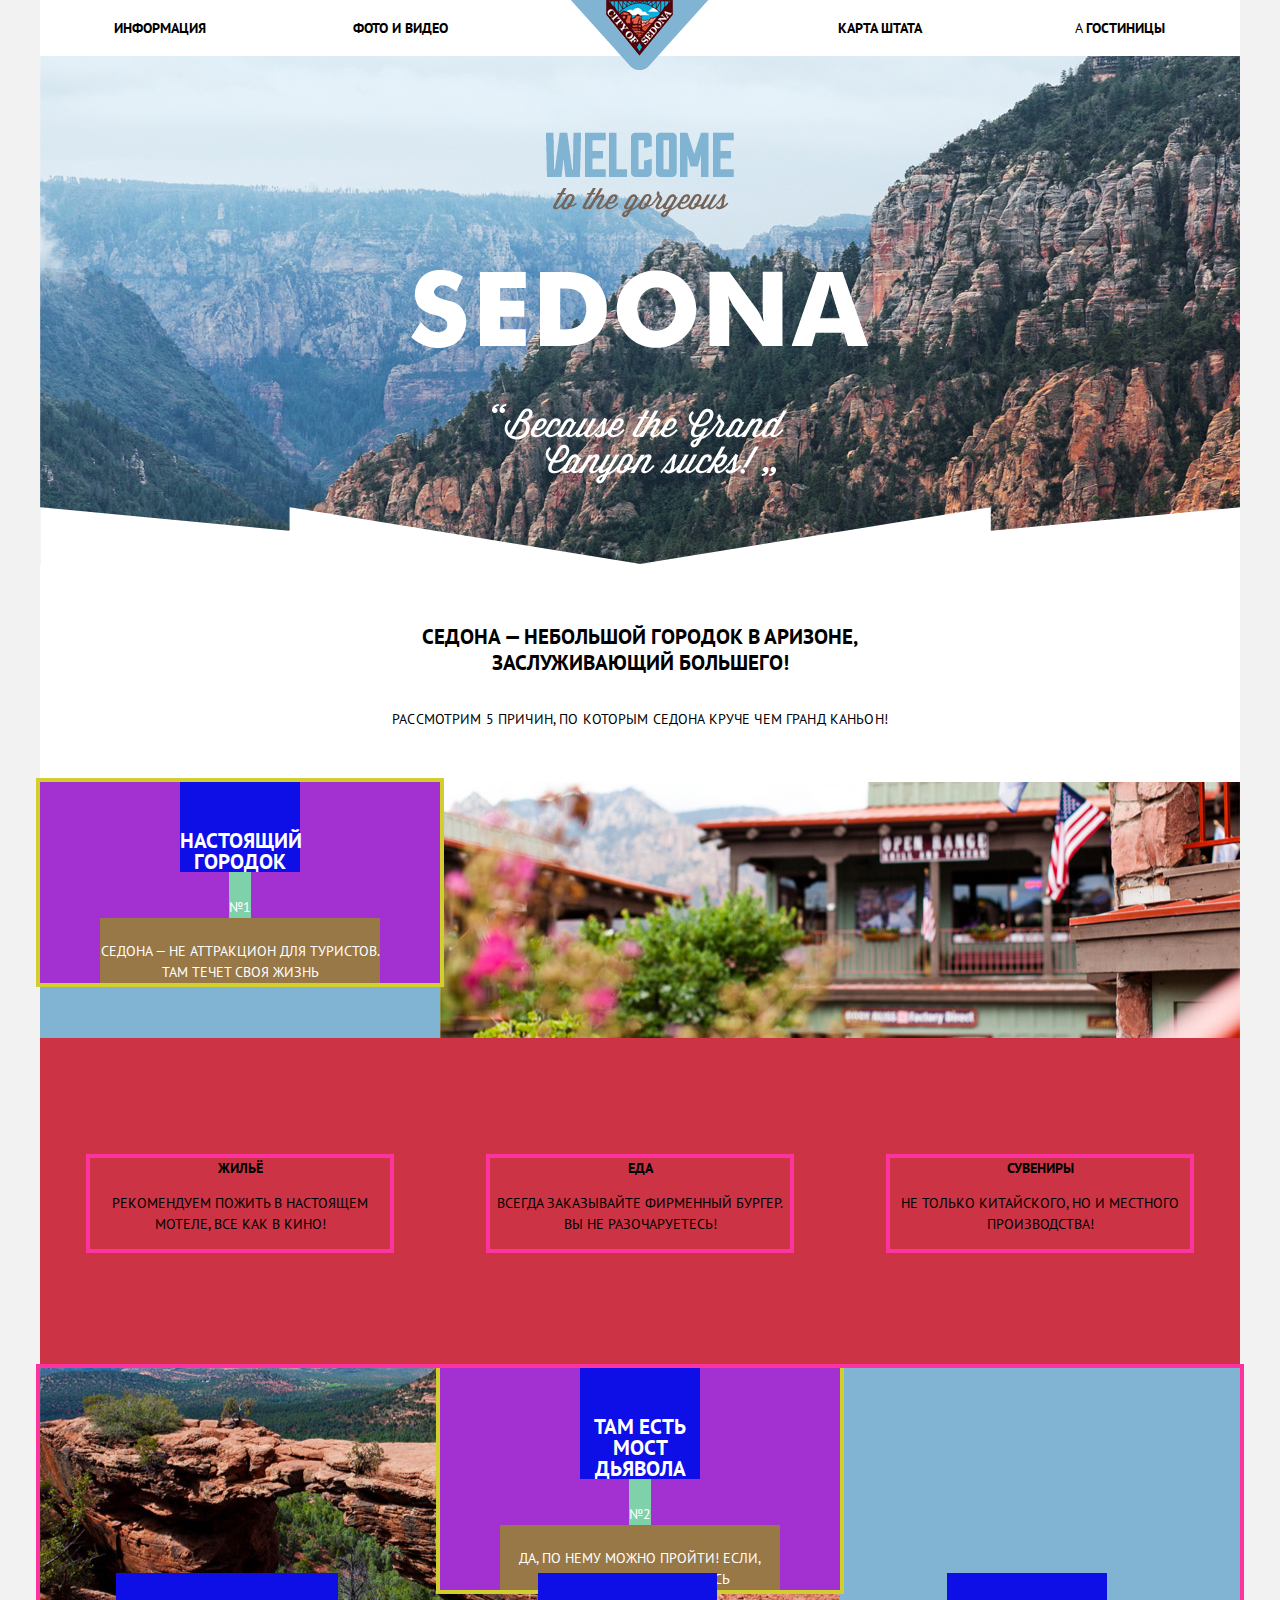
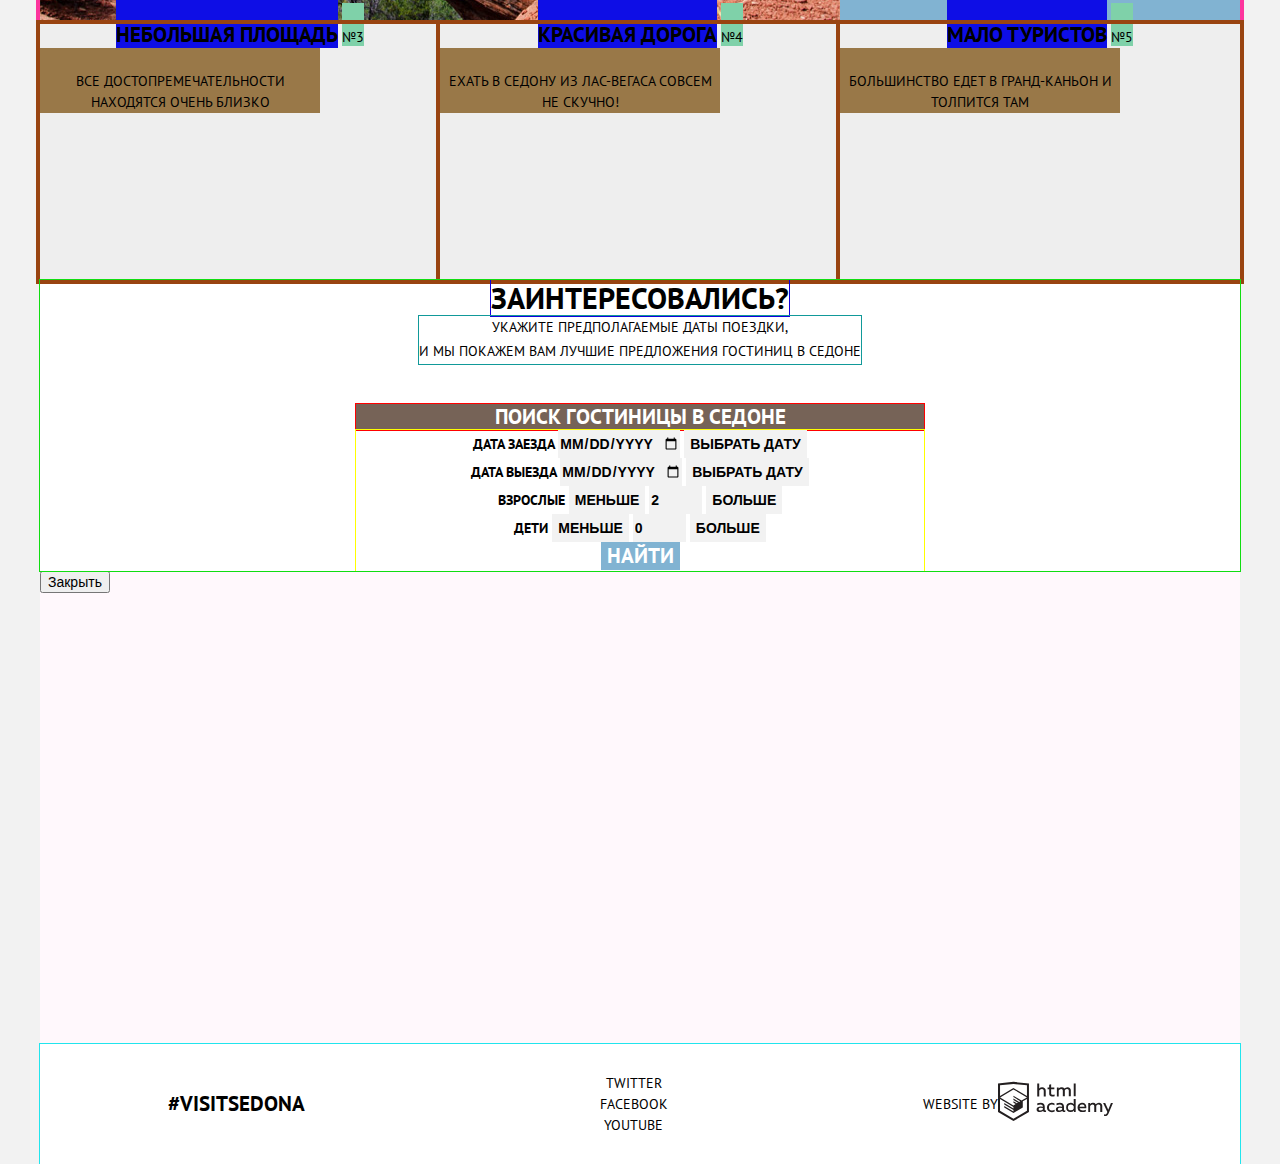
==== index.html @ 54bd5d66 "обёртка для текста мост дьявола не даётся сука" ====
<!DOCTYPE html>
<html lang="ru">
<head>
  <meta charset="utf-8">
  <title>HTML Academy: Седона</title>
  <link rel="stylesheet" href="css/normalize.css">
  <link rel="stylesheet" href="css/style.css">
  <!-- <link rel="stylesheet" href="css/outline.css"> -->
  <link href="https://fonts.googleapis.com/css?family=PT+Sans:400,400i,700,700i&amp;subset=cyrillic" rel="stylesheet">
</head>
<body class="hotels-page">    
  <header class="main-header container">
    <h1 class="visually-hidden">Welcome to the Gorgeous Sedona!</h1>
    <nav class="nav">
      <a class="nav-header-logo">
        <img src="img/index-logo.png" alt="Логотип City of Sedona" width="138" height="70">
      </a>
      <ul class="nav-list">
        <li>
          <a class="nav-link" href="#">Информация</a>
        </li>
        <li>
          <a class="nav-link" href="#">Фото и видео</a>
        </li>
        <li>
          <a class="nav-link" href="#">Карта штата</a>
        </li>
        <li>a
          <a class="nav-link" href="hotels.html">Гостиницы</a>
        </li>
      </ul>
    </nav>      
  </header>

  <main class="container">

    <section class="features">

      <h2 class="visually-hidden">Особенности Седоны</h2>

      <div class="features-descript-wrap">
        <p class="features-descript">Седона — небольшой городок в Аризоне, заслуживающий большего!</p>
        <p class="features-subtitle">Рассмотрим 5 причин, по которым Седона круче чем Гранд Каньон!</p>          
      </div>

      <ul class="features-list">

        <li class="features-item">
          <div class="features-text-wrap">
            <b class="features-title">Настоящий городок</b>
            <span class="features-number">№1</span>
            <p class="features-details">Седона — не аттракцион для туристов. Там течет своя жизнь</p>
          </div>
        </li>

        <li class="features-hints">
          <ul class="features-hints-list">
            <li class="features-hints-item">
              <b>Жильё</b>
              <p>Рекомендуем пожить в настоящем мотеле, все как в кино!</p>
            </li>
            <li class="features-hints-item">
              <b>Еда</b>
              <p>Всегда заказывайте фирменный бургер. Вы не разочаруетесь!</p>
            </li>
            <li class="features-hints-item">
              <b>Сувениры</b>
              <p>Не только китайского, но и местного производства!</p>
            </li>
          </ul>
        </li>

        <li class="features-item">
          <div class="features-text-wrap">
            <b class="features-title">Там есть<br>
            мост дьявола</b>
            <span class="features-number">№2</span>
            <p class="features-details">Да, по нему можно пройти! Если, конечно, вы осмелитесь</p>
          </div>
        </li>


        <li class="features-item">
          <b class="features-title">Небольшая площадь</b>
          <span class="features-number">№3</span>
          <p class="features-details">Все достопремечательности находятся очень близко</p>
        </li>
        <li class="features-item">
          <b class="features-title">Красивая дорога</b>
          <span class="features-number">№4</span>
          <p class="features-details">Ехать в Седону из Лас-Вегаса совсем не скучно!</p>
        </li>
        <li class="features-item">
          <b class="features-title">Мало туристов</b>
          <span class="features-number">№5</span>
          <p class="features-details">Большинство едет в Гранд-Каньон и толпится там</p>
        </li>
      </ul>
    </section>

    <section class="search">
      <h2 class="visually-hidden">Поиск гостиниц в Седоне</h2>
      <span class="search-title">Заинтересовались?</span>
      <p class="search-subtitle">Укажите предполагаемые даты поездки,<br>
      и мы покажем вам лучшие предложения гостиниц в Седоне</p>
      <a class="dropdown" href="#hotel-search-form">Поиск гостиницы в Седоне</a>

      <div class="search-form-wrap">


       <form class="search-form" action="#" method="post" id="hotel-search-form">

        <div>
         <label for="arrival">Дата заезда</label>
         <input class="search-data" type="date" name="arrival" id="arrival">
         <button class="search-select-btn" type="button">Выбрать дату</button>
       </div>

       <div>
         <label for="departure">Дата выезда</label>
         <input class="search-data" type="date" name="departure" id="departure">
         <button class="search-select-btn" type="button">Выбрать дату</button>
       </div>

       <div>
         <label for="grownup">Взрослые</label>
         <button class="search-select-btn" type="button">Меньше</button>
         <input class="search-data" type="number" min="1" max="10" name="grownup"   id="grownup" value="2">
         <button class="search-select-btn" type="button">Больше</button>
       </div>

       <div>
         <label for="child">Дети</label>
         <button class="search-select-btn" type="button">Меньше</button>
         <input class="search-data" type="number" min="1" max="10" name="child" id="child" value="0">
         <button class="search-select-btn" type="button">Больше</button>
       </div>

       <div>
         <button class="search-button" type="submit">Найти</button>
       </div>

     </form>
   </div>

 </section>

 <section class="modal modal-map">


  <h2 class="visually-hidden">Карта</h2>
  <button class="modal-close" type="button">Закрыть</button>

</section>

</main>


<footer class="main-footer container">

  <div class="footer-hashtag">
    <a href="#" class="hashtag">#visitsedona</a>
  </div>

  <div class="footer-social">
    <ul class="footer-social-list">
      <li><a class="social-btn social-btn-tw" href="https://twitter.com/">twitter</a></li>
      <li><a class="social-btn social-btn-fb" href="https://facebook.com/">facebook</a></li>
      <li><a class="social-btn social-btn-yt" href="https://www.youtube.com/">youtube</a></li>
    </ul>
  </div>

  <div class="footer-copyright">
    <span class="footer-copyright-text">Website by</span>
    <a href="https://htmlacademy.ru/intensive/htmlcss">
      <img src="img/logo-htmlacademy.svg" alt="Логотип HTML Academy" width="115" height="41">
    </a>
  </div>

</footer>
</body>
</html>
---- css/style.css ----
*,
*::before,
*::after {
	box-sizing: border-box;;
}

body {
	margin: 0;
	padding: 0;
	font-family: "PT Sans", Arial, sans-serif;
	font-size: 14px;
	line-height: 1.5;
	text-transform: uppercase;
	background-color: #f2f2f2;
}

a {
	text-decoration: none;
	color: inherit;
}

.container {
	width: 1200px;
	margin: 0 auto;
	/*box-shadow: */
	background-color: #fff;
}

.main-header {
	min-height: 564px;
	text-align: center;
	background: url(../img/index-main-header.png) no-repeat 0 100%;
}

.nav {
	position: relative;
	background-color: #fff;
}

.nav-header-logo {
	position: absolute;
	top: 0;
	right: 0;
	left: 0;
	width: 138px;
	height: 70px;
	margin: auto;
}

.nav-list {
	display: flex;
	align-items: center;
	min-height: 56px;
	margin: 0;
	padding: 0;
}

.nav-list li {
	width: 20%;
}

.nav-list li:nth-child(2) {
	margin-right: 10%;
}

.nav-list li:nth-child(3) {
	margin-left: 10%;
}

.nav-link {
	font-weight: bold;
	font-size: 14;
	line-height: 1.5;
}

.nav-link:hover {
	color: #81b3d2;
}

.nav-link:active {
	color: #cacaca;
}

.nav-link:focus {
	color: #766357;
}

.nav-link-current {
	color: #766357
}

.nav-list,
.features-list,
.features-hints-list,
.footer-social-list,
.filter-list,
.sorter-list,
.results-list {
	list-style: none;
}



.filter {
	background: #81b3d2 url(../img/hotels-background.jpg) no-repeat;
}

.filter-group {
	border: none;
}

.filter-title {
	font-weight: bold;
	font-size: 16px;
	line-height: 1.31;
	color: #fff;
}

.filter-name {
	font-size: 14px;
	line-height: 1.5;
	color: #fff;
}

.filter-btn {
	font-family: inherit;
	font-size: 14px;
	line-height: 1.5;
	text-transform: uppercase;
	color: #fff;
	background-color: transparent;
	border: 2px solid #fff;
}

.filter-btn:hover {
	color: #000;
	background-color: #fff;
}



.sorter-subtitle {
	font-weight: bold;
	font-size: 21px;
	line-height: 1.24;
}

.sorter-settings {
	font-size: 12px;
	line-height: 1.5;
}

.sorter-link {
	color: #cacaca;
	border-bottom: 1px dashed #81b3d2;
}


.sorter-link:hover {
	color: #81b3d2;
}

.sorter-link:active {
	color: #000;
	border-bottom: none;
}

.sorter-min-max-link {
	color: #cacaca;
}

.sorter-min-max-link:hover {
	color: #000;
}

.sorter-min-max-link:active {
	color: #81b3d2;
}

.sorter-link-current {
	color: #81b3d2;
	border-bottom: none;
}


.results-request {
	font-weight: bold;
	font-size: 21px;
	line-height: 1.24;
	color: #000;
}

.results-request:hover {
	color: #81b3d2;
}

.results-request:active {
	color: #cacaca;
}

.results-hotel-stars {
	color: #81b3d2;
}

.results-item b {
	font-weight: normal;
	font-size: 14px;
	line-height: 1.5;
}

.results-read-more,
.results-reserve {
	font-weight: bold;
	font-size: 14px;
	line-height: 1.5;
	color: #fff;
}

.results-read-more {
	background-color: #81b3d2;
}

.results-read-more:hover {
	background-color: #669ec0;
}

.results-read-more:active {
	color: #94b9d2;
	background-color: #5496bd;
}

.results-reserve {
	background-color: #766357;
}

.results-reserve:hover {
	background-color: #604e43;
}

.results-reserve:active {
	color: #928a85;

	background-color: #503e33;
}

.results-hotel-rating {
	background-color: #f2f2f2;
}



.visually-hidden {
	position: absolute;
	overflow: hidden;
	clip: rect(0 0 0 0);
	height: 1px;
	width: 1px;
	margin: -1px;
	padding: 0;
	border: 0;
}

.features-descript-wrap {
	width: 50%;
	margin: 0 auto;
	text-align: center;
}

.features-descript {
	font-weight: bold;
	font-size: 21px;
	line-height: 1.24;
	margin: 0;
	padding-top: 60px;
}

.features-subtitle {
	margin: 0;
	padding-top: 30px;
	padding-bottom: 50px;
	font-size: 14px;
	line-height: 1.86;
	letter-spacing: 0.01em;
}



.features-list {
	display: flex;
	flex-flow: row wrap;
	width: 100%;
	margin: 0;
	padding: 0;	
}

.features-item {

	text-align: center;
	width: 400px;
}


.features-item:nth-child(1) {
	width: 100%;
	min-height: 256px;
	background: url(../img/features-1.jpg) no-repeat right 55%;
	background-color: #81b3d2;
	color: #fff;
}

.features-item:nth-child(3) {
	width: 100%;
	min-height: 256px;
	background: url(../img/features-2.jpg) no-repeat left 55%;
	background-color: #81b3d2;
	color: #fff;
	outline: 4px solid #FD349D;
}

.features-item:nth-child(3) .features-text-wrap {
	margin-left: auto;
}

.features-item:nth-child(n+4) {
	min-height: 256px;
	color: #000;
	background: #eee;
	outline: 4px solid #941;
}



.features-text-wrap {
	outline: 4px solid #D0CF2E;
	background-color: #A331D2;
	
	display: flex;
	flex-flow: column nowrap;
	align-items: center;
	width: 400px;
	margin: 0px;
	margin-right: auto;
}

.features-title {
	background-color: #0E0EE6;
	width: 120px;
	padding-top: 48px;
	font-weight: bold;
	font-size: 21px;
	line-height: 1;
}

.features-number {
	background-color: #7FD1A9;
	padding-top: 25px;
}

.features-details {
	background-color: #997848;
	width: 280px;
	margin: 0;
	padding-top: 23px;
}

.features-hints {
	background-color: #C34;
	width: 100%;
}

.features-hints-list {
	display: flex;
	flex-flow: row nowrap;
	align-items: center;
	justify-content: space-around;
	min-height: 330px;
	margin: 0;
	padding: 0;
}

.features-hints-item {
	display: flex;
	flex-direction: column;
	align-items: center;
	width: 300px;
	text-align: center;
	outline: 4px solid #FD349D;
}



.search {
	display: flex;
	flex-flow: column nowrap;
	justify-content: space-around;
	align-items: center;
	height: 291px;
	text-align: center;
	outline: 1px solid #1d1;
}

.search-title {
	font-weight: bold;
	font-size: 30px;
	line-height: 1.2;	
	outline: 1px solid #10d;
}

.search-subtitle {
	margin: 0;
	font-size: 14px;
	line-height: 1.71;	
	outline: 1px solid #199;
}

.dropdown {
	width: 568px;
	margin-top: auto; 
	font-size: 21px;
	line-height: 1.24;
	font-weight: bold;
	color: #fff;
	background-color: #766357;

	outline: 1px solid #ff0000;
}

.dropdown:hover {
	background-color: #604e43;
}

.dropdown:active {
	color: #928a85;
	background-color: #503e33;
}

.search-form-wrap {
	width: 568px;
	margin: 0;
	outline: 1px solid #ff0;
}

.search-form-wrap,
.search-data,
.search-select-btn {
	font-weight: bold;
	font-size: 14px;
	line-height: 1.86;
	text-transform: uppercase;
	border: none;
}

.search-data {
	background-color: #f2f2f2;
}

.search-data:hover {
	background-color: #ebebeb;
}

.search-data:focus {
	background-color: #fff;
	border: 2px solid #e5e5e5;
}

.search-button,
.footer-hashtag {
	font-family: inherit;
	font-weight: bold;
	font-size: 21px;
	line-height: 1.24;
	text-transform: uppercase;
	color: #fff;
	border: none;
}

.search-select-btn {
	background-color: #f2f2f2;
}

.search-select-btn:hover {
	background-color: #000;
}

.search-select-btn:active {
	background-color: #81b3d2;
}

.search-button {
	background-color: #81b3d2;
}

.search-button:hover {
	background-color: #669ec0;
}

.search-button:active {
	color: #94b9d2;

	background-color: #5496bd;
}

.modal-map {
	height: 473px;
	background-color: #fde3;
}

.main-footer {
	display: flex;
	justify-content: space-around;
	align-items: center;
	height: 120px;
	outline: 1px solid #21E5ED;

}

.footer-hashtag,
.footer-social,
.footer-copyright {
	color: #000;
	text-align: center;
}


.footer-copyright {
	display: flex;
	align-items: center;
}

.footer-copyright-text {
	font-size: 14px;
	line-height: 1.86;
}
---- css/outline.css ----
/*======================================
 Системное оформление - не изменять
=======================================*/

body {
  padding: 3px;
}

body > *,
body > * > *,
body > * > * > *,
body > * > * > * > *,
body > * > * > * > * > * {
  position: relative;
}

body > *::before,
body > * > *::before,
body > * > * > *::before,
body > * > * > * > *::before,
body > * > * > * > * > *::before {
  content: "";
  position: absolute;

  height: 24px;
  padding: 2px 5px;

  1font-weight: bold;
  font-size: 16px;
  line-height: 1.5;
  text-transform: lowercase;
  font-family: "Consolas", monotype;
  white-space: nowrap;
}

body > *::before {
  top: -3px;
  left: -3px;
}

body > * > *::before {
  top: -3px;
  left: -3px;
}

body > * > * > *::before {
  top: 0;
  left: 0;
}

body > * > * > * > *::before {
  top: 0;
  left: 0;
}

body > * > * > * > * > *::before {
  top: 0;
  left: 0;
}

body > * {
  background: rgba(0, 128, 0, 0.2);
  box-shadow: 0 0 0 3px green;
}

body > *::before {
  color: white;

  background: green;
}

body > * > * {
  background: rgba(255, 45, 82, 0.2);
  box-shadow: 0 0 0 3px rgb(255, 45, 82);
}

body > * > *::before {
  color: white;

  background: rgb(255, 45, 82);
}

body > * > * > * {
  background: rgba(234, 255, 45, 0.2);
  box-shadow: inset 0 0 0 2px rgb(234, 255, 45);
}

body > * > * > *::before {
  color: black;

  background: rgb(234, 255, 45);
}

body > * > * > * > * {
  background: rgba(0, 0, 255, 0.2);
  box-shadow: inset 0 0 0 2px blue;
}

body > * > * > * > *::before {
  color: white;

  background: blue;
}

body > * > * > * > * > * {
  background: rgba(128, 0, 128, 0.2);
  box-shadow: inset 0 0 0 2px purple;
}

body > * > * > * > * > *::before {
  color: white;

  background: purple;
}

.main-header::before {
  content: ".main-header";
  top: auto;
  bottom: 0;
}

.container::before {
  content: ".container";
}

main.container::before {
  content: ".container";
  top: -28px;
}

.main-header .container::before {
  top: auto;
  bottom: -28px;
}

.main-navigation::before {
  content: ".main-navigation";
  top: auto;
  left: auto;
  bottom: 0;
  right: 0;
}

.main-navigation-wrapper::before {
  content: ".main-navigation-wrapper";
}

.site-navigation::before {
  content: ".site-navigation";
}

.user-navigation::before {
  content: ".user-navigation";
}

.main-header-logo::before {
  content: ".main-header-logo";
}

.features::before {
  content: ".features";
}

.features-list::before {
  content: ".features-list";
}

.feature-item::before {
  content: ".feature-item";
  top: auto;
  bottom: 0;
}

.index-columns::before {
  content: ".index-columns";
}

.news::before {
  content: ".news";
}

.gallery::before {
  content: ".gallery";
}

.contacts::before {
  content: ".contacts";
}

.appointment::before {
  content: ".appointment";
}

.main-footer::before {
  content: ".main-footer";
}

.main-footer .container::before {
  top: -28px;
}

.footer-contacts::before {
  content: ".footer-contacts";
}

.footer-social::before {
  content: ".footer-social";
}

.footer-copyright::before {
  content: ".footer-copyright";
}

.breadcrumbs::before {
  content: ".breadcrumbs";
}

.page-title::before {
  content: ".page-title";
}

.catalog-columns::before {
  content: ".catalog-columns";
  top: -28px;
}

.filters::before {
  content: ".filters";
}

.catalog::before {
  content: '.catalog';
}

.catalog-list::before {
  content: ".catalog-list";
}

.catalog-item::before {
  content: ".catalog-item";
  top: auto;
  bottom: 0;
}

.pagination-list::before {
  content: ".pagination-list";
}

.product-photos::before {
  content: ".product-photos";
}

.product-info::before {
  content: ".product-info";
}
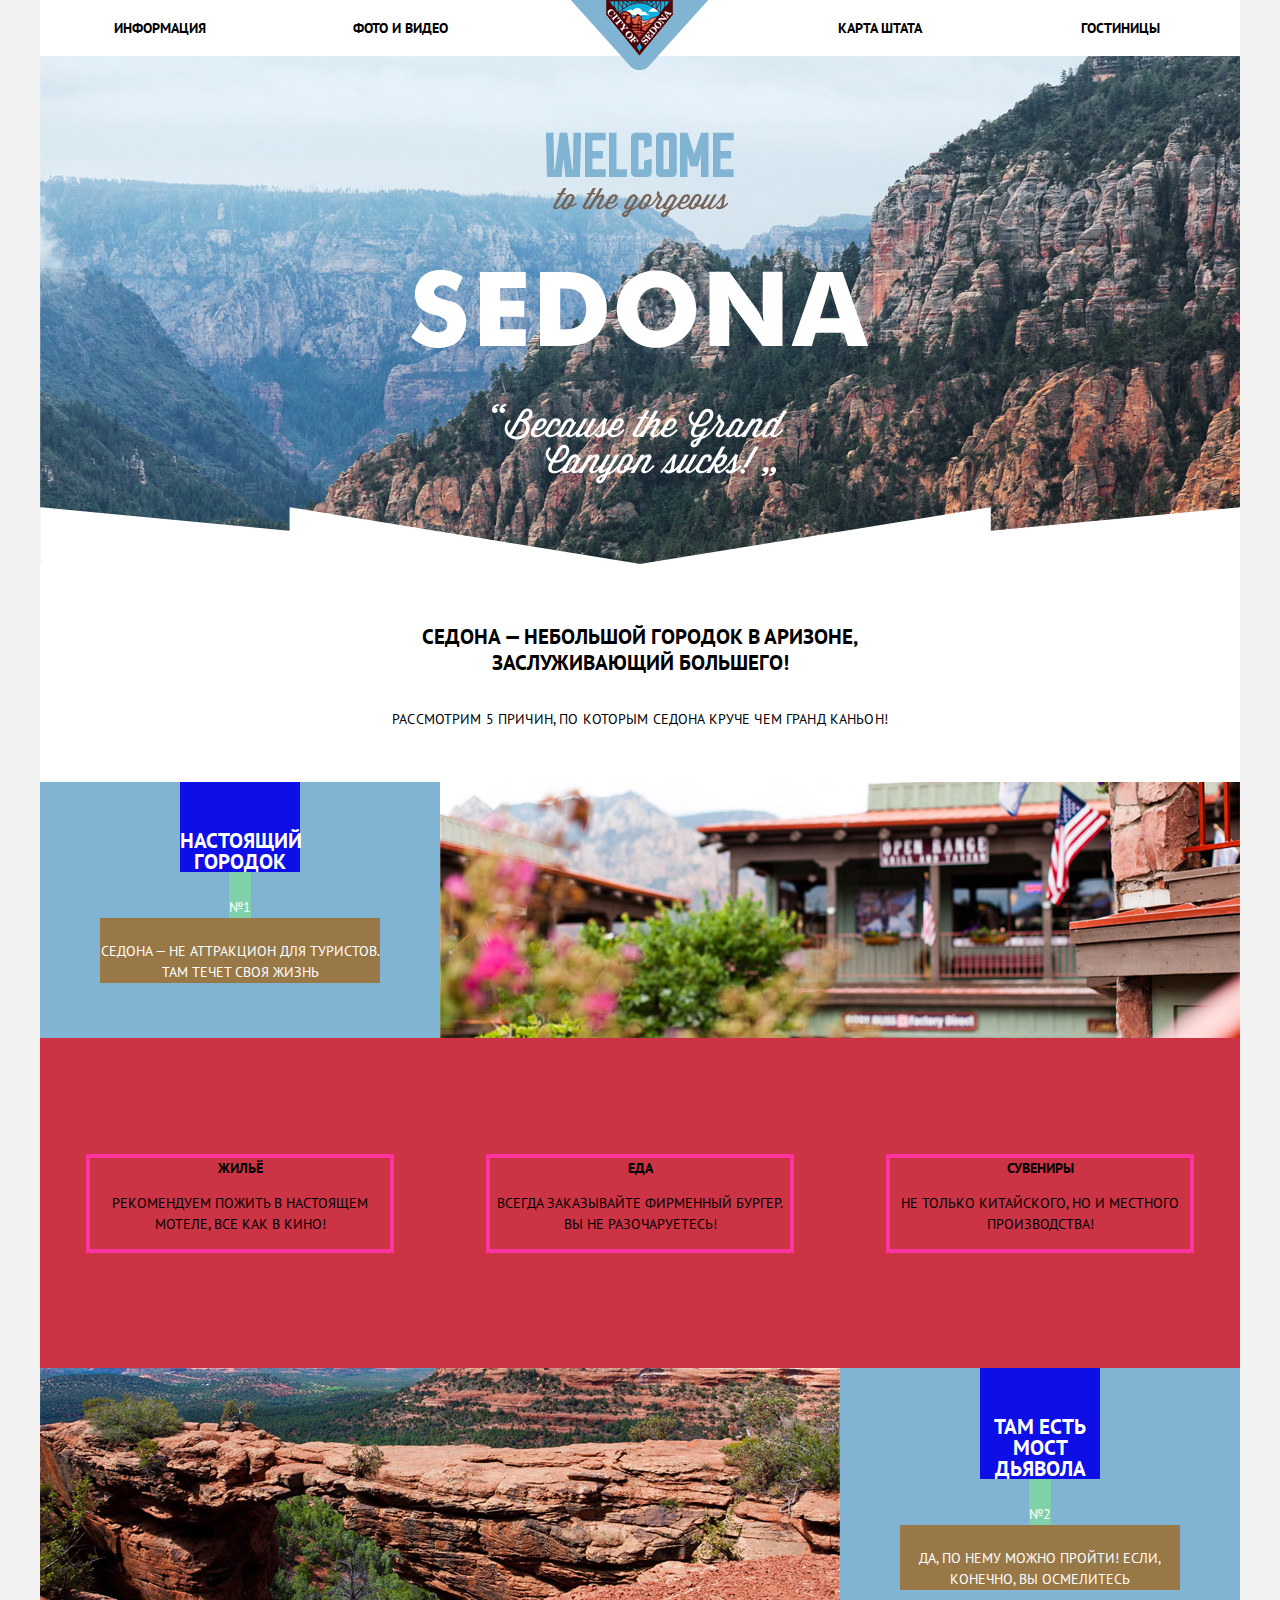
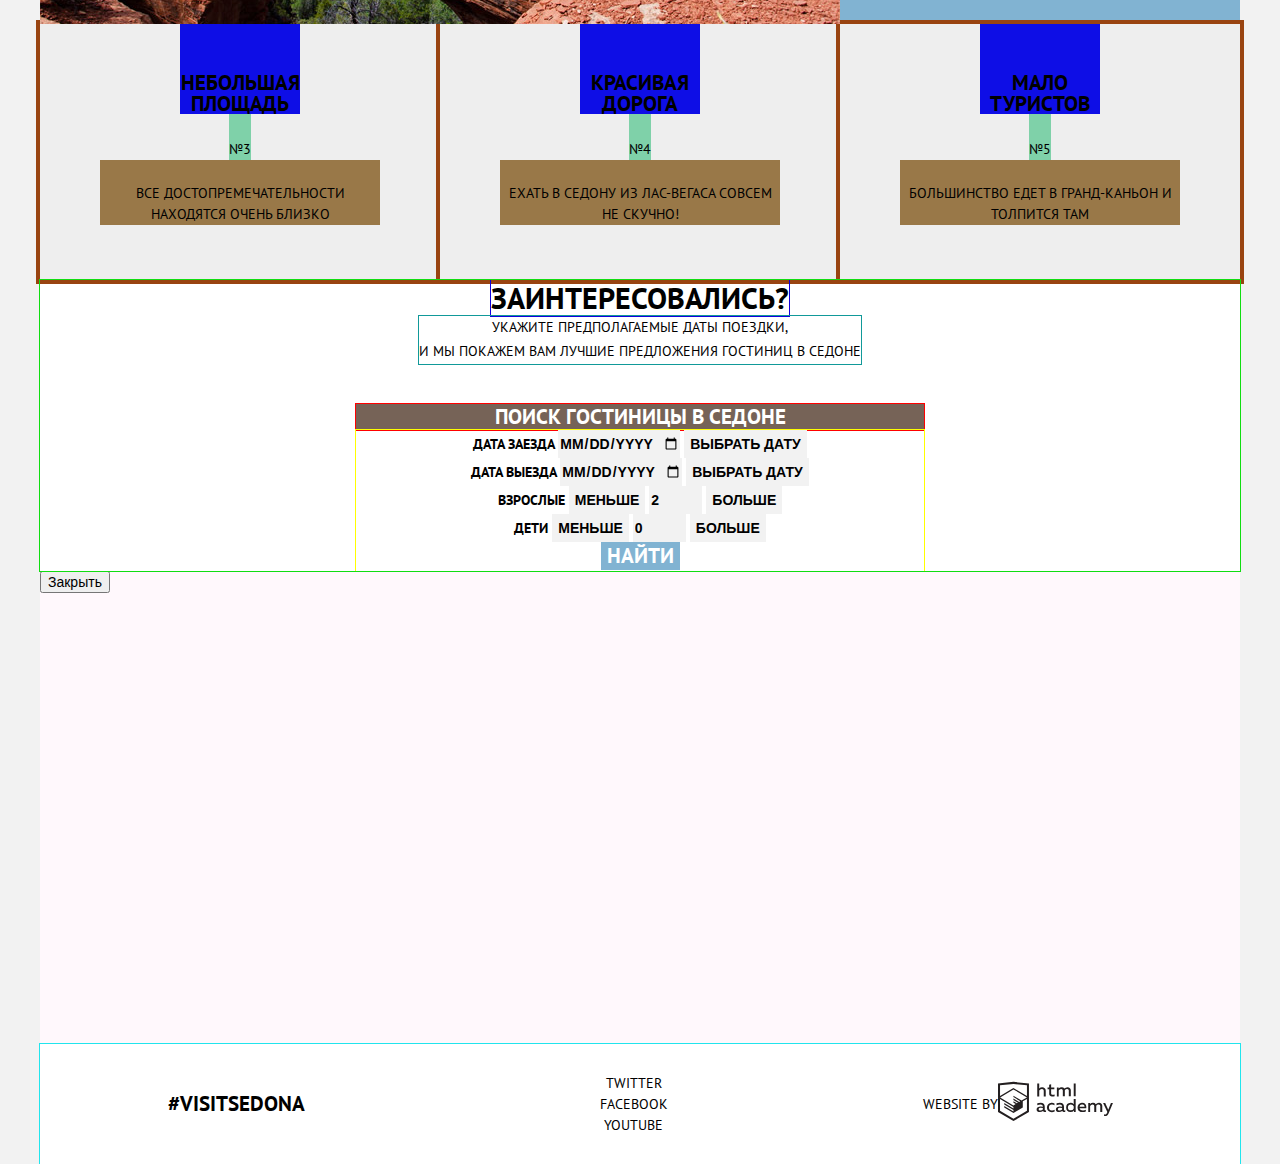
==== commit 4fd7dc1b: "обёртка для текста №2 ебёт мозг" ====
--- a/index.html
+++ b/index.html
@@ -10,7 +10,6 @@
 </head>
 <body class="hotels-page">    
   <header class="main-header container">
-    <h1 class="visually-hidden">Welcome to the Gorgeous Sedona!</h1>
     <nav class="nav">
       <a class="nav-header-logo">
         <img src="img/index-logo.png" alt="Логотип City of Sedona" width="138" height="70">
@@ -25,19 +24,16 @@
         <li>
           <a class="nav-link" href="#">Карта штата</a>
         </li>
-        <li>a
+        <li>
           <a class="nav-link" href="hotels.html">Гостиницы</a>
         </li>
       </ul>
     </nav>      
   </header>
-
   <main class="container">
-
+    <h1 class="visually-hidden">Welcome to the Gorgeous Sedona!</h1>
     <section class="features">
-
       <h2 class="visually-hidden">Особенности Седоны</h2>
-
       <div class="features-descript-wrap">
         <p class="features-descript">Седона — небольшой городок в Аризоне, заслуживающий большего!</p>
         <p class="features-subtitle">Рассмотрим 5 причин, по которым Седона круче чем Гранд Каньон!</p>          
@@ -45,11 +41,14 @@
 
       <ul class="features-list">
 
-        <li class="features-item">
-          <div class="features-text-wrap">
+        <li class="features-item features-item-full-width">
+          <div class="features-text-wrap features-text-bg">
             <b class="features-title">Настоящий городок</b>
             <span class="features-number">№1</span>
             <p class="features-details">Седона — не аттракцион для туристов. Там течет своя жизнь</p>
+          </div>
+          <div class="features-pic-wrap">
+            <img class="features-pic" src="img/features-1.jpg" alt="Фотография городка" width="800" height="401">
           </div>
         </li>
 
@@ -70,8 +69,11 @@
           </ul>
         </li>
 
-        <li class="features-item">
-          <div class="features-text-wrap">
+        <li class="features-item features-item-full-width">
+          <div class="features-pic-wrap">
+            <img class="features-pic" src="img/features-2.jpg" alt="Фотография Ворот дьявола" width="800" height="400">
+          </div>
+          <div class="features-text-wrap features-text-bg">
             <b class="features-title">Там есть<br>
             мост дьявола</b>
             <span class="features-number">№2</span>
@@ -80,17 +82,17 @@
         </li>
 
 
-        <li class="features-item">
+        <li class="features-item features-text-wrap">
           <b class="features-title">Небольшая площадь</b>
           <span class="features-number">№3</span>
           <p class="features-details">Все достопремечательности находятся очень близко</p>
         </li>
-        <li class="features-item">
+        <li class="features-item features-text-wrap">
           <b class="features-title">Красивая дорога</b>
           <span class="features-number">№4</span>
           <p class="features-details">Ехать в Седону из Лас-Вегаса совсем не скучно!</p>
         </li>
-        <li class="features-item">
+        <li class="features-item features-text-wrap">
           <b class="features-title">Мало туристов</b>
           <span class="features-number">№5</span>
           <p class="features-details">Большинство едет в Гранд-Каньон и толпится там</p>
--- a/css/style.css
+++ b/css/style.css
@@ -294,35 +294,36 @@
 }
 
 .features-item {
-
+	/*background-color: #F9AB45;*/
+	display: flex;
 	text-align: center;
-	width: 400px;
-}
-
-
-.features-item:nth-child(1) {
+	min-height: 256px;
+}
+
+.features-item-full-width {
+	/*outline: 8px solid #4CFD34;*/
 	width: 100%;
-	min-height: 256px;
-	background: url(../img/features-1.jpg) no-repeat right 55%;
-	background-color: #81b3d2;
-	color: #fff;
-}
-
-.features-item:nth-child(3) {
-	width: 100%;
-	min-height: 256px;
-	background: url(../img/features-2.jpg) no-repeat left 55%;
-	background-color: #81b3d2;
-	color: #fff;
-	outline: 4px solid #FD349D;
-}
-
-.features-item:nth-child(3) .features-text-wrap {
-	margin-left: auto;
-}
+}
+
+
+
+.features-pic-wrap {
+  position: relative;
+  overflow: hidden;
+  width: 800px;
+}
+
+.features-pic {
+	position: absolute;
+  top: -8px; right: 0; bottom: 0; left: 0;
+  margin: auto;
+}
+
+
+
 
 .features-item:nth-child(n+4) {
-	min-height: 256px;
+	/*min-height: 256px;*/
 	color: #000;
 	background: #eee;
 	outline: 4px solid #941;
@@ -330,16 +331,21 @@
 
 
 
+
 .features-text-wrap {
-	outline: 4px solid #D0CF2E;
-	background-color: #A331D2;
+	/*background-color: #81B3D2;*/
 	
 	display: flex;
 	flex-flow: column nowrap;
 	align-items: center;
 	width: 400px;
 	margin: 0px;
-	margin-right: auto;
+	margin-right: auto;	
+}
+
+.features-text-bg {
+	color: #fff;
+	background-color: #81B3D2;
 }
 
 .features-title {
@@ -360,6 +366,7 @@
 	background-color: #997848;
 	width: 280px;
 	margin: 0;
+	/*margin-bottom: 60px;*/
 	padding-top: 23px;
 }
 
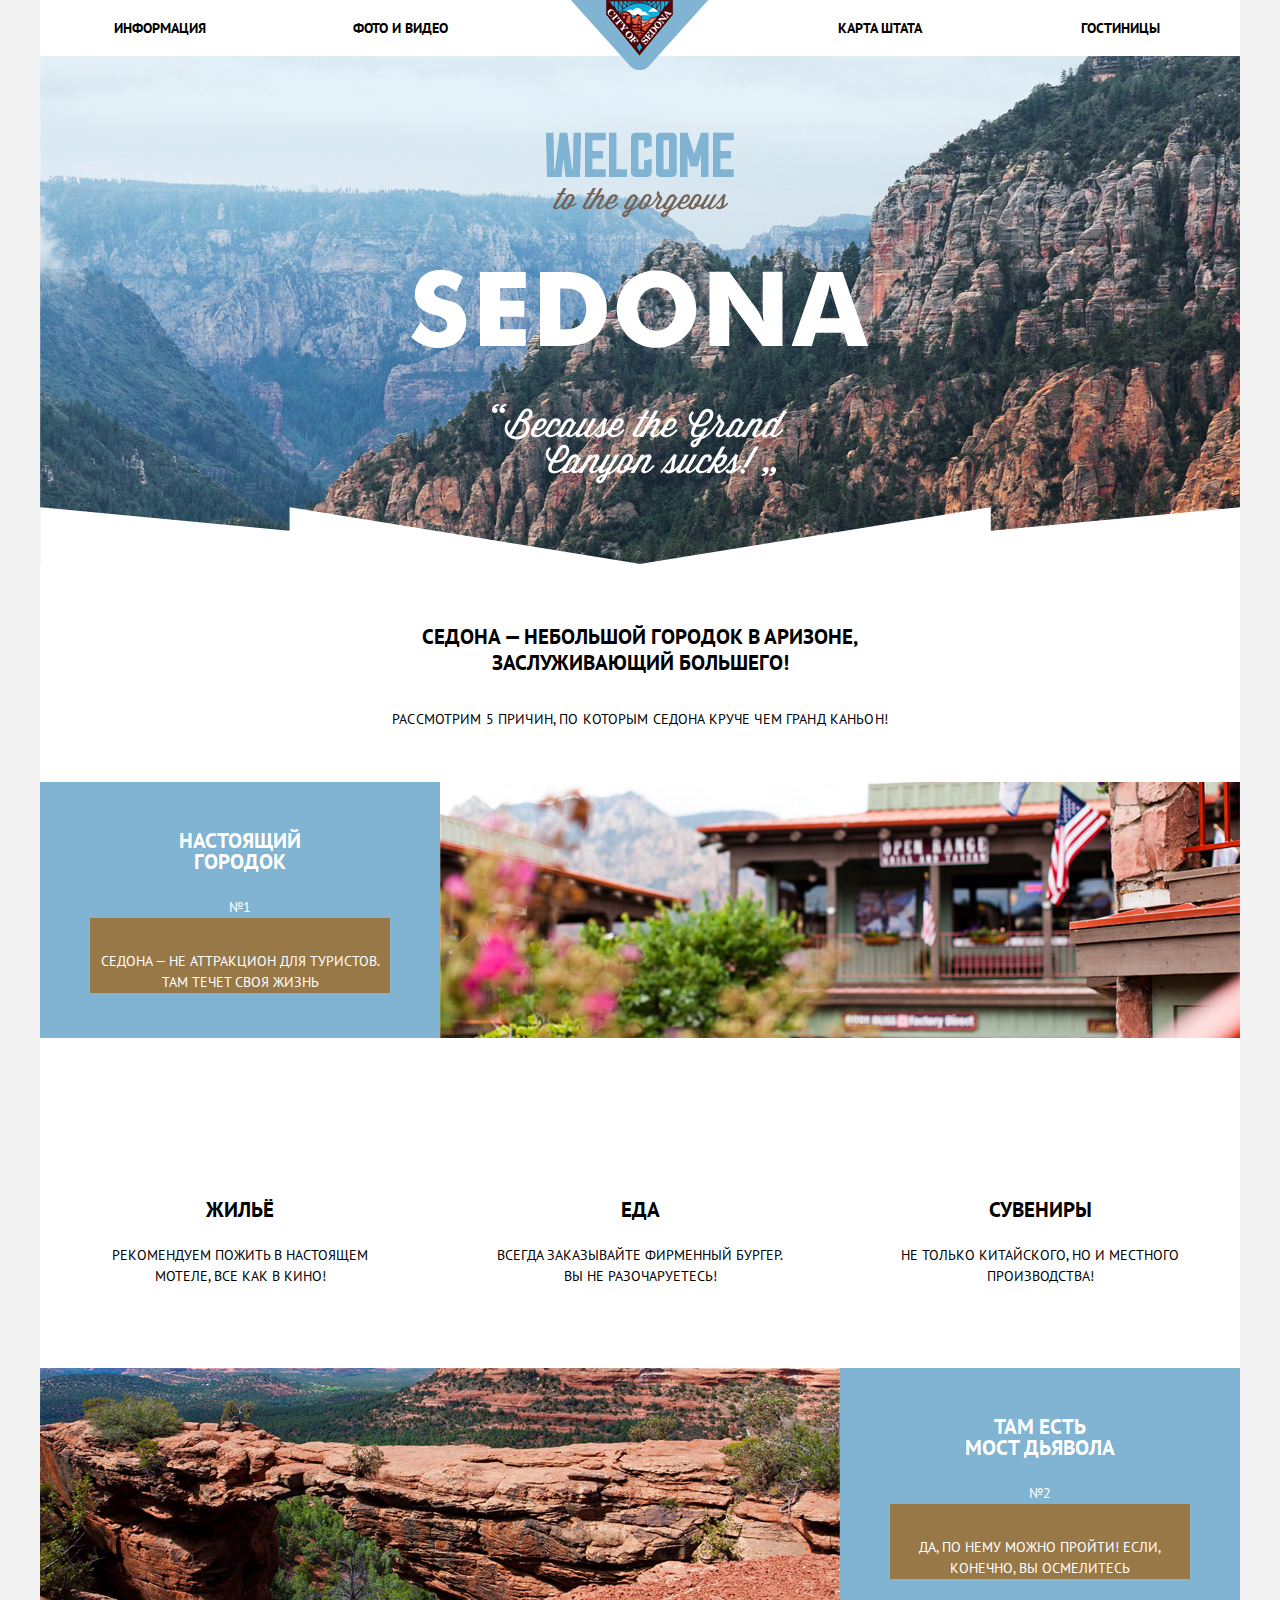
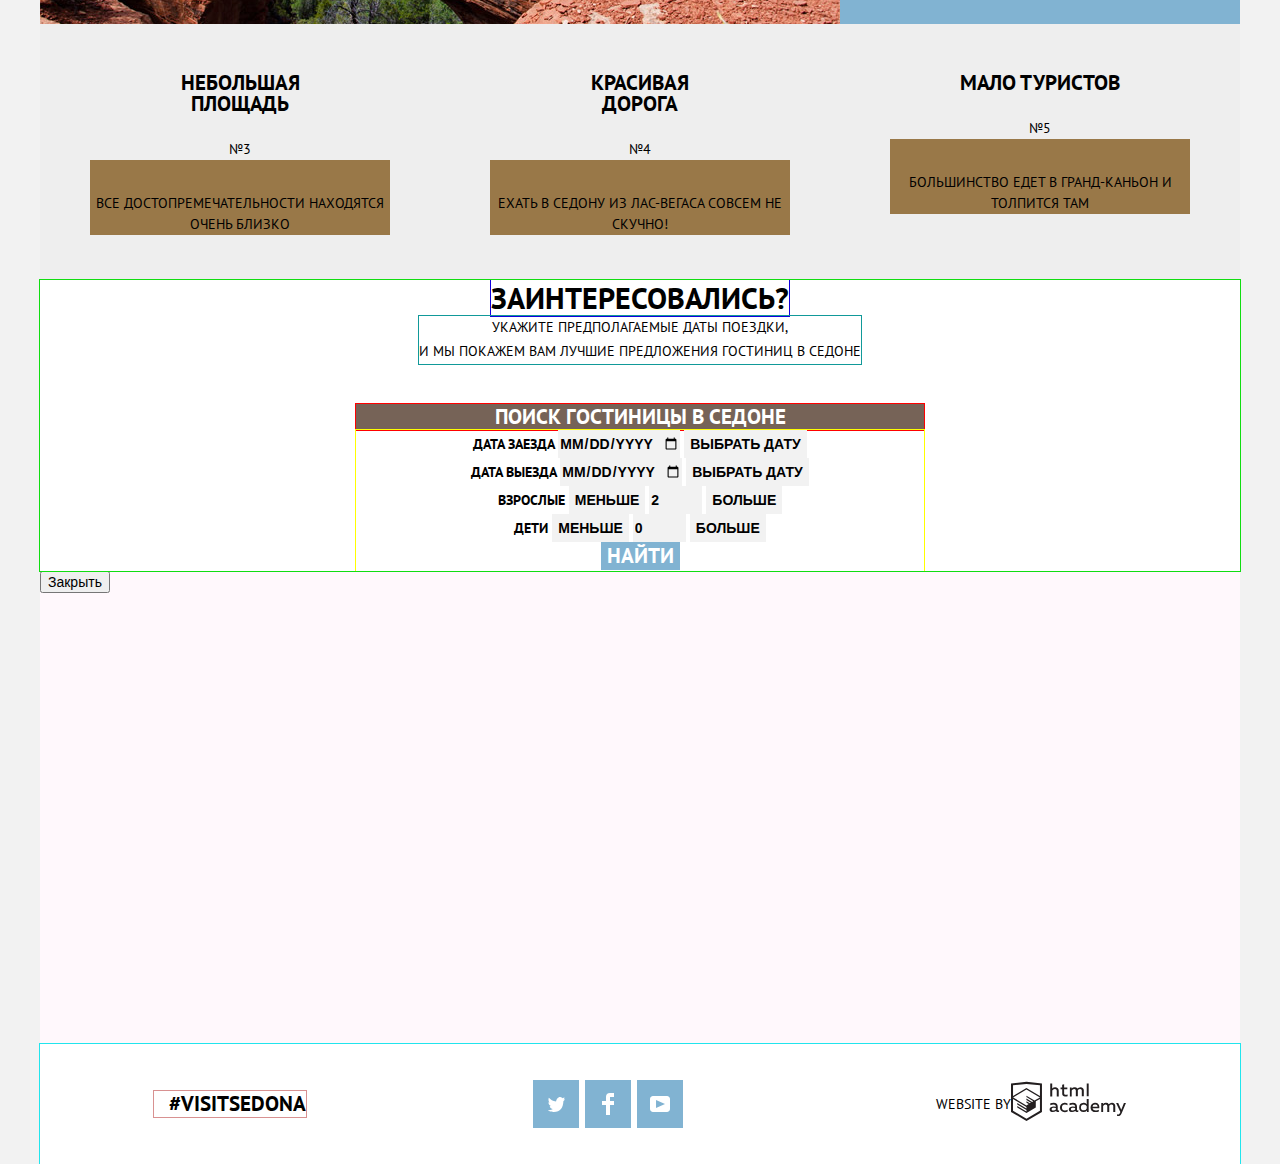
==== commit b348f694: "футер-позиционирование" ====
--- a/index.html
+++ b/index.html
@@ -52,22 +52,31 @@
           </div>
         </li>
 
+
+
         <li class="features-hints">
-          <ul class="features-hints-list">
-            <li class="features-hints-item">
-              <b>Жильё</b>
-              <p>Рекомендуем пожить в настоящем мотеле, все как в кино!</p>
+
+          <ul class="hints-list">
+
+            <li class="features-text-wrap">
+              <b class="hints-title">Жильё</b>
+              <p class="hints-details">Рекомендуем пожить в настоящем мотеле, все как в кино!</p>
             </li>
-            <li class="features-hints-item">
-              <b>Еда</b>
-              <p>Всегда заказывайте фирменный бургер. Вы не разочаруетесь!</p>
+
+            <li class="features-text-wrap">
+              <b class="hints-title">Еда</b>
+              <p class="hints-details">Всегда заказывайте фирменный бургер. Вы не разочаруетесь!</p>
             </li>
-            <li class="features-hints-item">
-              <b>Сувениры</b>
-              <p>Не только китайского, но и местного производства!</p>
+
+            <li class="features-text-wrap">
+              <b class="hints-title">Сувениры</b>
+              <p class="hints-details">Не только китайского, но и местного производства!</p>
             </li>
           </ul>
-        </li>
+
+        </li>
+
+
 
         <li class="features-item features-item-full-width">
           <div class="features-pic-wrap">
@@ -166,9 +175,22 @@
 
   <div class="footer-social">
     <ul class="footer-social-list">
-      <li><a class="social-btn social-btn-tw" href="https://twitter.com/">twitter</a></li>
-      <li><a class="social-btn social-btn-fb" href="https://facebook.com/">facebook</a></li>
-      <li><a class="social-btn social-btn-yt" href="https://www.youtube.com/">youtube</a></li>
+      <li>
+        <a class="social-btn social-btn-tw" href="https://twitter.com/"><span class="visually-hidden">twitter</span>
+          <svg xmlns="http://www.w3.org/2000/svg" xmlns:xlink="http://www.w3.org/1999/xlink" width="17" height="15" viewBox="0 0 17 15"><path fill="#FFF" d="M10.95.144c1.685-.496 2.984.27 3.577 1.179.673-.231 1.331-.481 2.011-.708a2.345 2.345 0 0 1-.857 1.768c.685.17 1.304-.491 1.304-.491-.169 1-1.006 1.788-1.563 2.024-.231 6.75-3.175 11.217-10.077 11.082h-.446c-.41 0-4.164-.46-4.898-1.887 2.271.196 3.893-.422 4.693-1.177-.96-.3-2.679-.477-2.979-2.95.349.106.564.228 1.19.119C1.705 8.247.374 7.53.448 5.33c.285.328 1.067.536 1.34.472C1.085 5.561-.182 2.442.894.85c1.818 1.854 3.735 3.606 7.152 3.773C8.254 2.33 9.183.793 10.95.144z"/></svg>
+        </a>
+      </li>
+      <li>
+        <a class="social-btn social-btn-fb" href="https://facebook.com/"><span class="visually-hidden">facebook</span>
+          <svg class="icon-svg" xmlns="http://www.w3.org/2000/svg" width="12" height="22" viewBox="0 0 12 22"><path fill="#fff" d="M12 4V0H8a4 4 0 0 0-4 4v4H0v4h4v10h4V12h4V8H8V4h4z"/></svg>
+        </a>
+
+      </li>
+      <li>
+        <a class="social-btn social-btn-yt" href="https://www.youtube.com/"><span class="visually-hidden">youtube</span>
+          <svg xmlns="http://www.w3.org/2000/svg" xmlns:xlink="http://www.w3.org/1999/xlink" width="20" height="16" viewBox="0 0 20 16"><path fill="#FFF" d="M17 0H3C1.35 0 0 1.35 0 3v10c0 1.65 1.35 3 3 3h14c1.65 0 3-1.35 3-3V3c0-1.65-1.35-3-3-3zM6.027 11.998V4.002L15.014 8l-8.987 3.998z"/></svg>
+        </a>
+      </li>
     </ul>
   </div>
 
--- a/css/style.css
+++ b/css/style.css
@@ -294,17 +294,20 @@
 }
 
 .features-item {
-	/*background-color: #F9AB45;*/
 	display: flex;
 	text-align: center;
 	min-height: 256px;
 }
 
 .features-item-full-width {
-	/*outline: 8px solid #4CFD34;*/
 	width: 100%;
 }
 
+.features-item:nth-child(n+4) {
+	/*min-height: 256px;*/
+	color: #000;
+	background: #eee;
+}
 
 
 .features-pic-wrap {
@@ -322,25 +325,14 @@
 
 
 
-.features-item:nth-child(n+4) {
-	/*min-height: 256px;*/
-	color: #000;
-	background: #eee;
-	outline: 4px solid #941;
-}
-
-
-
-
-.features-text-wrap {
-	/*background-color: #81B3D2;*/
-	
+.features-text-wrap {	
 	display: flex;
 	flex-flow: column nowrap;
 	align-items: center;
 	width: 400px;
 	margin: 0px;
-	margin-right: auto;	
+	margin-right: auto;
+	padding: 0 50px;
 }
 
 .features-text-bg {
@@ -349,51 +341,47 @@
 }
 
 .features-title {
-	background-color: #0E0EE6;
-	width: 120px;
 	padding-top: 48px;
+	padding-right: 70px;
+	padding-left: 70px;
 	font-weight: bold;
 	font-size: 21px;
 	line-height: 1;
 }
 
 .features-number {
-	background-color: #7FD1A9;
 	padding-top: 25px;
 }
 
 .features-details {
 	background-color: #997848;
-	width: 280px;
-	margin: 0;
-	/*margin-bottom: 60px;*/
-	padding-top: 23px;
+	margin: 0;
+	padding-top: 33px; /* отнять 10px */
 }
 
 .features-hints {
-	background-color: #C34;
 	width: 100%;
-}
-
-.features-hints-list {
+	min-height: 330px;
+}
+
+.hints-list {
+	text-align: center;
 	display: flex;
 	flex-flow: row nowrap;
-	align-items: center;
-	justify-content: space-around;
-	min-height: 330px;
 	margin: 0;
 	padding: 0;
 }
 
-.features-hints-item {
-	display: flex;
-	flex-direction: column;
-	align-items: center;
-	width: 300px;
-	text-align: center;
-	outline: 4px solid #FD349D;
-}
-
+.hints-title {
+	padding-top: 161px;
+	font-weight: bold;
+	font-size: 21px;
+	line-height: 1;
+}
+
+.hints-details {
+	padding-top: 11px;
+}
 
 
 .search {
@@ -537,4 +525,30 @@
 .footer-copyright-text {
 	font-size: 14px;
 	line-height: 1.86;
+}
+
+
+.footer-hashtag {
+	outline: 1px solid #D89191;
+	/*margin-right: 25px;*/
+	padding-left: 15px;
+}
+
+.footer-social-list {
+	display: flex;
+	justify-content: space-between;
+	width: 150px;
+	margin: 0;
+	margin-right: 25px;
+  padding: 0;
+
+}
+
+.social-btn {
+	display: flex;
+	justify-content: center;
+	align-items: center;
+	width: 46px;
+	height: 48px;
+	background-color: #81B3D2;
 }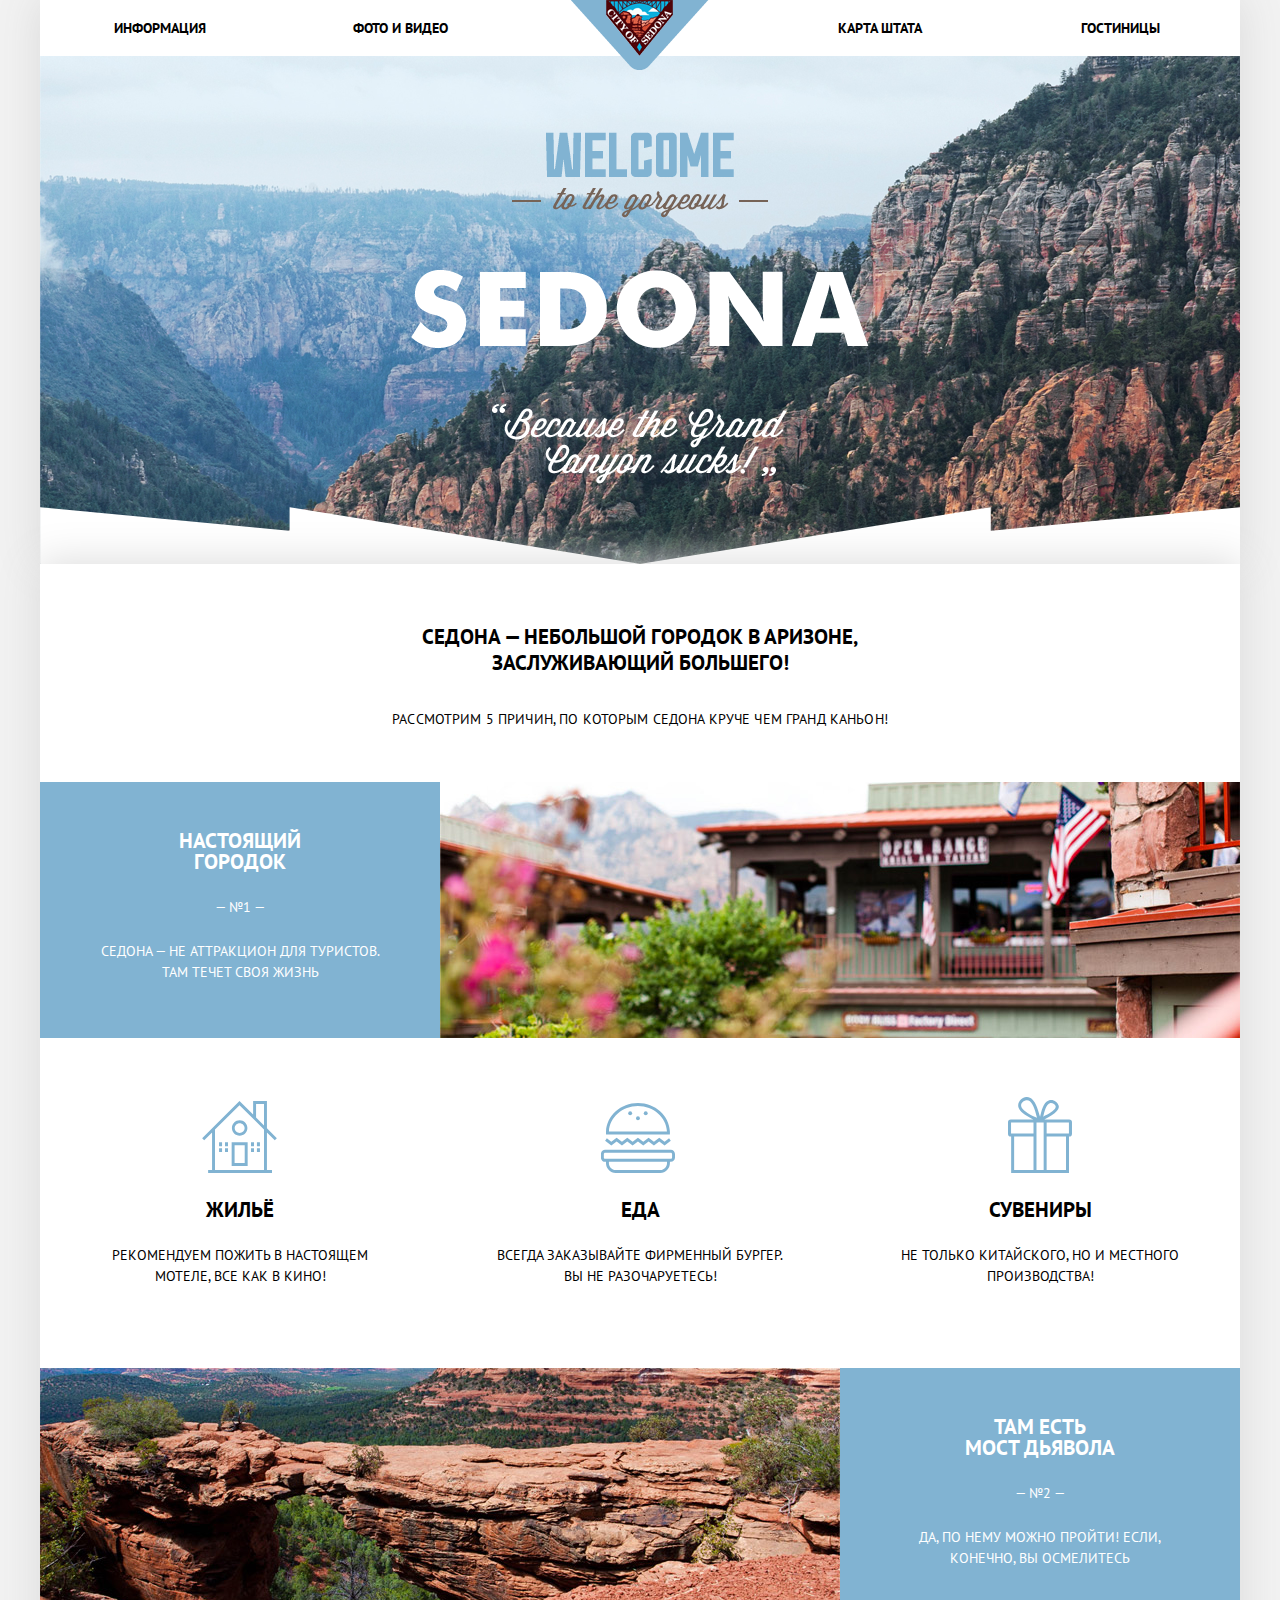
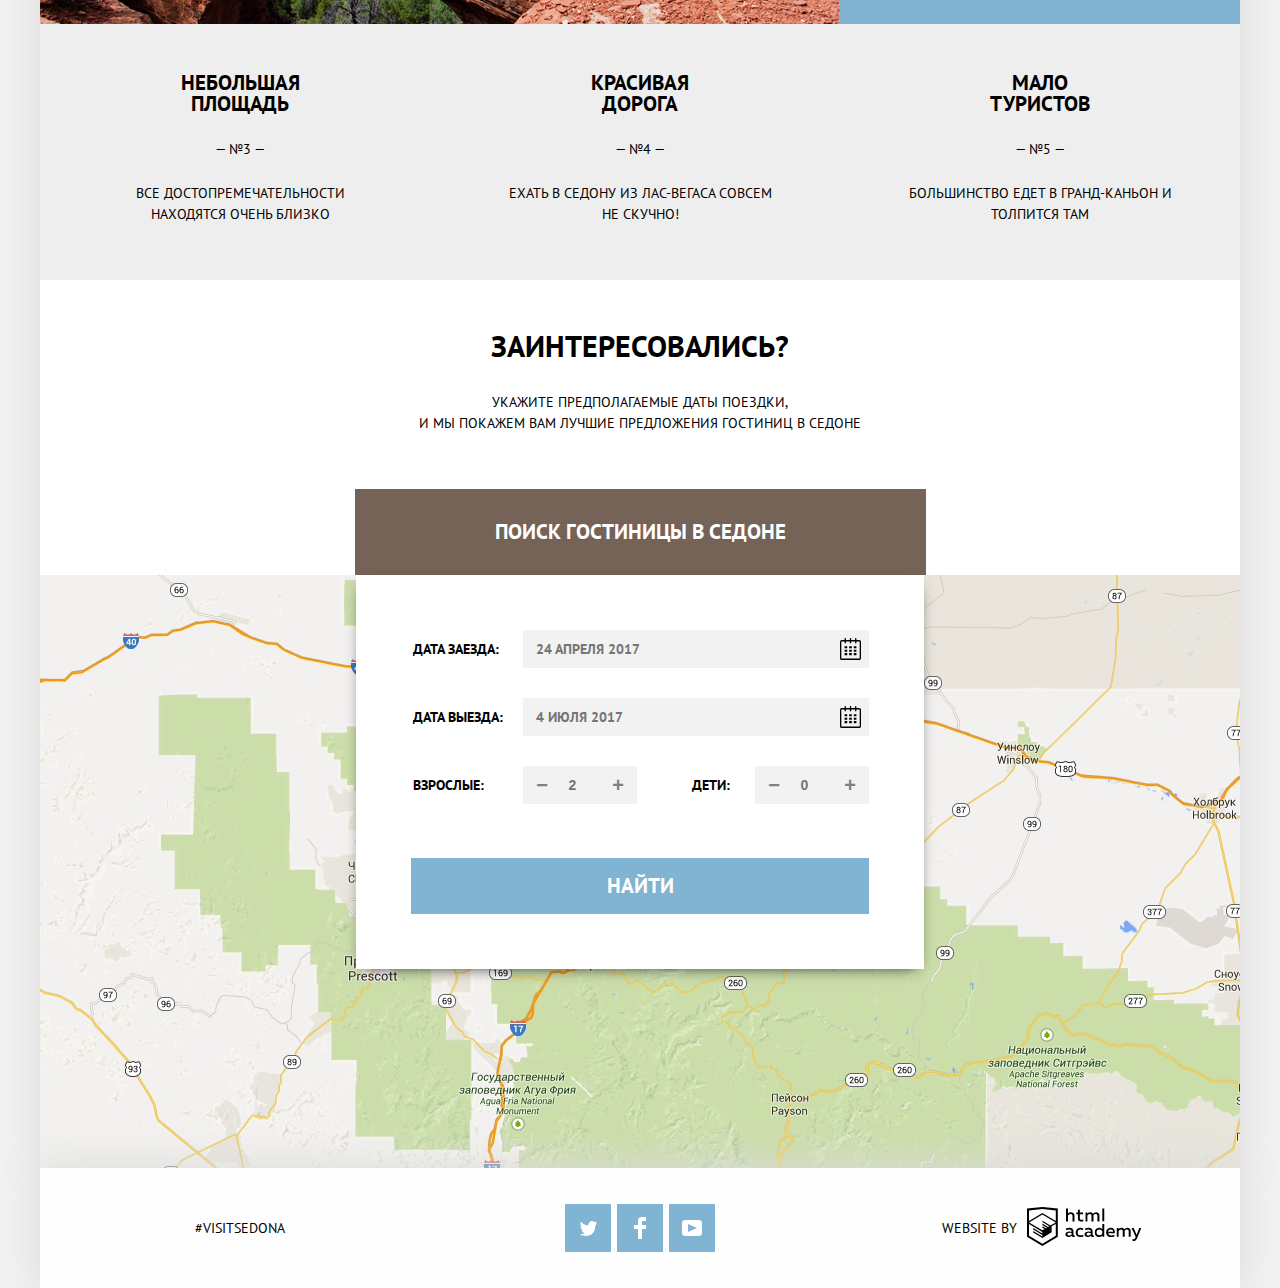
==== commit d486d422: "Главная" ====
--- a/index.html
+++ b/index.html
@@ -1,206 +1,197 @@
 <!DOCTYPE html>
 <html lang="ru">
-<head>
-  <meta charset="utf-8">
-  <title>HTML Academy: Седона</title>
-  <link rel="stylesheet" href="css/normalize.css">
-  <link rel="stylesheet" href="css/style.css">
-  <!-- <link rel="stylesheet" href="css/outline.css"> -->
-  <link href="https://fonts.googleapis.com/css?family=PT+Sans:400,400i,700,700i&amp;subset=cyrillic" rel="stylesheet">
-</head>
-<body class="hotels-page">    
-  <header class="main-header container">
-    <nav class="nav">
-      <a class="nav-header-logo">
-        <img src="img/index-logo.png" alt="Логотип City of Sedona" width="138" height="70">
-      </a>
-      <ul class="nav-list">
-        <li>
-          <a class="nav-link" href="#">Информация</a>
-        </li>
-        <li>
-          <a class="nav-link" href="#">Фото и видео</a>
-        </li>
-        <li>
-          <a class="nav-link" href="#">Карта штата</a>
-        </li>
-        <li>
-          <a class="nav-link" href="hotels.html">Гостиницы</a>
-        </li>
-      </ul>
-    </nav>      
-  </header>
-  <main class="container">
-    <h1 class="visually-hidden">Welcome to the Gorgeous Sedona!</h1>
-    <section class="features">
-      <h2 class="visually-hidden">Особенности Седоны</h2>
-      <div class="features-descript-wrap">
-        <p class="features-descript">Седона — небольшой городок в Аризоне, заслуживающий большего!</p>
-        <p class="features-subtitle">Рассмотрим 5 причин, по которым Седона круче чем Гранд Каньон!</p>          
-      </div>
+  <head>
+    <meta charset="utf-8">
+    <title>HTML Academy: Седона</title>
+    <link rel="stylesheet" href="css/normalize.css">
+    <link rel="stylesheet" href="css/style.css">
+    <!-- <link rel="stylesheet" href="css/outline.css"> -->
+    <link href="https://fonts.googleapis.com/css?family=PT+Sans:400,400i,700,700i&amp;subset=cyrillic" rel="stylesheet">
+  </head>
+  <body class="hotels-page">    
+    <header class="main-header container">
+      <nav class="nav">
+        <a class="nav-header-logo">
+          <img src="img/index-logo.png" alt="Логотип City of Sedona" width="138" height="70">
+        </a>
+        <ul class="nav-list">
+          <li>
+            <a class="nav-link" href="#">Информация</a>
+          </li>
+          <li>
+            <a class="nav-link" href="#">Фото и видео</a>
+          </li>
+          <li>
+            <a class="nav-link" href="#">Карта штата</a>
+          </li>
+          <li>
+            <a class="nav-link" href="hotels.html">Гостиницы</a>
+          </li>
+        </ul>
+      </nav>      
+    </header>
+    <main class="container">
+      <h1 class="visually-hidden">Welcome to the Gorgeous Sedona!</h1>
+      <section class="features">
+        <h2 class="visually-hidden">Особенности Седоны</h2>
+        <div class="features-descript-wrap">
+          <p class="features-descript">Седона — небольшой городок в Аризоне, заслуживающий большего!</p>
+          <p class="features-subtitle">Рассмотрим 5 причин, по которым Седона круче чем Гранд Каньон!</p>          
+        </div>
 
-      <ul class="features-list">
+        <ul class="features-list">
 
-        <li class="features-item features-item-full-width">
-          <div class="features-text-wrap features-text-bg">
-            <b class="features-title">Настоящий городок</b>
-            <span class="features-number">№1</span>
-            <p class="features-details">Седона — не аттракцион для туристов. Там течет своя жизнь</p>
-          </div>
-          <div class="features-pic-wrap">
-            <img class="features-pic" src="img/features-1.jpg" alt="Фотография городка" width="800" height="401">
-          </div>
-        </li>
+          <li class="features-item features-item-full-width">
+            <div class="features-text-wrap features-text-bg">
+              <b class="features-title">Настоящий городок</b>
+              <span class="features-number">— №1 —</span>
+              <p class="features-details">Седона — не аттракцион для туристов. Там течет своя жизнь</p>
+            </div>
+            <div class="features-pic-wrap">
+              <img class="features-pic" src="img/features-1.jpg" alt="Фотография городка" width="800" height="401">
+            </div>
+          </li>
 
 
 
-        <li class="features-hints">
+          <li class="features-hints">
 
-          <ul class="hints-list">
+            <ul class="hints-list">
 
-            <li class="features-text-wrap">
-              <b class="hints-title">Жильё</b>
-              <p class="hints-details">Рекомендуем пожить в настоящем мотеле, все как в кино!</p>
-            </li>
+              <li class="features-text-wrap hints-icon-1">
+                <b class="hints-title">Жильё</b>
+                <p class="hints-details">Рекомендуем пожить в настоящем мотеле, все как в кино!</p>
+              </li>
 
-            <li class="features-text-wrap">
-              <b class="hints-title">Еда</b>
-              <p class="hints-details">Всегда заказывайте фирменный бургер. Вы не разочаруетесь!</p>
-            </li>
+              <li class="features-text-wrap hints-icon-3">
+                <b class="hints-title">Еда</b>
+                <p class="hints-details">Всегда заказывайте фирменный бургер. Вы не разочаруетесь!</p>
+              </li>
 
-            <li class="features-text-wrap">
-              <b class="hints-title">Сувениры</b>
-              <p class="hints-details">Не только китайского, но и местного производства!</p>
-            </li>
-          </ul>
+              <li class="features-text-wrap hints-icon-2">
+                <b class="hints-title">Сувениры</b>
+                <p class="hints-details">Не только китайского, но и местного производства!</p>
+              </li>
+            </ul>
 
-        </li>
+          </li>
 
 
 
-        <li class="features-item features-item-full-width">
-          <div class="features-pic-wrap">
-            <img class="features-pic" src="img/features-2.jpg" alt="Фотография Ворот дьявола" width="800" height="400">
-          </div>
-          <div class="features-text-wrap features-text-bg">
-            <b class="features-title">Там есть<br>
-            мост дьявола</b>
-            <span class="features-number">№2</span>
-            <p class="features-details">Да, по нему можно пройти! Если, конечно, вы осмелитесь</p>
-          </div>
-        </li>
+          <li class="features-item features-item-full-width">
+            <div class="features-pic-wrap">
+              <img class="features-pic" src="img/features-2.jpg" alt="Фотография Ворот дьявола" width="800" height="400">
+            </div>
+            <div class="features-text-wrap features-text-bg">
+              <b class="features-title">Там есть<br>
+              мост дьявола</b>
+              <span class="features-number">— №2 —</span>
+              <p class="features-details features-details-2">Да, по нему можно пройти! Если, конечно, вы осмелитесь</p>
+            </div>
+          </li>
 
 
-        <li class="features-item features-text-wrap">
-          <b class="features-title">Небольшая площадь</b>
-          <span class="features-number">№3</span>
-          <p class="features-details">Все достопремечательности находятся очень близко</p>
-        </li>
-        <li class="features-item features-text-wrap">
-          <b class="features-title">Красивая дорога</b>
-          <span class="features-number">№4</span>
-          <p class="features-details">Ехать в Седону из Лас-Вегаса совсем не скучно!</p>
-        </li>
-        <li class="features-item features-text-wrap">
-          <b class="features-title">Мало туристов</b>
-          <span class="features-number">№5</span>
-          <p class="features-details">Большинство едет в Гранд-Каньон и толпится там</p>
-        </li>
-      </ul>
-    </section>
+          <li class="features-item features-text-wrap">
+            <b class="features-title">Небольшая площадь</b>
+            <span class="features-number">— №3 —</span>
+            <p class="features-details features-details-3">Все достопремечательности находятся очень близко</p>
+          </li>
+          <li class="features-item features-text-wrap">
+            <b class="features-title">Красивая дорога</b>
+            <span class="features-number">— №4 —</span>
+            <p class="features-details features-details-4">Ехать в Седону из Лас-Вегаса совсем не скучно!</p>
+          </li>
+          <li class="features-item features-text-wrap">
+            <b class="features-title">Мало туристов</b>
+            <span class="features-number">— №5 —</span>
+            <p class="features-details">Большинство едет в Гранд-Каньон и толпится там</p>
+          </li>
+        </ul>
+      </section>
 
-    <section class="search">
-      <h2 class="visually-hidden">Поиск гостиниц в Седоне</h2>
-      <span class="search-title">Заинтересовались?</span>
-      <p class="search-subtitle">Укажите предполагаемые даты поездки,<br>
-      и мы покажем вам лучшие предложения гостиниц в Седоне</p>
-      <a class="dropdown" href="#hotel-search-form">Поиск гостиницы в Седоне</a>
+      <section class="hotel-search">
+        <h2 class="visually-hidden">Поиск гостиницы</h2>
+        <p class="question">Заинтересовались?</p>
+        <p>Укажите предполагаемые даты поездки,<br> и мы покажем вам лучшие предложения гостиниц в Седоне</p>
+        <button class="search-button" type="button">Поиск гостиницы в Седоне</button>
+      </section>
 
       <div class="search-form-wrap">
+        <form class="search-form" action="#" method="post" id="hotel-search-form">
+          <h3 class="visually-hidden">Форма поиска</h3>
+          <div class="data-box">
+            <p>
+              <label for="search-arrival">Дата заезда:</label>
+              <input class="data" type="data" name="arrival" id="search-arrival" placeholder="24 апреля 2017">
+              <button class="calendar" type="button"><span class="visually-hidden">Календарь</span></button>
+            </p>
+            <p>
+              <label for="search-departure">Дата выезда:</label>
+              <input class="data" type="data" name="departure" id="search-departure" placeholder="4 июля 2017">
+              <button class="calendar" type="button"><span class="visually-hidden">Календарь</span></button>
+            </p>
+          </div>
+          <div class="counter-box">
+            <div class="counter">
+              <label class="adults" for="search-adults">Взрослые:</label>
+              <button type="button" class="btn minus" aria-label="меньше">−</button>
+              <input class="people-amount" type="number" min="1" max="10" id="search-adults" name="adults" placeholder="2">
+              <button type="button" class="btn plus" aria-label="больше">+</button>
+            </div>
+            <div class="counter">
+              <label class="children" for="search-children">Дети:</label>
+              <button type="button" class="btn minus" aria-label="меньше">−</button>
+              <input class="people-amount" type="number" min="1" max="10" id="search-children" name="children" placeholder="0">
+              <button type="button" class="btn plus" aria-label="больше">+</button>
+            </div>
+          </div>
+          <button type="submit">Найти</button>
+        </form>
+      </div>
+
+      
+
+      <section class="map">
 
 
-       <form class="search-form" action="#" method="post" id="hotel-search-form">
+        <h2 class="visually-hidden">Карта</h2>
+        <button class="modal-close visually-hidden" type="button">Закрыть</button>
 
-        <div>
-         <label for="arrival">Дата заезда</label>
-         <input class="search-data" type="date" name="arrival" id="arrival">
-         <button class="search-select-btn" type="button">Выбрать дату</button>
-       </div>
+      </section>
 
-       <div>
-         <label for="departure">Дата выезда</label>
-         <input class="search-data" type="date" name="departure" id="departure">
-         <button class="search-select-btn" type="button">Выбрать дату</button>
-       </div>
-
-       <div>
-         <label for="grownup">Взрослые</label>
-         <button class="search-select-btn" type="button">Меньше</button>
-         <input class="search-data" type="number" min="1" max="10" name="grownup"   id="grownup" value="2">
-         <button class="search-select-btn" type="button">Больше</button>
-       </div>
-
-       <div>
-         <label for="child">Дети</label>
-         <button class="search-select-btn" type="button">Меньше</button>
-         <input class="search-data" type="number" min="1" max="10" name="child" id="child" value="0">
-         <button class="search-select-btn" type="button">Больше</button>
-       </div>
-
-       <div>
-         <button class="search-button" type="submit">Найти</button>
-       </div>
-
-     </form>
-   </div>
-
- </section>
-
- <section class="modal modal-map">
+    </main>
 
 
-  <h2 class="visually-hidden">Карта</h2>
-  <button class="modal-close" type="button">Закрыть</button>
+    <footer class="main-footer container">
+      <div class="footer-hashtag">
+        <a href="#" class="hashtag">#visitsedona</a>
+      </div>
+      <div class="footer-social">
+        <ul class="footer-social-list">
+          <li>
+            <a class="social-btn social-btn-tw" href="https://twitter.com/"><span class="visually-hidden">twitter</span>
+              <svg xmlns="http://www.w3.org/2000/svg" xmlns:xlink="http://www.w3.org/1999/xlink" width="17" height="15" viewBox="0 0 17 15"><path d="M10.95.144c1.685-.496 2.984.27 3.577 1.179.673-.231 1.331-.481 2.011-.708a2.345 2.345 0 0 1-.857 1.768c.685.17 1.304-.491 1.304-.491-.169 1-1.006 1.788-1.563 2.024-.231 6.75-3.175 11.217-10.077 11.082h-.446c-.41 0-4.164-.46-4.898-1.887 2.271.196 3.893-.422 4.693-1.177-.96-.3-2.679-.477-2.979-2.95.349.106.564.228 1.19.119C1.705 8.247.374 7.53.448 5.33c.285.328 1.067.536 1.34.472C1.085 5.561-.182 2.442.894.85c1.818 1.854 3.735 3.606 7.152 3.773C8.254 2.33 9.183.793 10.95.144z"/></svg>
+            </a>
+          </li>
+          <li>
+            <a class="social-btn social-btn-fb" href="https://facebook.com/"><span class="visually-hidden">facebook</span>
+              <svg class="icon-svg" xmlns="http://www.w3.org/2000/svg" width="12" height="22" viewBox="0 0 12 22"><path d="M12 4V0H8a4 4 0 0 0-4 4v4H0v4h4v10h4V12h4V8H8V4h4z"/></svg>
+            </a>
 
-</section>
-
-</main>
-
-
-<footer class="main-footer container">
-
-  <div class="footer-hashtag">
-    <a href="#" class="hashtag">#visitsedona</a>
-  </div>
-
-  <div class="footer-social">
-    <ul class="footer-social-list">
-      <li>
-        <a class="social-btn social-btn-tw" href="https://twitter.com/"><span class="visually-hidden">twitter</span>
-          <svg xmlns="http://www.w3.org/2000/svg" xmlns:xlink="http://www.w3.org/1999/xlink" width="17" height="15" viewBox="0 0 17 15"><path fill="#FFF" d="M10.95.144c1.685-.496 2.984.27 3.577 1.179.673-.231 1.331-.481 2.011-.708a2.345 2.345 0 0 1-.857 1.768c.685.17 1.304-.491 1.304-.491-.169 1-1.006 1.788-1.563 2.024-.231 6.75-3.175 11.217-10.077 11.082h-.446c-.41 0-4.164-.46-4.898-1.887 2.271.196 3.893-.422 4.693-1.177-.96-.3-2.679-.477-2.979-2.95.349.106.564.228 1.19.119C1.705 8.247.374 7.53.448 5.33c.285.328 1.067.536 1.34.472C1.085 5.561-.182 2.442.894.85c1.818 1.854 3.735 3.606 7.152 3.773C8.254 2.33 9.183.793 10.95.144z"/></svg>
+          </li>
+          <li>
+            <a class="social-btn social-btn-yt" href="https://www.youtube.com/"><span class="visually-hidden">youtube</span>
+              <svg xmlns="http://www.w3.org/2000/svg" xmlns:xlink="http://www.w3.org/1999/xlink" width="20" height="16" viewBox="0 0 20 16"><path d="M17 0H3C1.35 0 0 1.35 0 3v10c0 1.65 1.35 3 3 3h14c1.65 0 3-1.35 3-3V3c0-1.65-1.35-3-3-3zM6.027 11.998V4.002L15.014 8l-8.987 3.998z"/></svg>
+            </a>
+          </li>
+        </ul>
+      </div>
+      <div class="footer-copyright">
+        <span class="footer-copyright-text">Website by</span>
+        <a class="copyright-link" href="https://htmlacademy.ru/intensive/htmlcss">
+          <svg id="Layer_1" data-name="Layer 1" xmlns="http://www.w3.org/2000/svg width="115" height="41" viewBox="0 0 108.08 36.85"><title>logo-htmlacademy-small1</title><path d="M44.61,26.88a2,2,0,0,0,.55-0.1v1.33a3.25,3.25,0,0,1-1.18.21,1.67,1.67,0,0,1-1.67-1,4.84,4.84,0,0,1-3.14,1.08c-1.51,0-2.91-.83-2.91-2.55,0-2.13,2-2.79,3.71-2.79a11.08,11.08,0,0,1,2.17.25v-0.3c0-1-.76-1.77-2.19-1.77a7.42,7.42,0,0,0-3,.64v-1.7a10.21,10.21,0,0,1,3.19-.55c2.36,0,3.81,1.12,3.81,3.65v3a0.54,0.54,0,0,0,.49.59h0.17Zm-6.44-1.13A1.35,1.35,0,0,0,39.63,27h0.11a3.39,3.39,0,0,0,2.41-1V24.58a9.72,9.72,0,0,0-1.81-.21c-1,0-2.16.33-2.16,1.38h0Zm12.36-6.11a5,5,0,0,1,2.57.64V22a4.08,4.08,0,0,0-2.3-.7,2.75,2.75,0,1,0,0,5.49,5,5,0,0,0,2.43-.64v1.71a6.27,6.27,0,0,1-2.76.57A4.21,4.21,0,0,1,46,24.51q0-.21,0-0.41a4.32,4.32,0,0,1,4.18-4.46h0.38Zm12.17,7.24a2,2,0,0,0,.55-0.1v1.33a3.25,3.25,0,0,1-1.18.21,1.67,1.67,0,0,1-1.67-1,4.84,4.84,0,0,1-3.14,1.08c-1.51,0-2.91-.83-2.91-2.55,0-2.13,2-2.79,3.71-2.79a11.08,11.08,0,0,1,2.17.25v-0.3c0-1-.76-1.77-2.19-1.77a7.42,7.42,0,0,0-3,.64v-1.7a10.21,10.21,0,0,1,3.19-.55c2.36,0,3.81,1.12,3.81,3.65v3a0.54,0.54,0,0,0,.49.59h0.17Zm-6.44-1.13A1.35,1.35,0,0,0,57.73,27h0.11a3.39,3.39,0,0,0,2.41-1V24.58a9.72,9.72,0,0,0-1.81-.21c-1.06,0-2.16.33-2.16,1.38h0ZM73,16V28.2H71.35V26.88a3.88,3.88,0,0,1-3.19,1.54,4.4,4.4,0,0,1,0-8.78,3.81,3.81,0,0,1,3,1.3V16H73Zm-4.53,5.22a2.76,2.76,0,1,0,0,5.52A2.86,2.86,0,0,0,71.15,25V23A2.91,2.91,0,0,0,68.49,21.27ZM79,19.64c3.31,0,4.46,2.68,3.92,5.09H76.7c0.21,1.5,1.67,2.11,3.19,2.11a6.11,6.11,0,0,0,2.64-.59v1.6a7.14,7.14,0,0,1-3,.57C77,28.42,74.78,27,74.78,24a4.18,4.18,0,0,1,4-4.39H79Zm0.09,1.54a2.28,2.28,0,0,0-2.44,2.1v0.06H81.3A2,2,0,0,0,79.13,21.18Zm5.73,7V19.87h1.65v1a3.81,3.81,0,0,1,2.78-1.27A2.86,2.86,0,0,1,91.89,21a4.12,4.12,0,0,1,2.91-1.33A3.06,3.06,0,0,1,98,23V28.2h-1.9V23.05a1.59,1.59,0,0,0-1.42-1.75H94.42a2.8,2.8,0,0,0-2.07,1.12V28.2h-1.9V23.05A1.59,1.59,0,0,0,89,21.31H88.8a3,3,0,0,0-2.21,1.29v5.63H84.86Zm21.31-8.33h1.9l-3.91,9.46c-0.9,2.17-2.09,2.86-3.35,2.86a4.76,4.76,0,0,1-1.1-.14V30.46a2.86,2.86,0,0,0,.85.12c0.9,0,1.58-.64,2.07-1.9l0.17-.42-4-8.4h2l2.86,6.29ZM38.73,1.46V6.22a3.81,3.81,0,0,1,2.7-1.14,3.25,3.25,0,0,1,3.44,3.4v5.15H43V8.72a1.81,1.81,0,0,0-1.61-2h-0.3a2.93,2.93,0,0,0-2.32,1.39v5.52h-1.9V1.46h1.9ZM49.94,2.31v3h3V6.91h-3v3.81c0,1.1.5,1.46,1.58,1.46a4.49,4.49,0,0,0,1.69-.33v1.6A6.8,6.8,0,0,1,51,13.8a2.55,2.55,0,0,1-2.86-2.74V6.89H46.58V5.26h1.5V2.74Zm5.4,11.31V5.28H57v1A3.81,3.81,0,0,1,59.77,5a2.86,2.86,0,0,1,2.6,1.33A4.12,4.12,0,0,1,65.28,5,3.06,3.06,0,0,1,68.44,8.4v5.21h-1.9V8.46a1.59,1.59,0,0,0-1.42-1.75H64.89a2.8,2.8,0,0,0-2.07,1.12v5.78h-1.9V8.46A1.59,1.59,0,0,0,59.5,6.71H59.27A3,3,0,0,0,57.06,8v5.63H55.34ZM71.17,1.45H73V13.6H71.17V1.45ZM14.71,0H14.55L0,1.54V28.21l14.55,8.66,14.55-8.66V1.54Zm12.5,27.1L14.55,34.64,1.9,27.12V16.18l12.59,7.5V25L5.86,19.9v1.31l8.68,5.21v1.39L5.87,22.65V24l8.68,5.21,8.75-5.24V18.31L27.2,16V27.12Zm0-12.53-3.48,2-1.6,1L14.51,13v1.31L21,18.23H21l-0.14.09-1,.54-5.37-3.2V17l4.24,2.52-1,.67-3.2-1.9v1.31l2.1,1.24L14.5,22.1,2,14.65,14.51,7.11Zm0-1.32L14.49,5.76,1.91,13.25v-10L14.56,1.92,27.21,3.25v10h0Z" transform="translate(0 -0.02)"/></svg>
         </a>
-      </li>
-      <li>
-        <a class="social-btn social-btn-fb" href="https://facebook.com/"><span class="visually-hidden">facebook</span>
-          <svg class="icon-svg" xmlns="http://www.w3.org/2000/svg" width="12" height="22" viewBox="0 0 12 22"><path fill="#fff" d="M12 4V0H8a4 4 0 0 0-4 4v4H0v4h4v10h4V12h4V8H8V4h4z"/></svg>
-        </a>
-
-      </li>
-      <li>
-        <a class="social-btn social-btn-yt" href="https://www.youtube.com/"><span class="visually-hidden">youtube</span>
-          <svg xmlns="http://www.w3.org/2000/svg" xmlns:xlink="http://www.w3.org/1999/xlink" width="20" height="16" viewBox="0 0 20 16"><path fill="#FFF" d="M17 0H3C1.35 0 0 1.35 0 3v10c0 1.65 1.35 3 3 3h14c1.65 0 3-1.35 3-3V3c0-1.65-1.35-3-3-3zM6.027 11.998V4.002L15.014 8l-8.987 3.998z"/></svg>
-        </a>
-      </li>
-    </ul>
-  </div>
-
-  <div class="footer-copyright">
-    <span class="footer-copyright-text">Website by</span>
-    <a href="https://htmlacademy.ru/intensive/htmlcss">
-      <img src="img/logo-htmlacademy.svg" alt="Логотип HTML Academy" width="115" height="41">
-    </a>
-  </div>
-
-</footer>
-</body>
-</html>+      </div>
+    </footer>
+  </body>
+</html>
--- a/css/style.css
+++ b/css/style.css
@@ -22,7 +22,7 @@
 .container {
 	width: 1200px;
 	margin: 0 auto;
-	/*box-shadow: */
+	box-shadow: 0 0 40px 2px #dbdbdb;
 	background-color: #fff;
 }
 
@@ -311,28 +311,27 @@
 
 
 .features-pic-wrap {
-  position: relative;
-  overflow: hidden;
-  width: 800px;
+	position: relative;
+	overflow: hidden;
+	width: 800px;
 }
 
 .features-pic {
 	position: absolute;
-  top: -8px; right: 0; bottom: 0; left: 0;
-  margin: auto;
+	top: -8px; right: 0; bottom: 0; left: 0;
+	margin: auto;
 }
 
 
 
 
 .features-text-wrap {	
+	position: relative;
 	display: flex;
 	flex-flow: column nowrap;
 	align-items: center;
 	width: 400px;
 	margin: 0px;
-	margin-right: auto;
-	padding: 0 50px;
 }
 
 .features-text-bg {
@@ -342,8 +341,8 @@
 
 .features-title {
 	padding-top: 48px;
-	padding-right: 70px;
-	padding-left: 70px;
+	padding-left: 122px;
+	margin-right: 122px;
 	font-weight: bold;
 	font-size: 21px;
 	line-height: 1;
@@ -354,9 +353,23 @@
 }
 
 .features-details {
-	background-color: #997848;
 	margin: 0;
-	padding-top: 33px; /* отнять 10px */
+	padding-top: 23px;
+	padding-left: 50px;
+	margin-right: 50px;
+}
+
+.features-details-2 {
+	padding-top: 23px;
+	padding-left: 45px;
+	margin-right: 45px;
+}
+
+.features-details-3,
+.features-details-4 {
+	padding-top: 23px;
+	padding-left: 60px;
+	margin-right: 60px;
 }
 
 .features-hints {
@@ -370,6 +383,39 @@
 	flex-flow: row nowrap;
 	margin: 0;
 	padding: 0;
+}
+
+.hints-icon-1 b::before {
+	content: "";
+	position: absolute;
+	bottom: 128px;
+	left: 162px;
+	background: url("../img/icon-1.svg");
+	background-repeat: no-repeat;
+	width: 75px;
+	height: 72px;
+}
+
+.hints-icon-3 b::before {
+	content: "";
+	position: absolute;
+	bottom: 128px;
+	left: 161px;
+	background: url("../img/icon-3.svg");
+	background-repeat: no-repeat;
+	width: 74px;
+	height: 70px;
+}
+
+.hints-icon-2 b::before {
+	content: "";
+	position: absolute;
+	bottom: 128px;
+	left: 168px;
+	background: url("../img/icon-2.svg");
+	background-repeat: no-repeat;
+	width: 64px;
+	height: 76px;
 }
 
 .hints-title {
@@ -381,167 +427,264 @@
 
 .hints-details {
 	padding-top: 11px;
-}
-
-
-.search {
-	display: flex;
-	flex-flow: column nowrap;
-	justify-content: space-around;
-	align-items: center;
-	height: 291px;
+	padding-left: 50px;
+	margin-right: 50px;
+}
+
+
+.hotel-search {
+	margin-bottom: 0px;
+	padding-top: 48px;
+	min-height: 289px;
 	text-align: center;
-	outline: 1px solid #1d1;
-}
-
-.search-title {
-	font-weight: bold;
+}
+
+.hotel-search .question,
+.hotel-search p {
+	margin: 0px;
+}
+
+.hotel-search .question {
 	font-size: 30px;
-	line-height: 1.2;	
-	outline: 1px solid #10d;
-}
-
-.search-subtitle {
-	margin: 0;
-	font-size: 14px;
-	line-height: 1.71;	
-	outline: 1px solid #199;
-}
-
-.dropdown {
-	width: 568px;
-	margin-top: auto; 
+	line-height: 36px;
+	font-weight: 700;
+	color: #000;
+}
+
+.hotel-search p {
+	margin-top: 28px;
+}
+
+.hotel-search .search-button {
+	display: inline-block;
+	vertical-align: middle;
+	font-family: "PT Sans", Arial, sans-serif;
 	font-size: 21px;
 	line-height: 1.24;
-	font-weight: bold;
+	font-weight: 700;
 	color: #fff;
 	background-color: #766357;
-
-	outline: 1px solid #ff0000;
-}
-
-.dropdown:hover {
+	margin-top: 55px;
+	padding: 30px 140px;
+	border: none;
+	text-transform: uppercase;
+}
+
+.hotel-search .search-button:hover {
 	background-color: #604e43;
-}
-
-.dropdown:active {
-	color: #928a85;
+	cursor: pointer;
+}
+
+.hotel-search .search-button:active {
+	color: rgba(255, 255, 255, 0.3);
 	background-color: #503e33;
 }
 
 .search-form-wrap {
+	display: flex;
 	width: 568px;
-	margin: 0;
-	outline: 1px solid #ff0;
-}
-
-.search-form-wrap,
-.search-data,
-.search-select-btn {
-	font-weight: bold;
-	font-size: 14px;
-	line-height: 1.86;
+	margin: 0 auto;
+}
+
+.search-form {
+	display: block;
+	line-height: 26px;
+	font-weight: 700;
+	color: #000;
+	background-color: #fff;
+	box-shadow: 0 5px 15px -8px #000;
+	width: 568px;
+	box-sizing: border-box;
+	padding: 55px 55px;
+	position: absolute;
+}
+
+.search-form p {
+	margin: 0px;
+	margin-bottom: 30px;
+	display: flex;
+	align-items: center;
+	position: relative;
+}
+
+
+
+.search-form .data {
+	box-sizing: border-box;
+	width: 346px;
+	height: 38px;
+	padding-top: 6px;
+	padding-bottom: 6px;
+	padding-left: 13px;
+	padding-right: 40px;
+	font: inherit;
+	color: #000;
+	text-transform: uppercase;
+	background-color: #f2f2f2;
+	border: none;
+}
+
+.calendar {
+	position: absolute;
+	right: 0px;
+	top: 0px;
+	width: 38px;
+	height: 38px;
+	background-color: transparent;
+	background-image: url("../img/calendar.svg");
+	background-repeat: no-repeat;
+	background-position: center;
+	border: none;
+}
+
+.calendar:hover {
+	background-image: url("../img/calendar-hover.svg");
+	cursor: pointer;
+}
+
+.calendar:active {
+	background-image: url("../img/calendar-active.svg");
+}
+
+.search-form label {
+	margin-left: 2px;
+	margin-right: auto;
+}
+
+.search-form .data:hover {
+	background-color: #ebebeb;
+	cursor: pointer;
+}
+
+.search-form .data:focus {
+	background-color: #fff;
+	border: 2px solid #ebebeb;
+	outline: none;
+}
+
+.btn {
+	border: none;
+	border-radius: 0;
+	box-sizing: border-box;
+	width: 38px;
+	height: 38px;
+	color: #818181;
+	position: relative;
+	font-size: 20px;
+	font-weight: 700;
+	background-color: #f2f2f2;
+}
+
+.btn:hover {
+	color: #000;
+	cursor: pointer;
+	background-color: #ebebeb;
+}
+
+.btn:active {
+	color: #81b3d2;
+}
+
+.people-amount {
+	display: flex;
+	justify-content: center;
+	width: 38px;
+	height: 38px;
+	box-sizing: border-box;
+	border: none;
+	background-color: #f2f2f2;
+	text-align: center;
+	font-weight: 700;
+}
+
+.counter-box {
+	display: flex;
+	justify-content: space-between;
+	margin-bottom: 54px;
+}
+
+.counter {
+	display: flex;
+	align-items: center;
+}
+
+.counter input {
+	box-sizing: border-box;
+}
+
+.counter input:hover {
+	background-color: #ebebeb;
+}
+
+.counter input:focus {
+	background-color: #ffffff;
+	border: 2px solid #ebebeb;
+	outline: none;
+}
+
+.counter .adults {
+	margin-right: 39px;
+}
+
+.counter .children {
+	margin-right: 25px;
+}
+
+.search-form button[type="submit"] {
+	display: block;
+	width: 100%;
+	padding: 15px 0px;
+	font: inherit;
+	font-size: 21px;
+	line-height: 26px;
+	font-weight: 700;
+	color: #ffffff;
+	background-color: #81b3d2;
+	text-align: center;
+	vertical-align: middle;
 	text-transform: uppercase;
 	border: none;
 }
 
-.search-data {
-	background-color: #f2f2f2;
-}
-
-.search-data:hover {
-	background-color: #ebebeb;
-}
-
-.search-data:focus {
-	background-color: #fff;
-	border: 2px solid #e5e5e5;
-}
-
-.search-button,
-.footer-hashtag {
-	font-family: inherit;
-	font-weight: bold;
-	font-size: 21px;
-	line-height: 1.24;
-	text-transform: uppercase;
-	color: #fff;
-	border: none;
-}
-
-.search-select-btn {
-	background-color: #f2f2f2;
-}
-
-.search-select-btn:hover {
-	background-color: #000;
-}
-
-.search-select-btn:active {
-	background-color: #81b3d2;
-}
-
-.search-button {
-	background-color: #81b3d2;
-}
-
-.search-button:hover {
+.search-form button[type="submit"]:hover {
 	background-color: #669ec0;
-}
-
-.search-button:active {
-	color: #94b9d2;
-
+	cursor: pointer;
+}
+
+.search-form button[type="submit"]:active {
+	color: rgba(255, 255, 255, 0.3);
 	background-color: #5496bd;
 }
 
-.modal-map {
-	height: 473px;
+
+.map {
+	width: 100%;
+	height: 593px;
 	background-color: #fde3;
+	background: url(../img/map.png) no-repeat 0 100%;
 }
 
 .main-footer {
 	display: flex;
-	justify-content: space-around;
 	align-items: center;
-	height: 120px;
-	outline: 1px solid #21E5ED;
-
+	min-height: 120px;
+	background-color: rgba(255, 255, 255, 0.9);
 }
 
 .footer-hashtag,
 .footer-social,
 .footer-copyright {
-	color: #000;
+	width: 400px;
 	text-align: center;
-}
-
-
-.footer-copyright {
-	display: flex;
-	align-items: center;
-}
-
-.footer-copyright-text {
-	font-size: 14px;
-	line-height: 1.86;
-}
-
-
-.footer-hashtag {
-	outline: 1px solid #D89191;
-	/*margin-right: 25px;*/
-	padding-left: 15px;
+	color: #000;
 }
 
 .footer-social-list {
 	display: flex;
 	justify-content: space-between;
 	width: 150px;
-	margin: 0;
-	margin-right: 25px;
-  padding: 0;
-
+	margin: 0 auto;
+	padding: 0;
 }
 
 .social-btn {
@@ -551,4 +694,47 @@
 	width: 46px;
 	height: 48px;
 	background-color: #81B3D2;
-}+}
+
+.social-btn:hover {
+	background-color: #669ec0;
+}
+
+.social-btn:active {
+	background-color: #5496bd;
+}
+
+.social-btn svg {
+	fill: #fff;
+}
+
+.social-btn:active svg {
+	fill: #88B6D1;
+}
+
+.footer-copyright {
+	display: flex;
+	/*justify-content: center;*/
+	align-items: center;
+	/*padding-top: 20px;*/
+}
+
+.footer-copyright-text {
+	padding-left: 102px;
+	margin-right: 10px;
+	
+}
+
+.copyright-link svg {
+	padding-top: 2px;
+	fill: #000;
+}
+
+.copyright-link:hover svg {
+	fill: #81b3d2;
+}
+
+.copyright-link:active svg {
+	fill: #bdbbbc;
+}
+
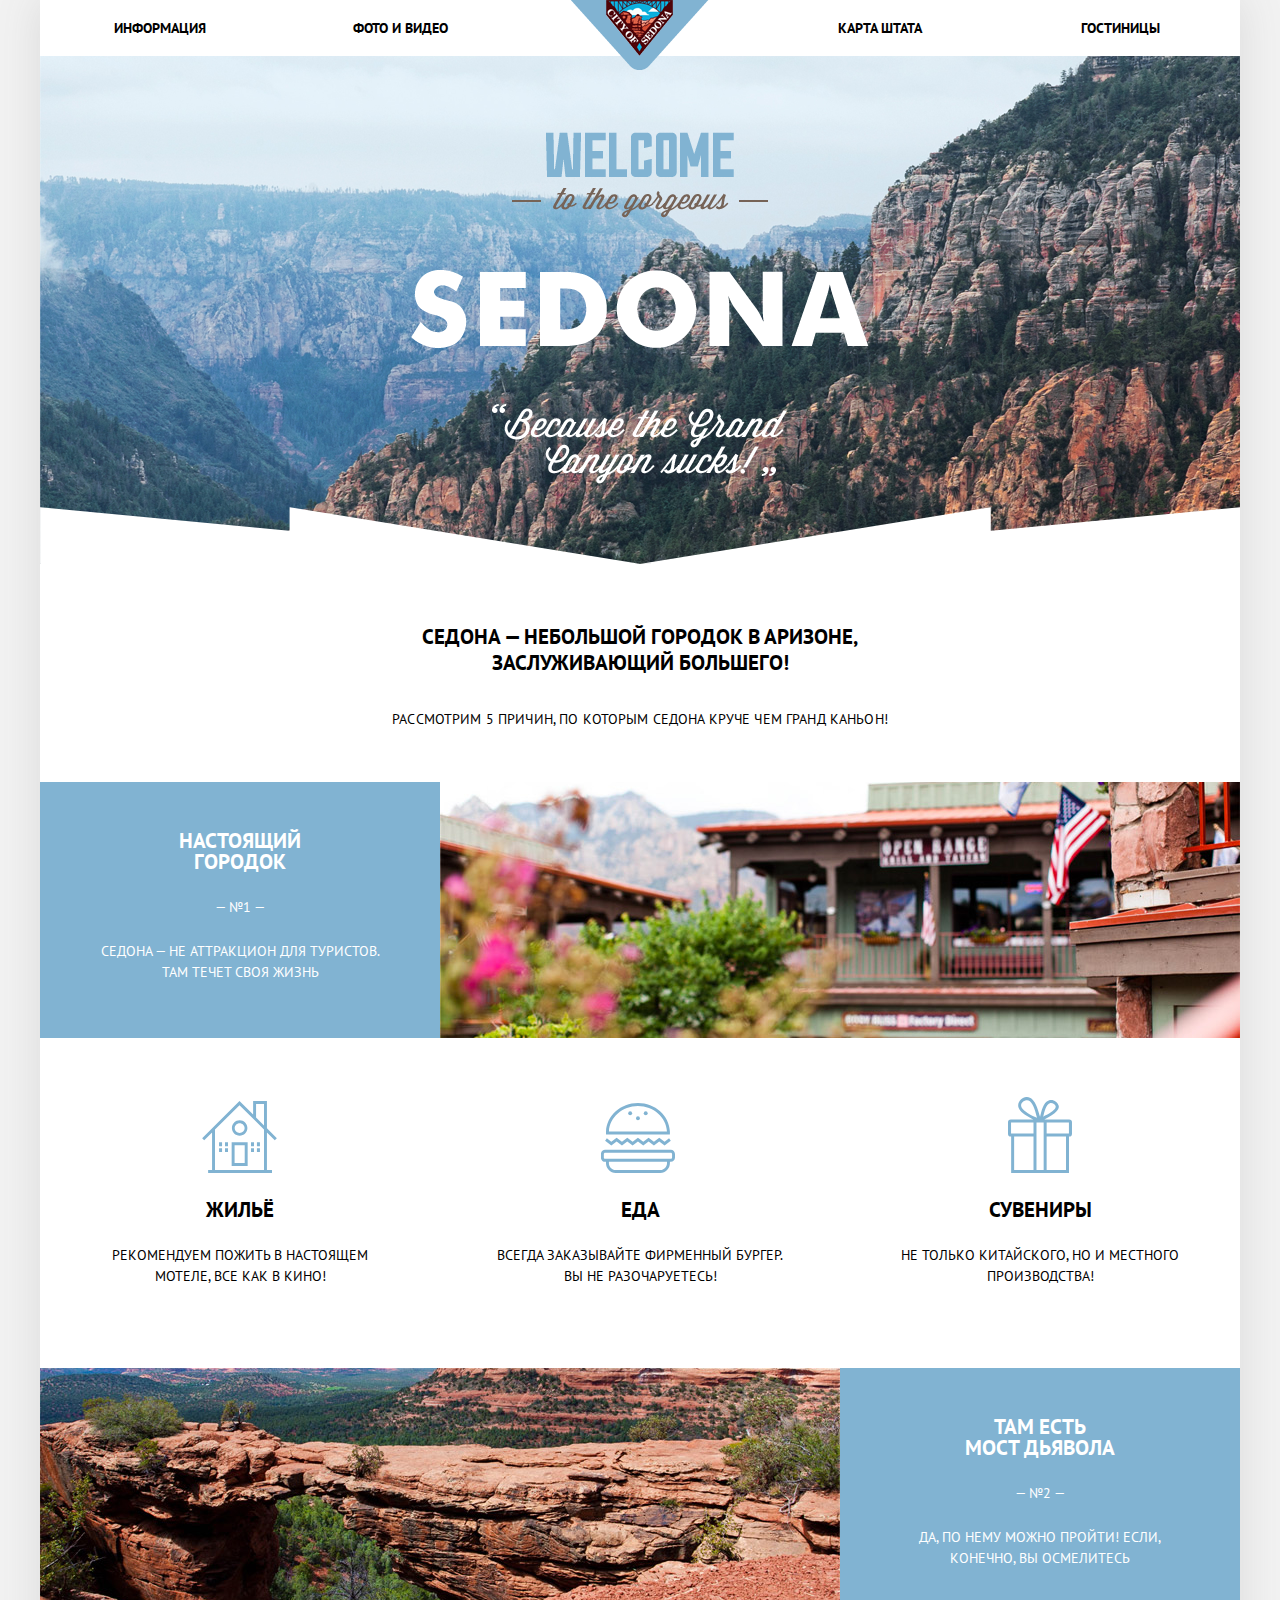
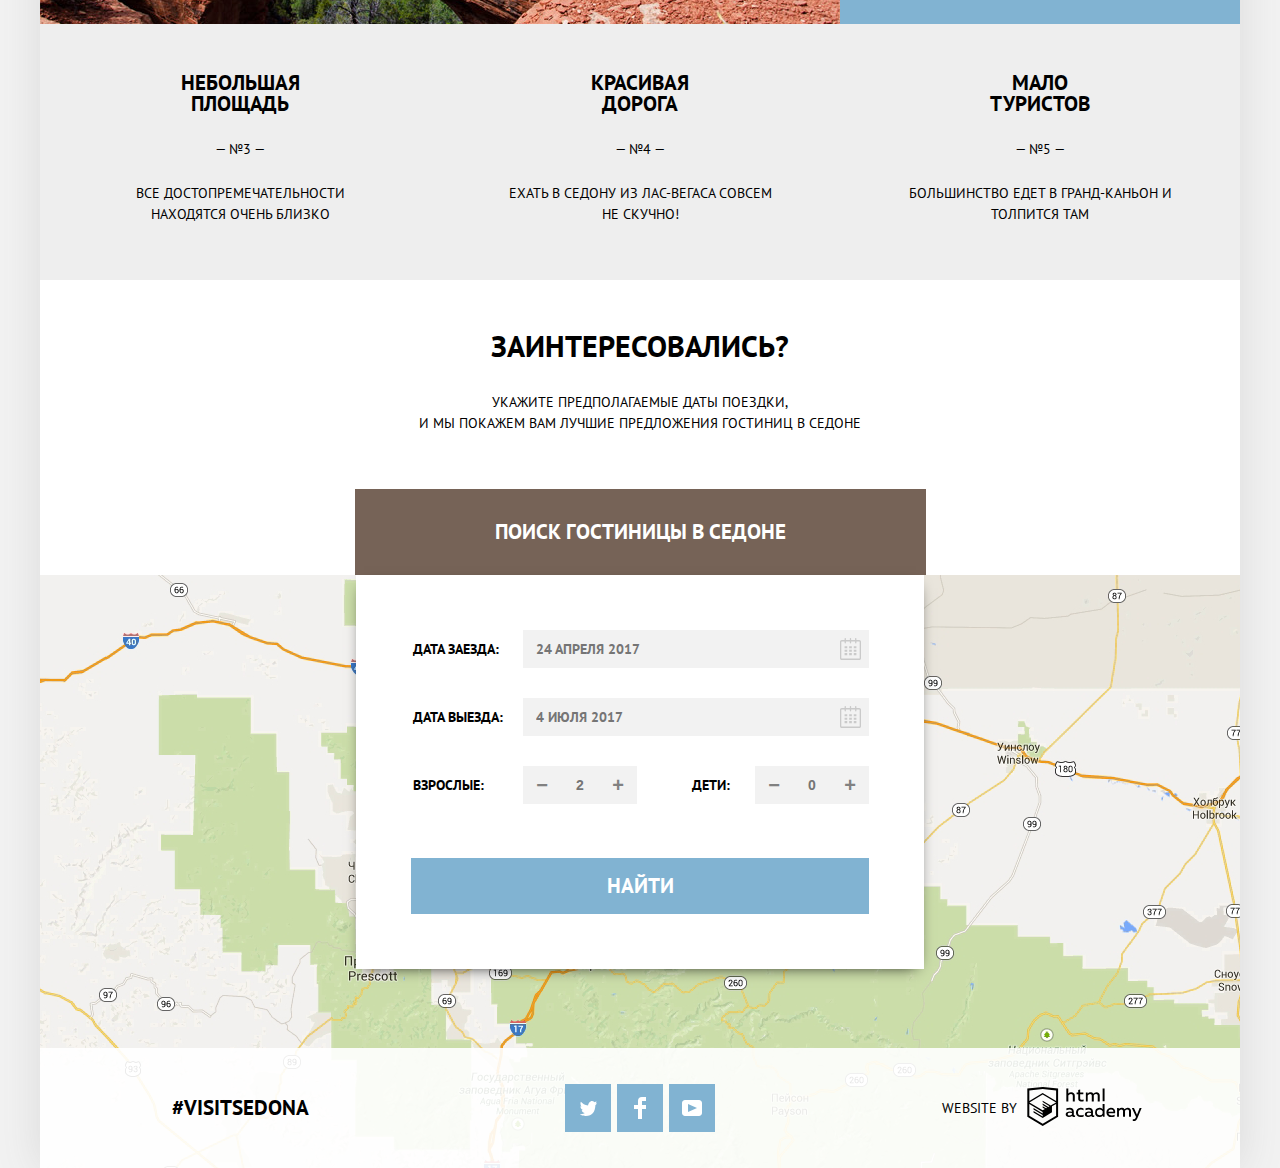
==== commit 9f076a66: "На проверку" ====
--- a/index.html
+++ b/index.html
@@ -2,196 +2,170 @@
 <html lang="ru">
   <head>
     <meta charset="utf-8">
-    <title>HTML Academy: Седона</title>
+    <title>Седона — небольшой городок в Аризоне</title>
     <link rel="stylesheet" href="css/normalize.css">
     <link rel="stylesheet" href="css/style.css">
-    <!-- <link rel="stylesheet" href="css/outline.css"> -->
     <link href="https://fonts.googleapis.com/css?family=PT+Sans:400,400i,700,700i&amp;subset=cyrillic" rel="stylesheet">
   </head>
-  <body class="hotels-page">    
-    <header class="main-header container">
-      <nav class="nav">
-        <a class="nav-header-logo">
-          <img src="img/index-logo.png" alt="Логотип City of Sedona" width="138" height="70">
-        </a>
-        <ul class="nav-list">
-          <li>
-            <a class="nav-link" href="#">Информация</a>
-          </li>
-          <li>
-            <a class="nav-link" href="#">Фото и видео</a>
-          </li>
-          <li>
-            <a class="nav-link" href="#">Карта штата</a>
-          </li>
-          <li>
-            <a class="nav-link" href="hotels.html">Гостиницы</a>
-          </li>
-        </ul>
-      </nav>      
-    </header>
-    <main class="container">
-      <h1 class="visually-hidden">Welcome to the Gorgeous Sedona!</h1>
-      <section class="features">
-        <h2 class="visually-hidden">Особенности Седоны</h2>
-        <div class="features-descript-wrap">
-          <p class="features-descript">Седона — небольшой городок в Аризоне, заслуживающий большего!</p>
-          <p class="features-subtitle">Рассмотрим 5 причин, по которым Седона круче чем Гранд Каньон!</p>          
+  <body class="hotels-page">
+    <div class="container">
+      <header class="main-header main-header-bg">
+        <nav class="nav">
+          <a class="nav-header-logo">
+            <img src="img/index-logo.png" alt="Логотип City of Sedona" width="138" height="70">
+          </a>
+          <ul class="nav-list">
+            <li>
+              <a class="nav-link" href="#">Информация</a>
+            </li>
+            <li>
+              <a class="nav-link" href="#">Фото и видео</a>
+            </li>
+            <li>
+              <a class="nav-link" href="#">Карта штата</a>
+            </li>
+            <li>
+              <a class="nav-link" href="hotels.html">Гостиницы</a>
+            </li>
+          </ul>
+        </nav>
+      </header>
+      <main>
+        <h1 class="visually-hidden">Welcome to the Gorgeous Sedona!</h1>
+        <section class="features">
+          <h2 class="visually-hidden">Особенности Седоны</h2>
+          <div class="features-descript-wrap">
+            <p class="features-descript">Седона — небольшой городок в Аризоне, заслуживающий большего!</p>
+            <p class="features-subtitle">Рассмотрим 5 причин, по которым Седона круче чем Гранд Каньон!</p>
+          </div>
+          <ul class="features-list">
+            <li class="features-item features-item-full-width">
+              <div class="features-text-wrap features-text-bg">
+                <b class="features-title">Настоящий городок</b>
+                <span class="features-number">— №1 —</span>
+                <p class="features-details">Седона — не аттракцион для туристов. Там течет своя жизнь</p>
+              </div>
+              <div class="features-pic-wrap">
+                <img class="features-pic" src="img/features-1.jpg" alt="Фотография городка" width="800" height="401">
+              </div>
+            </li>
+            <li class="features-hints">
+              <ul class="hints-list">
+                <li class="features-text-wrap hints-icon-1">
+                  <b class="hints-title">Жильё</b>
+                  <p class="hints-details">Рекомендуем пожить в настоящем мотеле, все как в кино!</p>
+                </li>
+                <li class="features-text-wrap hints-icon-3">
+                  <b class="hints-title">Еда</b>
+                  <p class="hints-details">Всегда заказывайте фирменный бургер. Вы не разочаруетесь!</p>
+                </li>
+                <li class="features-text-wrap hints-icon-2">
+                  <b class="hints-title">Сувениры</b>
+                  <p class="hints-details">Не только китайского, но и местного производства!</p>
+                </li>
+              </ul>
+            </li>
+            <li class="features-item features-item-full-width">
+              <div class="features-pic-wrap">
+                <img class="features-pic" src="img/features-2.jpg" alt="Фотография Ворот дьявола" width="800" height="400">
+              </div>
+              <div class="features-text-wrap features-text-bg">
+                <b class="features-title">Там есть<br>
+                мост дьявола</b>
+                <span class="features-number">— №2 —</span>
+                <p class="features-details features-details-2">Да, по нему можно пройти! Если, конечно, вы осмелитесь</p>
+              </div>
+            </li>
+            <li class="features-item features-text-wrap">
+              <b class="features-title">Небольшая площадь</b>
+              <span class="features-number">— №3 —</span>
+              <p class="features-details features-details-3">Все достопремечательности находятся очень близко</p>
+            </li>
+            <li class="features-item features-text-wrap">
+              <b class="features-title">Красивая дорога</b>
+              <span class="features-number">— №4 —</span>
+              <p class="features-details features-details-4">Ехать в Седону из Лас-Вегаса совсем не скучно!</p>
+            </li>
+            <li class="features-item features-text-wrap">
+              <b class="features-title">Мало туристов</b>
+              <span class="features-number">— №5 —</span>
+              <p class="features-details">Большинство едет в Гранд-Каньон и толпится там</p>
+            </li>
+          </ul>
+        </section>
+        <section class="hotel-search">
+          <h2 class="visually-hidden">Поиск гостиницы</h2>
+          <p class="question">Заинтересовались?</p>
+          <p>Укажите предполагаемые даты поездки,<br> и мы покажем вам лучшие предложения гостиниц в Седоне</p>
+          <a href="#" class="search-button">Поиск гостиницы в Седоне</a>
+        </section>
+        <div class="search-form-wrap">
+          <form class="search-form" action="#" method="post" id="hotel-search-form">
+            <h3 class="visually-hidden">Форма поиска</h3>
+            <div class="data-box">
+              <p>
+                <label for="search-arrival">Дата заезда:</label>
+                <input class="data" type="text" name="arrival" id="search-arrival" placeholder="24 апреля 2017">
+                <button class="calendar" type="button"><span class="visually-hidden">Календарь</span></button>
+              </p>
+              <p>
+                <label for="search-departure">Дата выезда:</label>
+                <input class="data" type="text" name="departure" id="search-departure" placeholder="4 июля 2017">
+                <button class="calendar" type="button"><span class="visually-hidden">Календарь</span></button>
+              </p>
+            </div>
+            <div class="counter-box">
+              <div class="counter">
+                <label class="adults" for="search-adults">Взрослые:</label>
+                <button type="button" class="btn minus" aria-label="меньше">−</button>
+                <input class="people-amount number-input" type="number" min="1" max="10" id="search-adults" name="adults" placeholder="2">
+                <button type="button" class="btn plus" aria-label="больше">+</button>
+              </div>
+              <div class="counter">
+                <label class="children" for="search-children">Дети:</label>
+                <button type="button" class="btn minus" aria-label="меньше">−</button>
+                <input class="people-amount number-input" type="number" min="1" max="10" id="search-children" name="children" placeholder="0">
+                <button type="button" class="btn plus" aria-label="больше">+</button>
+              </div>
+            </div>
+            <button type="submit">Найти</button>
+          </form>
         </div>
-
-        <ul class="features-list">
-
-          <li class="features-item features-item-full-width">
-            <div class="features-text-wrap features-text-bg">
-              <b class="features-title">Настоящий городок</b>
-              <span class="features-number">— №1 —</span>
-              <p class="features-details">Седона — не аттракцион для туристов. Там течет своя жизнь</p>
-            </div>
-            <div class="features-pic-wrap">
-              <img class="features-pic" src="img/features-1.jpg" alt="Фотография городка" width="800" height="401">
-            </div>
-          </li>
-
-
-
-          <li class="features-hints">
-
-            <ul class="hints-list">
-
-              <li class="features-text-wrap hints-icon-1">
-                <b class="hints-title">Жильё</b>
-                <p class="hints-details">Рекомендуем пожить в настоящем мотеле, все как в кино!</p>
-              </li>
-
-              <li class="features-text-wrap hints-icon-3">
-                <b class="hints-title">Еда</b>
-                <p class="hints-details">Всегда заказывайте фирменный бургер. Вы не разочаруетесь!</p>
-              </li>
-
-              <li class="features-text-wrap hints-icon-2">
-                <b class="hints-title">Сувениры</b>
-                <p class="hints-details">Не только китайского, но и местного производства!</p>
-              </li>
-            </ul>
-
-          </li>
-
-
-
-          <li class="features-item features-item-full-width">
-            <div class="features-pic-wrap">
-              <img class="features-pic" src="img/features-2.jpg" alt="Фотография Ворот дьявола" width="800" height="400">
-            </div>
-            <div class="features-text-wrap features-text-bg">
-              <b class="features-title">Там есть<br>
-              мост дьявола</b>
-              <span class="features-number">— №2 —</span>
-              <p class="features-details features-details-2">Да, по нему можно пройти! Если, конечно, вы осмелитесь</p>
-            </div>
-          </li>
-
-
-          <li class="features-item features-text-wrap">
-            <b class="features-title">Небольшая площадь</b>
-            <span class="features-number">— №3 —</span>
-            <p class="features-details features-details-3">Все достопремечательности находятся очень близко</p>
-          </li>
-          <li class="features-item features-text-wrap">
-            <b class="features-title">Красивая дорога</b>
-            <span class="features-number">— №4 —</span>
-            <p class="features-details features-details-4">Ехать в Седону из Лас-Вегаса совсем не скучно!</p>
-          </li>
-          <li class="features-item features-text-wrap">
-            <b class="features-title">Мало туристов</b>
-            <span class="features-number">— №5 —</span>
-            <p class="features-details">Большинство едет в Гранд-Каньон и толпится там</p>
-          </li>
-        </ul>
-      </section>
-
-      <section class="hotel-search">
-        <h2 class="visually-hidden">Поиск гостиницы</h2>
-        <p class="question">Заинтересовались?</p>
-        <p>Укажите предполагаемые даты поездки,<br> и мы покажем вам лучшие предложения гостиниц в Седоне</p>
-        <button class="search-button" type="button">Поиск гостиницы в Седоне</button>
-      </section>
-
-      <div class="search-form-wrap">
-        <form class="search-form" action="#" method="post" id="hotel-search-form">
-          <h3 class="visually-hidden">Форма поиска</h3>
-          <div class="data-box">
-            <p>
-              <label for="search-arrival">Дата заезда:</label>
-              <input class="data" type="data" name="arrival" id="search-arrival" placeholder="24 апреля 2017">
-              <button class="calendar" type="button"><span class="visually-hidden">Календарь</span></button>
-            </p>
-            <p>
-              <label for="search-departure">Дата выезда:</label>
-              <input class="data" type="data" name="departure" id="search-departure" placeholder="4 июля 2017">
-              <button class="calendar" type="button"><span class="visually-hidden">Календарь</span></button>
-            </p>
-          </div>
-          <div class="counter-box">
-            <div class="counter">
-              <label class="adults" for="search-adults">Взрослые:</label>
-              <button type="button" class="btn minus" aria-label="меньше">−</button>
-              <input class="people-amount" type="number" min="1" max="10" id="search-adults" name="adults" placeholder="2">
-              <button type="button" class="btn plus" aria-label="больше">+</button>
-            </div>
-            <div class="counter">
-              <label class="children" for="search-children">Дети:</label>
-              <button type="button" class="btn minus" aria-label="меньше">−</button>
-              <input class="people-amount" type="number" min="1" max="10" id="search-children" name="children" placeholder="0">
-              <button type="button" class="btn plus" aria-label="больше">+</button>
-            </div>
-          </div>
-          <button type="submit">Найти</button>
-        </form>
-      </div>
-
-      
-
-      <section class="map">
-
-
-        <h2 class="visually-hidden">Карта</h2>
-        <button class="modal-close visually-hidden" type="button">Закрыть</button>
-
-      </section>
-
-    </main>
-
-
-    <footer class="main-footer container">
-      <div class="footer-hashtag">
-        <a href="#" class="hashtag">#visitsedona</a>
-      </div>
-      <div class="footer-social">
-        <ul class="footer-social-list">
-          <li>
-            <a class="social-btn social-btn-tw" href="https://twitter.com/"><span class="visually-hidden">twitter</span>
-              <svg xmlns="http://www.w3.org/2000/svg" xmlns:xlink="http://www.w3.org/1999/xlink" width="17" height="15" viewBox="0 0 17 15"><path d="M10.95.144c1.685-.496 2.984.27 3.577 1.179.673-.231 1.331-.481 2.011-.708a2.345 2.345 0 0 1-.857 1.768c.685.17 1.304-.491 1.304-.491-.169 1-1.006 1.788-1.563 2.024-.231 6.75-3.175 11.217-10.077 11.082h-.446c-.41 0-4.164-.46-4.898-1.887 2.271.196 3.893-.422 4.693-1.177-.96-.3-2.679-.477-2.979-2.95.349.106.564.228 1.19.119C1.705 8.247.374 7.53.448 5.33c.285.328 1.067.536 1.34.472C1.085 5.561-.182 2.442.894.85c1.818 1.854 3.735 3.606 7.152 3.773C8.254 2.33 9.183.793 10.95.144z"/></svg>
-            </a>
-          </li>
-          <li>
-            <a class="social-btn social-btn-fb" href="https://facebook.com/"><span class="visually-hidden">facebook</span>
-              <svg class="icon-svg" xmlns="http://www.w3.org/2000/svg" width="12" height="22" viewBox="0 0 12 22"><path d="M12 4V0H8a4 4 0 0 0-4 4v4H0v4h4v10h4V12h4V8H8V4h4z"/></svg>
-            </a>
-
-          </li>
-          <li>
-            <a class="social-btn social-btn-yt" href="https://www.youtube.com/"><span class="visually-hidden">youtube</span>
-              <svg xmlns="http://www.w3.org/2000/svg" xmlns:xlink="http://www.w3.org/1999/xlink" width="20" height="16" viewBox="0 0 20 16"><path d="M17 0H3C1.35 0 0 1.35 0 3v10c0 1.65 1.35 3 3 3h14c1.65 0 3-1.35 3-3V3c0-1.65-1.35-3-3-3zM6.027 11.998V4.002L15.014 8l-8.987 3.998z"/></svg>
-            </a>
-          </li>
-        </ul>
-      </div>
-      <div class="footer-copyright">
-        <span class="footer-copyright-text">Website by</span>
-        <a class="copyright-link" href="https://htmlacademy.ru/intensive/htmlcss">
-          <svg id="Layer_1" data-name="Layer 1" xmlns="http://www.w3.org/2000/svg width="115" height="41" viewBox="0 0 108.08 36.85"><title>logo-htmlacademy-small1</title><path d="M44.61,26.88a2,2,0,0,0,.55-0.1v1.33a3.25,3.25,0,0,1-1.18.21,1.67,1.67,0,0,1-1.67-1,4.84,4.84,0,0,1-3.14,1.08c-1.51,0-2.91-.83-2.91-2.55,0-2.13,2-2.79,3.71-2.79a11.08,11.08,0,0,1,2.17.25v-0.3c0-1-.76-1.77-2.19-1.77a7.42,7.42,0,0,0-3,.64v-1.7a10.21,10.21,0,0,1,3.19-.55c2.36,0,3.81,1.12,3.81,3.65v3a0.54,0.54,0,0,0,.49.59h0.17Zm-6.44-1.13A1.35,1.35,0,0,0,39.63,27h0.11a3.39,3.39,0,0,0,2.41-1V24.58a9.72,9.72,0,0,0-1.81-.21c-1,0-2.16.33-2.16,1.38h0Zm12.36-6.11a5,5,0,0,1,2.57.64V22a4.08,4.08,0,0,0-2.3-.7,2.75,2.75,0,1,0,0,5.49,5,5,0,0,0,2.43-.64v1.71a6.27,6.27,0,0,1-2.76.57A4.21,4.21,0,0,1,46,24.51q0-.21,0-0.41a4.32,4.32,0,0,1,4.18-4.46h0.38Zm12.17,7.24a2,2,0,0,0,.55-0.1v1.33a3.25,3.25,0,0,1-1.18.21,1.67,1.67,0,0,1-1.67-1,4.84,4.84,0,0,1-3.14,1.08c-1.51,0-2.91-.83-2.91-2.55,0-2.13,2-2.79,3.71-2.79a11.08,11.08,0,0,1,2.17.25v-0.3c0-1-.76-1.77-2.19-1.77a7.42,7.42,0,0,0-3,.64v-1.7a10.21,10.21,0,0,1,3.19-.55c2.36,0,3.81,1.12,3.81,3.65v3a0.54,0.54,0,0,0,.49.59h0.17Zm-6.44-1.13A1.35,1.35,0,0,0,57.73,27h0.11a3.39,3.39,0,0,0,2.41-1V24.58a9.72,9.72,0,0,0-1.81-.21c-1.06,0-2.16.33-2.16,1.38h0ZM73,16V28.2H71.35V26.88a3.88,3.88,0,0,1-3.19,1.54,4.4,4.4,0,0,1,0-8.78,3.81,3.81,0,0,1,3,1.3V16H73Zm-4.53,5.22a2.76,2.76,0,1,0,0,5.52A2.86,2.86,0,0,0,71.15,25V23A2.91,2.91,0,0,0,68.49,21.27ZM79,19.64c3.31,0,4.46,2.68,3.92,5.09H76.7c0.21,1.5,1.67,2.11,3.19,2.11a6.11,6.11,0,0,0,2.64-.59v1.6a7.14,7.14,0,0,1-3,.57C77,28.42,74.78,27,74.78,24a4.18,4.18,0,0,1,4-4.39H79Zm0.09,1.54a2.28,2.28,0,0,0-2.44,2.1v0.06H81.3A2,2,0,0,0,79.13,21.18Zm5.73,7V19.87h1.65v1a3.81,3.81,0,0,1,2.78-1.27A2.86,2.86,0,0,1,91.89,21a4.12,4.12,0,0,1,2.91-1.33A3.06,3.06,0,0,1,98,23V28.2h-1.9V23.05a1.59,1.59,0,0,0-1.42-1.75H94.42a2.8,2.8,0,0,0-2.07,1.12V28.2h-1.9V23.05A1.59,1.59,0,0,0,89,21.31H88.8a3,3,0,0,0-2.21,1.29v5.63H84.86Zm21.31-8.33h1.9l-3.91,9.46c-0.9,2.17-2.09,2.86-3.35,2.86a4.76,4.76,0,0,1-1.1-.14V30.46a2.86,2.86,0,0,0,.85.12c0.9,0,1.58-.64,2.07-1.9l0.17-.42-4-8.4h2l2.86,6.29ZM38.73,1.46V6.22a3.81,3.81,0,0,1,2.7-1.14,3.25,3.25,0,0,1,3.44,3.4v5.15H43V8.72a1.81,1.81,0,0,0-1.61-2h-0.3a2.93,2.93,0,0,0-2.32,1.39v5.52h-1.9V1.46h1.9ZM49.94,2.31v3h3V6.91h-3v3.81c0,1.1.5,1.46,1.58,1.46a4.49,4.49,0,0,0,1.69-.33v1.6A6.8,6.8,0,0,1,51,13.8a2.55,2.55,0,0,1-2.86-2.74V6.89H46.58V5.26h1.5V2.74Zm5.4,11.31V5.28H57v1A3.81,3.81,0,0,1,59.77,5a2.86,2.86,0,0,1,2.6,1.33A4.12,4.12,0,0,1,65.28,5,3.06,3.06,0,0,1,68.44,8.4v5.21h-1.9V8.46a1.59,1.59,0,0,0-1.42-1.75H64.89a2.8,2.8,0,0,0-2.07,1.12v5.78h-1.9V8.46A1.59,1.59,0,0,0,59.5,6.71H59.27A3,3,0,0,0,57.06,8v5.63H55.34ZM71.17,1.45H73V13.6H71.17V1.45ZM14.71,0H14.55L0,1.54V28.21l14.55,8.66,14.55-8.66V1.54Zm12.5,27.1L14.55,34.64,1.9,27.12V16.18l12.59,7.5V25L5.86,19.9v1.31l8.68,5.21v1.39L5.87,22.65V24l8.68,5.21,8.75-5.24V18.31L27.2,16V27.12Zm0-12.53-3.48,2-1.6,1L14.51,13v1.31L21,18.23H21l-0.14.09-1,.54-5.37-3.2V17l4.24,2.52-1,.67-3.2-1.9v1.31l2.1,1.24L14.5,22.1,2,14.65,14.51,7.11Zm0-1.32L14.49,5.76,1.91,13.25v-10L14.56,1.92,27.21,3.25v10h0Z" transform="translate(0 -0.02)"/></svg>
-        </a>
-      </div>
-    </footer>
+        <section class="map">
+          <h2 class="visually-hidden">Карта</h2>
+          <button class="modal-close visually-hidden" type="button">Закрыть</button>
+        </section>
+      </main>
+      <footer class="main-footer index">
+        <div class="footer-hashtag">
+          <a href="#" class="hashtag">#visitsedona</a>
+        </div>
+        <div class="footer-social">
+          <ul class="footer-social-list">
+            <li>
+              <a class="social-btn social-btn-tw" href="https://twitter.com/"><span class="visually-hidden">twitter</span>
+                <svg xmlns="http://www.w3.org/2000/svg" xmlns:xlink="http://www.w3.org/1999/xlink" width="17" height="15" viewBox="0 0 17 15"><path d="M10.95.144c1.685-.496 2.984.27 3.577 1.179.673-.231 1.331-.481 2.011-.708a2.345 2.345 0 0 1-.857 1.768c.685.17 1.304-.491 1.304-.491-.169 1-1.006 1.788-1.563 2.024-.231 6.75-3.175 11.217-10.077 11.082h-.446c-.41 0-4.164-.46-4.898-1.887 2.271.196 3.893-.422 4.693-1.177-.96-.3-2.679-.477-2.979-2.95.349.106.564.228 1.19.119C1.705 8.247.374 7.53.448 5.33c.285.328 1.067.536 1.34.472C1.085 5.561-.182 2.442.894.85c1.818 1.854 3.735 3.606 7.152 3.773C8.254 2.33 9.183.793 10.95.144z"/></svg>
+              </a>
+            </li>
+            <li>
+              <a class="social-btn social-btn-fb" href="https://facebook.com/"><span class="visually-hidden">facebook</span>
+                <svg class="icon-svg" xmlns="http://www.w3.org/2000/svg" width="12" height="22" viewBox="0 0 12 22"><path d="M12 4V0H8a4 4 0 0 0-4 4v4H0v4h4v10h4V12h4V8H8V4h4z"/></svg>
+              </a>
+            </li>
+            <li>
+              <a class="social-btn social-btn-yt" href="https://www.youtube.com/"><span class="visually-hidden">youtube</span>
+                <svg xmlns="http://www.w3.org/2000/svg" xmlns:xlink="http://www.w3.org/1999/xlink" width="20" height="16" viewBox="0 0 20 16"><path d="M17 0H3C1.35 0 0 1.35 0 3v10c0 1.65 1.35 3 3 3h14c1.65 0 3-1.35 3-3V3c0-1.65-1.35-3-3-3zM6.027 11.998V4.002L15.014 8l-8.987 3.998z"/></svg>
+              </a>
+            </li>
+          </ul>
+        </div>
+        <div class="footer-copyright">
+          <span class="footer-copyright-text">Website by</span>
+          <a class="copyright-link" href="https://htmlacademy.ru/intensive/htmlcss">
+            <svg id="Layer_1" data-name="Layer 1" xmlns="http://www.w3.org/2000/svg" width="115" height="41" viewBox="0 0 108.08 36.85"><title>logo-htmlacademy-small1</title><path d="M44.61,26.88a2,2,0,0,0,.55-0.1v1.33a3.25,3.25,0,0,1-1.18.21,1.67,1.67,0,0,1-1.67-1,4.84,4.84,0,0,1-3.14,1.08c-1.51,0-2.91-.83-2.91-2.55,0-2.13,2-2.79,3.71-2.79a11.08,11.08,0,0,1,2.17.25v-0.3c0-1-.76-1.77-2.19-1.77a7.42,7.42,0,0,0-3,.64v-1.7a10.21,10.21,0,0,1,3.19-.55c2.36,0,3.81,1.12,3.81,3.65v3a0.54,0.54,0,0,0,.49.59h0.17Zm-6.44-1.13A1.35,1.35,0,0,0,39.63,27h0.11a3.39,3.39,0,0,0,2.41-1V24.58a9.72,9.72,0,0,0-1.81-.21c-1,0-2.16.33-2.16,1.38h0Zm12.36-6.11a5,5,0,0,1,2.57.64V22a4.08,4.08,0,0,0-2.3-.7,2.75,2.75,0,1,0,0,5.49,5,5,0,0,0,2.43-.64v1.71a6.27,6.27,0,0,1-2.76.57A4.21,4.21,0,0,1,46,24.51q0-.21,0-0.41a4.32,4.32,0,0,1,4.18-4.46h0.38Zm12.17,7.24a2,2,0,0,0,.55-0.1v1.33a3.25,3.25,0,0,1-1.18.21,1.67,1.67,0,0,1-1.67-1,4.84,4.84,0,0,1-3.14,1.08c-1.51,0-2.91-.83-2.91-2.55,0-2.13,2-2.79,3.71-2.79a11.08,11.08,0,0,1,2.17.25v-0.3c0-1-.76-1.77-2.19-1.77a7.42,7.42,0,0,0-3,.64v-1.7a10.21,10.21,0,0,1,3.19-.55c2.36,0,3.81,1.12,3.81,3.65v3a0.54,0.54,0,0,0,.49.59h0.17Zm-6.44-1.13A1.35,1.35,0,0,0,57.73,27h0.11a3.39,3.39,0,0,0,2.41-1V24.58a9.72,9.72,0,0,0-1.81-.21c-1.06,0-2.16.33-2.16,1.38h0ZM73,16V28.2H71.35V26.88a3.88,3.88,0,0,1-3.19,1.54,4.4,4.4,0,0,1,0-8.78,3.81,3.81,0,0,1,3,1.3V16H73Zm-4.53,5.22a2.76,2.76,0,1,0,0,5.52A2.86,2.86,0,0,0,71.15,25V23A2.91,2.91,0,0,0,68.49,21.27ZM79,19.64c3.31,0,4.46,2.68,3.92,5.09H76.7c0.21,1.5,1.67,2.11,3.19,2.11a6.11,6.11,0,0,0,2.64-.59v1.6a7.14,7.14,0,0,1-3,.57C77,28.42,74.78,27,74.78,24a4.18,4.18,0,0,1,4-4.39H79Zm0.09,1.54a2.28,2.28,0,0,0-2.44,2.1v0.06H81.3A2,2,0,0,0,79.13,21.18Zm5.73,7V19.87h1.65v1a3.81,3.81,0,0,1,2.78-1.27A2.86,2.86,0,0,1,91.89,21a4.12,4.12,0,0,1,2.91-1.33A3.06,3.06,0,0,1,98,23V28.2h-1.9V23.05a1.59,1.59,0,0,0-1.42-1.75H94.42a2.8,2.8,0,0,0-2.07,1.12V28.2h-1.9V23.05A1.59,1.59,0,0,0,89,21.31H88.8a3,3,0,0,0-2.21,1.29v5.63H84.86Zm21.31-8.33h1.9l-3.91,9.46c-0.9,2.17-2.09,2.86-3.35,2.86a4.76,4.76,0,0,1-1.1-.14V30.46a2.86,2.86,0,0,0,.85.12c0.9,0,1.58-.64,2.07-1.9l0.17-.42-4-8.4h2l2.86,6.29ZM38.73,1.46V6.22a3.81,3.81,0,0,1,2.7-1.14,3.25,3.25,0,0,1,3.44,3.4v5.15H43V8.72a1.81,1.81,0,0,0-1.61-2h-0.3a2.93,2.93,0,0,0-2.32,1.39v5.52h-1.9V1.46h1.9ZM49.94,2.31v3h3V6.91h-3v3.81c0,1.1.5,1.46,1.58,1.46a4.49,4.49,0,0,0,1.69-.33v1.6A6.8,6.8,0,0,1,51,13.8a2.55,2.55,0,0,1-2.86-2.74V6.89H46.58V5.26h1.5V2.74Zm5.4,11.31V5.28H57v1A3.81,3.81,0,0,1,59.77,5a2.86,2.86,0,0,1,2.6,1.33A4.12,4.12,0,0,1,65.28,5,3.06,3.06,0,0,1,68.44,8.4v5.21h-1.9V8.46a1.59,1.59,0,0,0-1.42-1.75H64.89a2.8,2.8,0,0,0-2.07,1.12v5.78h-1.9V8.46A1.59,1.59,0,0,0,59.5,6.71H59.27A3,3,0,0,0,57.06,8v5.63H55.34ZM71.17,1.45H73V13.6H71.17V1.45ZM14.71,0H14.55L0,1.54V28.21l14.55,8.66,14.55-8.66V1.54Zm12.5,27.1L14.55,34.64,1.9,27.12V16.18l12.59,7.5V25L5.86,19.9v1.31l8.68,5.21v1.39L5.87,22.65V24l8.68,5.21,8.75-5.24V18.31L27.2,16V27.12Zm0-12.53-3.48,2-1.6,1L14.51,13v1.31L21,18.23H21l-0.14.09-1,.54-5.37-3.2V17l4.24,2.52-1,.67-3.2-1.9v1.31l2.1,1.24L14.5,22.1,2,14.65,14.51,7.11Zm0-1.32L14.49,5.76,1.91,13.25v-10L14.56,1.92,27.21,3.25v10h0Z" transform="translate(0 -0.02)"/></svg>
+          </a>
+        </div>
+      </footer>
+    </div>
   </body>
 </html>
--- a/css/style.css
+++ b/css/style.css
@@ -27,8 +27,12 @@
 }
 
 .main-header {
+	text-align: center;
+	
+}
+
+.main-header-bg {
 	min-height: 564px;
-	text-align: center;
 	background: url(../img/index-main-header.png) no-repeat 0 100%;
 }
 
@@ -99,642 +103,1183 @@
 	list-style: none;
 }
 
-
-
-.filter {
-	background: #81b3d2 url(../img/hotels-background.jpg) no-repeat;
-}
-
-.filter-group {
-	border: none;
-}
-
-.filter-title {
-	font-weight: bold;
-	font-size: 16px;
-	line-height: 1.31;
-	color: #fff;
-}
-
-.filter-name {
-	font-size: 14px;
-	line-height: 1.5;
-	color: #fff;
-}
-
-.filter-btn {
-	font-family: inherit;
-	font-size: 14px;
-	line-height: 1.5;
-	text-transform: uppercase;
-	color: #fff;
-	background-color: transparent;
-	border: 2px solid #fff;
-}
-
-.filter-btn:hover {
-	color: #000;
-	background-color: #fff;
-}
-
-
-
 .sorter-subtitle {
-	font-weight: bold;
-	font-size: 21px;
-	line-height: 1.24;
-}
-
-.sorter-settings {
-	font-size: 12px;
-	line-height: 1.5;
-}
-
-.sorter-link {
-	color: #cacaca;
-	border-bottom: 1px dashed #81b3d2;
-}
-
-
-.sorter-link:hover {
-	color: #81b3d2;
-}
-
-.sorter-link:active {
-	color: #000;
-	border-bottom: none;
-}
-
-.sorter-min-max-link {
-	color: #cacaca;
-}
-
-.sorter-min-max-link:hover {
-	color: #000;
-}
-
-.sorter-min-max-link:active {
-	color: #81b3d2;
-}
-
-.sorter-link-current {
-	color: #81b3d2;
-	border-bottom: none;
-}
-
-
-.results-request {
-	font-weight: bold;
-	font-size: 21px;
-	line-height: 1.24;
-	color: #000;
-}
-
-.results-request:hover {
-	color: #81b3d2;
-}
-
-.results-request:active {
-	color: #cacaca;
-}
-
-.results-hotel-stars {
-	color: #81b3d2;
-}
-
-.results-item b {
-	font-weight: normal;
-	font-size: 14px;
-	line-height: 1.5;
-}
-
-.results-read-more,
-.results-reserve {
-	font-weight: bold;
-	font-size: 14px;
-	line-height: 1.5;
-	color: #fff;
-}
-
-.results-read-more {
-	background-color: #81b3d2;
-}
-
-.results-read-more:hover {
-	background-color: #669ec0;
-}
-
-.results-read-more:active {
-	color: #94b9d2;
-	background-color: #5496bd;
-}
-
-.results-reserve {
-	background-color: #766357;
-}
-
-.results-reserve:hover {
-	background-color: #604e43;
-}
-
-.results-reserve:active {
-	color: #928a85;
-
-	background-color: #503e33;
-}
-
-.results-hotel-rating {
-	background-color: #f2f2f2;
-}
-
-
-
-.visually-hidden {
-	position: absolute;
-	overflow: hidden;
-	clip: rect(0 0 0 0);
-	height: 1px;
-	width: 1px;
-	margin: -1px;
-	padding: 0;
-	border: 0;
-}
-
-.features-descript-wrap {
-	width: 50%;
-	margin: 0 auto;
-	text-align: center;
-}
-
-.features-descript {
-	font-weight: bold;
-	font-size: 21px;
-	line-height: 1.24;
-	margin: 0;
-	padding-top: 60px;
-}
-
-.features-subtitle {
-	margin: 0;
-	padding-top: 30px;
-	padding-bottom: 50px;
-	font-size: 14px;
-	line-height: 1.86;
-	letter-spacing: 0.01em;
-}
-
-
-
-.features-list {
-	display: flex;
-	flex-flow: row wrap;
-	width: 100%;
-	margin: 0;
-	padding: 0;	
-}
-
-.features-item {
-	display: flex;
-	text-align: center;
-	min-height: 256px;
-}
-
-.features-item-full-width {
-	width: 100%;
-}
-
-.features-item:nth-child(n+4) {
-	/*min-height: 256px;*/
-	color: #000;
-	background: #eee;
-}
-
-
-.features-pic-wrap {
-	position: relative;
-	overflow: hidden;
-	width: 800px;
-}
-
-.features-pic {
-	position: absolute;
-	top: -8px; right: 0; bottom: 0; left: 0;
-	margin: auto;
-}
-
-
-
-
-.features-text-wrap {	
-	position: relative;
-	display: flex;
-	flex-flow: column nowrap;
-	align-items: center;
-	width: 400px;
-	margin: 0px;
-}
-
-.features-text-bg {
-	color: #fff;
-	background-color: #81B3D2;
-}
-
-.features-title {
-	padding-top: 48px;
-	padding-left: 122px;
-	margin-right: 122px;
-	font-weight: bold;
-	font-size: 21px;
-	line-height: 1;
-}
-
-.features-number {
-	padding-top: 25px;
-}
-
-.features-details {
-	margin: 0;
-	padding-top: 23px;
-	padding-left: 50px;
-	margin-right: 50px;
-}
-
-.features-details-2 {
-	padding-top: 23px;
-	padding-left: 45px;
-	margin-right: 45px;
-}
-
-.features-details-3,
-.features-details-4 {
-	padding-top: 23px;
-	padding-left: 60px;
-	margin-right: 60px;
-}
-
-.features-hints {
-	width: 100%;
-	min-height: 330px;
-}
-
-.hints-list {
-	text-align: center;
-	display: flex;
-	flex-flow: row nowrap;
-	margin: 0;
-	padding: 0;
-}
-
-.hints-icon-1 b::before {
-	content: "";
-	position: absolute;
-	bottom: 128px;
-	left: 162px;
-	background: url("../img/icon-1.svg");
-	background-repeat: no-repeat;
-	width: 75px;
-	height: 72px;
-}
-
-.hints-icon-3 b::before {
-	content: "";
-	position: absolute;
-	bottom: 128px;
-	left: 161px;
-	background: url("../img/icon-3.svg");
-	background-repeat: no-repeat;
-	width: 74px;
-	height: 70px;
-}
-
-.hints-icon-2 b::before {
-	content: "";
-	position: absolute;
-	bottom: 128px;
-	left: 168px;
-	background: url("../img/icon-2.svg");
-	background-repeat: no-repeat;
-	width: 64px;
-	height: 76px;
-}
-
-.hints-title {
-	padding-top: 161px;
-	font-weight: bold;
-	font-size: 21px;
-	line-height: 1;
-}
-
-.hints-details {
-	padding-top: 11px;
-	padding-left: 50px;
-	margin-right: 50px;
-}
-
-
-.hotel-search {
-	margin-bottom: 0px;
-	padding-top: 48px;
-	min-height: 289px;
-	text-align: center;
-}
-
-.hotel-search .question,
-.hotel-search p {
-	margin: 0px;
-}
-
-.hotel-search .question {
-	font-size: 30px;
-	line-height: 36px;
-	font-weight: 700;
-	color: #000;
-}
-
-.hotel-search p {
-	margin-top: 28px;
-}
-
-.hotel-search .search-button {
-	display: inline-block;
-	vertical-align: middle;
-	font-family: "PT Sans", Arial, sans-serif;
-	font-size: 21px;
-	line-height: 1.24;
-	font-weight: 700;
-	color: #fff;
-	background-color: #766357;
-	margin-top: 55px;
-	padding: 30px 140px;
-	border: none;
-	text-transform: uppercase;
-}
-
-.hotel-search .search-button:hover {
-	background-color: #604e43;
-	cursor: pointer;
-}
-
-.hotel-search .search-button:active {
-	color: rgba(255, 255, 255, 0.3);
-	background-color: #503e33;
-}
-
-.search-form-wrap {
-	display: flex;
-	width: 568px;
-	margin: 0 auto;
-}
-
-.search-form {
-	display: block;
-	line-height: 26px;
-	font-weight: 700;
-	color: #000;
-	background-color: #fff;
-	box-shadow: 0 5px 15px -8px #000;
-	width: 568px;
-	box-sizing: border-box;
-	padding: 55px 55px;
-	position: absolute;
-}
-
-.search-form p {
-	margin: 0px;
-	margin-bottom: 30px;
-	display: flex;
-	align-items: center;
-	position: relative;
-}
-
-
-
-.search-form .data {
-	box-sizing: border-box;
-	width: 346px;
-	height: 38px;
-	padding-top: 6px;
-	padding-bottom: 6px;
-	padding-left: 13px;
-	padding-right: 40px;
-	font: inherit;
-	color: #000;
-	text-transform: uppercase;
-	background-color: #f2f2f2;
-	border: none;
-}
-
-.calendar {
-	position: absolute;
-	right: 0px;
-	top: 0px;
-	width: 38px;
-	height: 38px;
-	background-color: transparent;
-	background-image: url("../img/calendar.svg");
-	background-repeat: no-repeat;
-	background-position: center;
-	border: none;
-}
-
-.calendar:hover {
-	background-image: url("../img/calendar-hover.svg");
-	cursor: pointer;
-}
-
-.calendar:active {
-	background-image: url("../img/calendar-active.svg");
-}
-
-.search-form label {
-	margin-left: 2px;
-	margin-right: auto;
-}
-
-.search-form .data:hover {
-	background-color: #ebebeb;
-	cursor: pointer;
-}
-
-.search-form .data:focus {
-	background-color: #fff;
-	border: 2px solid #ebebeb;
-	outline: none;
-}
-
-.btn {
-	border: none;
-	border-radius: 0;
-	box-sizing: border-box;
-	width: 38px;
-	height: 38px;
-	color: #818181;
-	position: relative;
-	font-size: 20px;
-	font-weight: 700;
-	background-color: #f2f2f2;
-}
-
-.btn:hover {
-	color: #000;
-	cursor: pointer;
-	background-color: #ebebeb;
-}
-
-.btn:active {
-	color: #81b3d2;
-}
-
-.people-amount {
-	display: flex;
-	justify-content: center;
-	width: 38px;
-	height: 38px;
-	box-sizing: border-box;
-	border: none;
-	background-color: #f2f2f2;
-	text-align: center;
-	font-weight: 700;
-}
-
-.counter-box {
-	display: flex;
-	justify-content: space-between;
-	margin-bottom: 54px;
-}
-
-.counter {
-	display: flex;
-	align-items: center;
-}
-
-.counter input {
-	box-sizing: border-box;
-}
-
-.counter input:hover {
-	background-color: #ebebeb;
-}
-
-.counter input:focus {
-	background-color: #ffffff;
-	border: 2px solid #ebebeb;
-	outline: none;
-}
-
-.counter .adults {
-	margin-right: 39px;
-}
-
-.counter .children {
-	margin-right: 25px;
-}
-
-.search-form button[type="submit"] {
-	display: block;
-	width: 100%;
-	padding: 15px 0px;
-	font: inherit;
-	font-size: 21px;
-	line-height: 26px;
-	font-weight: 700;
-	color: #ffffff;
-	background-color: #81b3d2;
-	text-align: center;
-	vertical-align: middle;
-	text-transform: uppercase;
-	border: none;
-}
-
-.search-form button[type="submit"]:hover {
-	background-color: #669ec0;
-	cursor: pointer;
-}
-
-.search-form button[type="submit"]:active {
-	color: rgba(255, 255, 255, 0.3);
-	background-color: #5496bd;
-}
-
-
-.map {
-	width: 100%;
-	height: 593px;
-	background-color: #fde3;
-	background: url(../img/map.png) no-repeat 0 100%;
-}
-
-.main-footer {
-	display: flex;
-	align-items: center;
-	min-height: 120px;
-	background-color: rgba(255, 255, 255, 0.9);
-}
-
-.footer-hashtag,
-.footer-social,
-.footer-copyright {
-	width: 400px;
-	text-align: center;
-	color: #000;
-}
-
-.footer-social-list {
-	display: flex;
-	justify-content: space-between;
-	width: 150px;
-	margin: 0 auto;
-	padding: 0;
-}
-
-.social-btn {
-	display: flex;
-	justify-content: center;
-	align-items: center;
-	width: 46px;
-	height: 48px;
-	background-color: #81B3D2;
-}
-
-.social-btn:hover {
-	background-color: #669ec0;
-}
-
-.social-btn:active {
-	background-color: #5496bd;
-}
-
-.social-btn svg {
-	fill: #fff;
-}
-
-.social-btn:active svg {
-	fill: #88B6D1;
-}
-
-.footer-copyright {
-	display: flex;
-	/*justify-content: center;*/
-	align-items: center;
-	/*padding-top: 20px;*/
-}
-
-.footer-copyright-text {
-	padding-left: 102px;
-	margin-right: 10px;
-	
-}
-
-.copyright-link svg {
-	padding-top: 2px;
-	fill: #000;
-}
-
-.copyright-link:hover svg {
-	fill: #81b3d2;
-}
-
-.copyright-link:active svg {
-	fill: #bdbbbc;
-}
-
+		font-weight: bold;
+		font-size: 21px;
+		line-height: 1.24;
+	}
+
+	.sorter-settings {
+		font-size: 12px;
+		line-height: 1.5;
+	}
+
+	.sorter-link {
+		color: #cacaca;
+		border-bottom: 1px dashed #81b3d2;
+	}
+
+
+	.sorter-link:hover {
+		color: #81b3d2;
+	}
+
+	.sorter-link:active {
+		color: #000;
+		border-bottom: none;
+	}
+
+	.sorter-min-max-link {
+		color: #cacaca;
+	}
+
+	.sorter-min-max-link:hover {
+		color: #000;
+	}
+
+	.sorter-min-max-link:active {
+		color: #81b3d2;
+	}
+
+	.sorter-link-current {
+		color: #81b3d2;
+		border-bottom: none;
+	}
+
+
+	.results-request {
+		font-weight: bold;
+		font-size: 21px;
+		line-height: 1.24;
+		color: #000;
+	}
+
+	.results-request:hover {
+		color: #81b3d2;
+	}
+
+	.results-request:active {
+		color: #cacaca;
+	}
+
+	.results-hotel-stars {
+		color: #81b3d2;
+	}
+
+	.results-item b {
+		font-weight: normal;
+		font-size: 14px;
+		line-height: 1.5;
+	}
+
+	.results-read-more,
+	.results-reserve {
+		font-weight: bold;
+		font-size: 14px;
+		line-height: 1.5;
+		color: #fff;
+	}
+
+	.results-read-more {
+		background-color: #81b3d2;
+	}
+
+	.results-read-more:hover {
+		background-color: #669ec0;
+	}
+
+	.results-read-more:active {
+		color: #94b9d2;
+		background-color: #5496bd;
+	}
+
+	.results-reserve {
+		background-color: #766357;
+	}
+
+	.results-reserve:hover {
+		background-color: #604e43;
+	}
+
+	.results-reserve:active {
+		color: #928a85;
+
+		background-color: #503e33;
+	}
+
+	.results-hotel-rating {
+		background-color: #f2f2f2;
+	}
+
+
+
+	.visually-hidden {
+		position: absolute;
+		overflow: hidden;
+		clip: rect(0 0 0 0);
+		height: 1px;
+		width: 1px;
+		margin: -1px;
+		padding: 0;
+		border: 0;
+	}
+
+	.features-descript-wrap {
+		width: 50%;
+		margin: 0 auto;
+		text-align: center;
+	}
+
+	.features-descript {
+		font-weight: bold;
+		font-size: 21px;
+		line-height: 1.24;
+		margin: 0;
+		padding-top: 60px;
+	}
+
+	.features-subtitle {
+		margin: 0;
+		padding-top: 30px;
+		padding-bottom: 50px;
+		font-size: 14px;
+		line-height: 1.86;
+		letter-spacing: 0.01em;
+	}
+
+
+
+	.features-list {
+		display: flex;
+		flex-flow: row wrap;
+		width: 100%;
+		margin: 0;
+		padding: 0;	
+	}
+
+	.features-item {
+		display: flex;
+		text-align: center;
+		min-height: 256px;
+	}
+
+	.features-item-full-width {
+		width: 100%;
+	}
+
+	.features-item:nth-child(n+4) {
+		color: #000;
+		background: #eee;
+	}
+
+
+	.features-pic-wrap {
+		position: relative;
+		overflow: hidden;
+		width: 800px;
+	}
+
+	.features-pic {
+		position: absolute;
+		top: -8px; right: 0; bottom: 0; left: 0;
+		margin: auto;
+	}
+
+
+
+
+	.features-text-wrap {	
+		position: relative;
+		display: flex;
+		flex-flow: column nowrap;
+		align-items: center;
+		width: 400px;
+		margin: 0px;
+	}
+
+	.features-text-bg {
+		color: #fff;
+		background-color: #81B3D2;
+	}
+
+	.features-title {
+		padding-top: 48px;
+		padding-left: 122px;
+		margin-right: 122px;
+		font-weight: bold;
+		font-size: 21px;
+		line-height: 1;
+	}
+
+	.features-number {
+		padding-top: 25px;
+	}
+
+	.features-details {
+		margin: 0;
+		padding-top: 23px;
+		padding-left: 50px;
+		margin-right: 50px;
+	}
+
+	.features-details-2 {
+		padding-top: 23px;
+		padding-left: 45px;
+		margin-right: 45px;
+	}
+
+	.features-details-3,
+	.features-details-4 {
+		padding-top: 23px;
+		padding-left: 60px;
+		margin-right: 60px;
+	}
+
+	.features-hints {
+		width: 100%;
+		min-height: 330px;
+	}
+
+	.hints-list {
+		text-align: center;
+		display: flex;
+		flex-flow: row nowrap;
+		margin: 0;
+		padding: 0;
+	}
+
+	.hints-icon-1 b::before {
+		content: "";
+		position: absolute;
+		bottom: 128px;
+		left: 162px;
+		background: url("../img/icon-1.svg");
+		background-repeat: no-repeat;
+		width: 75px;
+		height: 72px;
+	}
+
+	.hints-icon-3 b::before {
+		content: "";
+		position: absolute;
+		bottom: 128px;
+		left: 161px;
+		background: url("../img/icon-3.svg");
+		background-repeat: no-repeat;
+		width: 74px;
+		height: 70px;
+	}
+
+	.hints-icon-2 b::before {
+		content: "";
+		position: absolute;
+		bottom: 128px;
+		left: 168px;
+		background: url("../img/icon-2.svg");
+		background-repeat: no-repeat;
+		width: 64px;
+		height: 76px;
+	}
+
+	.hints-title {
+		padding-top: 161px;
+		font-weight: bold;
+		font-size: 21px;
+		line-height: 1;
+	}
+
+	.hints-details {
+		padding-top: 11px;
+		padding-left: 50px;
+		margin-right: 50px;
+	}
+
+
+	.hotel-search {
+		margin-bottom: 0px;
+		padding-top: 48px;
+		min-height: 289px;
+		text-align: center;
+	}
+
+	.hotel-search .question,
+	.hotel-search p {
+		margin: 0px;
+	}
+
+	.hotel-search .question {
+		font-size: 30px;
+		line-height: 1.2;
+		font-weight: 700;
+		color: #000;
+	}
+
+	.hotel-search p {
+		margin-top: 28px;
+	}
+
+	.hotel-search .search-button {
+		display: inline-block;
+		vertical-align: middle;
+		font-family: "PT Sans", Arial, sans-serif;
+		font-size: 21px;
+		line-height: 1.24;
+		font-weight: 700;
+		color: #fff;
+		background-color: #766357;
+		margin-top: 55px;
+		padding: 30px 140px;
+		border: none;
+		text-transform: uppercase;
+	}
+
+	.hotel-search .search-button:hover {
+		background-color: #604e43;
+		cursor: pointer;
+	}
+
+	.hotel-search .search-button:active {
+		color: rgba(255, 255, 255, 0.3);
+		background-color: #503e33;
+	}
+
+	.search-form-wrap {
+		display: flex;
+		width: 568px;
+		margin: 0 auto;
+	}
+
+	.search-form {
+		display: block;
+		line-height: 26px;
+		font-weight: 700;
+		color: #000;
+		background-color: #fff;
+		box-shadow: 0 5px 15px -8px #000;
+		width: 568px;
+		box-sizing: border-box;
+		padding: 55px 55px;
+		position: absolute;
+	}
+
+	.search-form p {
+		margin: 0px;
+		margin-bottom: 30px;
+		display: flex;
+		align-items: center;
+		position: relative;
+	}
+
+
+
+	.search-form .data {
+		box-sizing: border-box;
+		width: 346px;
+		height: 38px;
+		padding-top: 6px;
+		padding-bottom: 6px;
+		padding-left: 13px;
+		padding-right: 40px;
+		font: inherit;
+		color: #000;
+		text-transform: uppercase;
+		background-color: #f2f2f2;
+		border: none;
+	}
+
+	.calendar {
+		position: absolute;
+		right: 0px;
+		top: 0px;
+		width: 38px;
+		height: 38px;
+		background-color: transparent;
+		background-image: url("../img/calendar.svg");
+		background-repeat: no-repeat;
+		background-position: center;
+		border: none;
+	}
+
+	.calendar:hover {
+		background-image: url("../img/calendar-hover.svg");
+		cursor: pointer;
+	}
+
+	.calendar:active {
+		background-image: url("../img/calendar-active.svg");
+	}
+
+	.number-input::-webkit-inner-spin-button, 
+	.number-input::-webkit-outer-spin-button { 
+		-webkit-appearance: none;
+		margin: 0; 
+	}
+
+	.number-input {
+		-moz-appearance: textfield;
+	}
+
+	.search-form label {
+		margin-left: 2px;
+		margin-right: auto;
+	}
+
+	.search-form .data:hover {
+		background-color: #ebebeb;
+		cursor: pointer;
+	}
+
+	.search-form .data:focus {
+		background-color: #fff;
+		border: 2px solid #ebebeb;
+		outline: none;
+	}
+
+	.btn {
+		border: none;
+		border-radius: 0;
+		box-sizing: border-box;
+		width: 38px;
+		height: 38px;
+		color: #818181;
+		position: relative;
+		font-size: 20px;
+		font-weight: 700;
+		background-color: #f2f2f2;
+	}
+
+	.btn:hover {
+		color: #000;
+		cursor: pointer;
+		background-color: #ebebeb;
+	}
+
+	.btn:active {
+		color: #81b3d2;
+	}
+
+	.people-amount {
+		display: flex;
+		justify-content: center;
+		width: 38px;
+		height: 38px;
+		box-sizing: border-box;
+		border: none;
+		background-color: #f2f2f2;
+		text-align: center;
+		font-weight: 700;
+	}
+
+	.counter-box {
+		display: flex;
+		justify-content: space-between;
+		margin-bottom: 54px;
+	}
+
+	.counter {
+		display: flex;
+		align-items: center;
+	}
+
+	.counter input {
+		box-sizing: border-box;
+	}
+
+	.counter input:hover {
+		background-color: #ebebeb;
+	}
+
+	.counter input:focus {
+		background-color: #fff;
+		border: 2px solid #ebebeb;
+		outline: none;
+	}
+
+	.counter .adults {
+		margin-right: 39px;
+	}
+
+	.counter .children {
+		margin-right: 25px;
+	}
+
+	.search-form button[type="submit"] {
+		display: block;
+		width: 100%;
+		padding: 15px 0px;
+		font: inherit;
+		font-size: 21px;
+		line-height: 1.24;
+		font-weight: 700;
+		color: #ffffff;
+		background-color: #81b3d2;
+		text-align: center;
+		vertical-align: middle;
+		text-transform: uppercase;
+		border: none;
+	}
+
+	.search-form button[type="submit"]:hover {
+		background-color: #669ec0;
+		cursor: pointer;
+	}
+
+	.search-form button[type="submit"]:active {
+		color: rgba(255, 255, 255, 0.3);
+		background-color: #5496bd;
+	}
+
+
+	.map {
+		width: 100%;
+		height: 593px;
+		background-color: #fde3;
+		background: url(../img/map.png) no-repeat 0 100%;
+	}
+
+	.main-footer {
+		display: flex;
+		align-items: center;
+		min-height: 120px;
+		background-color: rgba(255, 255, 255, 0.9);
+	}
+
+	.main-footer.index {
+		margin-top: -120px;
+		position: relative;
+	}
+
+	.footer-hashtag,
+	.footer-social,
+	.footer-copyright {
+		width: 400px;
+		text-align: center;
+		color: #000;
+	}
+
+	.footer-hashtag {
+		font-weight: bold;
+		font-size: 21px;
+		line-height: 1.24;
+	}
+
+	.footer-social-list {
+		display: flex;
+		justify-content: space-between;
+		width: 150px;
+		margin: 0 auto;
+		padding: 0;
+	}
+
+	.social-btn {
+		display: flex;
+		justify-content: center;
+		align-items: center;
+		width: 46px;
+		height: 48px;
+		background-color: #81b3d2;
+	}
+
+	.social-btn:hover {
+		background-color: #669ec0;
+	}
+
+	.social-btn:active {
+		background-color: #5496bd;
+	}
+
+	.social-btn svg {
+		fill: #fff;
+	}
+
+	.social-btn:active svg {
+		fill: #88b6d1;
+	}
+
+	.footer-copyright {
+		display: flex;
+		align-items: center;
+	}
+
+	.footer-copyright-text {
+		padding-left: 102px;
+		margin-right: 10px;
+
+	}
+
+	.copyright-link svg {
+		padding-top: 2px;
+		fill: #000;
+	}
+
+	.copyright-link:hover svg {
+		fill: #81b3d2;
+	}
+
+	.copyright-link:active svg {
+		fill: #bdbbbc;
+	}
+
+	.filter {
+		background-image: url("../img/hotels-background.jpg");
+		background-repeat: no-repeat;
+		background-position: 50% 21%;
+		background-color: #aecce0;
+		min-height: 217px;
+		display: -webkit-box;
+		display: -ms-flexbox;
+		display: flex;
+		flex-direction: row;
+		margin-bottom: 0px;
+	}
+
+	.fieldset-1 label,
+	.fieldset-2 label {
+		position: relative;
+		cursor: pointer;
+	}
+
+	.fieldset-1 input[type="checkbox"] + .checkbox-indicator,
+	.fieldset-2 input[type="checkbox"] + .checkbox-indicator {
+		position: absolute;
+		width: 23px;
+		height: 23px;
+		background: url("../img/checkbox-off.svg") no-repeat;
+		cursor: pointer;
+	}
+
+	.fieldset-1 input[type="checkbox"]:focus + .checkbox-indicator,
+	.fieldset-2 input[type="checkbox"]:focus + .checkbox-indicator {
+		border-color: #663d15;
+		outline: thin dotted;
+		outline: 5px auto -webkit-focus-ring-color;
+	}
+
+	.fieldset-1 input[type="checkbox"]:checked + .checkbox-indicator,
+	.fieldset-2 input[type="checkbox"]:checked + .checkbox-indicator {
+		width: 27px;
+		height: 23px;
+		background: url("../img/checkbox-on.svg") no-repeat;
+	}
+
+	.fieldset-1 input[type="checkbox"]:disabled + .checkbox-indicator,
+	.fieldset-2 input[type="checkbox"]:disabled + .checkbox-indicator {
+		width: 23px;
+		height: 23px;
+		background: url("../img/checkbox-ofF-disabled.svg") no-repeat;
+	}
+
+	.fieldset-1 input[type="checkbox"]:disabled:checked + .checkbox-indicator,
+	.fieldset-2 input[type="checkbox"]:disabled:checked + .checkbox-indicator {
+		width: 23px;
+		height: 23px;
+		background: url("../img/checkbox-on-disabled.svg") no-repeat;
+	}
+
+	.fieldset-1 .checkbox-indicator {
+		left: -38px;
+	}
+
+	.fieldset-2 .checkbox-indicator {
+		left: -40px;
+	}
+
+	.filter .fieldset-1 {
+		width: 180px;
+		min-height: 217px;
+		margin-left: 60px;
+		padding-bottom: 30px;
+		box-sizing: border-box;
+	}
+
+	.filter .fieldset-2 {
+		width: 180px;
+		min-height: 217px;
+		margin-left: 65px;
+		padding-bottom: 30px;
+		box-sizing: border-box;
+	}
+
+	.filter h3,
+	.filter p {
+		margin: 0px;
+	}
+
+	.filter h3 {
+		margin-top: 26px;
+		font-size: 16px;
+		line-height: 1.3;
+		font-weight: 700;
+		color: #fff;
+	}
+
+	.fieldset-1 h3 {
+		padding-left: 12px;
+	}
+
+	.fieldset-2 h3 {
+		padding-left: 21px;
+	}
+
+	.filter p {
+		line-height: 1.5;
+		color: #fff;
+		margin-top: 25px;
+	}
+
+	.fieldset-1 p {
+		padding-left: 50px;
+	}
+
+	.fieldset-2 p {
+		padding-left: 62px;
+	}
+
+	.filter-range {
+		width: 318px;
+		margin-left: auto;
+		margin-right: 72px;
+		color: #fff;
+		text-transform: uppercase;
+	}
+
+	.filter-range-title {
+		padding-left: 2px;
+		margin-top: 26px;
+		margin-bottom: 11px;
+		font-weight: 600;
+		font-size: 16px;
+		line-height: 1.5;
+	}
+
+	.price-controls {
+		height: 38px;
+		margin-bottom: 20px;
+		font-size: 0;
+		border: 2px solid #fff;
+		border-radius: 2px;
+		position: relative;
+	}
+
+	.price-controls::after {
+		content: "";
+		position: absolute;
+		top: 50%;
+		left: 50%;
+		width: 2px;
+		height: 22px;
+		transform: translate(-50%, -50%);
+		background: #fff;
+	}
+
+	.price-controls label {
+		display: inline-block;
+		font-size: 14px;
+		line-height: 2.3;
+		vertical-align: top;
+		cursor: pointer;
+	}
+
+	.price-controls .min-price {
+		width: 155px;
+		padding-left: 65px;
+		margin-bottom: 5px;
+	}
+
+	.price-controls .max-price {
+		width: 155px;
+		padding-left: 57px;
+	}
+
+	.price-controls input {
+		width: 50px;
+		height: 32px;
+		margin: 0px;
+		color: inherit;
+		font: inherit;
+		background: none;
+		border: none;
+	}
+
+	.range-controls {
+		position: relative;
+		margin-bottom: 32px;
+	}
+
+	.range-controls .scale {
+		height: 2px;
+		background: rgba(255, 255, 255, 0.3);
+	}
+
+	.range-controls .bar {
+		width: 80%;
+		height: 2px;
+		background: #fff;
+	}
+
+	.range-toggle {
+		position: absolute;
+		top: -9px;
+		width: 4px;
+		height: 4px;
+		background: #ababab;
+		border: 8px solid #fff;
+		border-radius: 50%;
+		-webkit-box-shadow: 0 2px 1px 0 rgba(0, 1, 1, 0.2);
+		box-shadow: 0 2px 1px 0 rgba(0, 1, 1, 0.2);
+		cursor: pointer;
+	}
+
+	.range-toggle:hover {
+		width: 5px;
+		height: 5px;
+	}
+
+	.range-toggle-min {
+		left: 0px;
+	}
+
+	.range-toggle-max {
+		left: 80%;
+	}
+
+	.filter button[type="submit"] {
+		display: block;
+		box-sizing: border-box;
+		margin-left: 85px;
+		padding: 6px 34px;
+		font: inherit;
+		font-size: 14px;
+		line-height: 1.5;
+		color: #fff;
+		text-transform: uppercase;
+		background: transparent;
+		border: 2px solid #fff;
+		border-radius: 2px;
+		cursor: pointer;
+	}
+
+	.filter button[type="submit"]:hover {
+		color: #000000;
+		background: #fff;
+	}
+
+	.sort {
+		display: flex;
+		flex-direction: row;
+		min-height: 86px;
+		align-items: baseline;
+		margin-bottom: 0px;
+		box-sizing: border-box;
+		border-bottom: 1px solid #e5e5e5;
+	}
+
+	.sort span {
+		display: block;
+		font-size: 21px;
+		line-height: 1.3;
+		font-weight: 400;
+		color: #000000;
+		min-height: 26px;
+		margin-left: 72px;
+		margin-top: 29px;
+	}
+
+	.sort h2 {
+		font-size: 12px;
+		line-height: 1.5;
+		color: #000000;
+		font-weight: 400;
+		margin-left: 48px;
+	}
+
+	.sort ul {
+		list-style: none;
+		display: flex;
+		margin: 0px;
+		padding: 0px;
+		width: 400px;
+	}
+
+	.sort li {
+		width: 80px;
+		padding: 0px;
+	}
+
+	.sort-list a {
+		font-size: 12px;
+		line-height: 1.5;
+		color: rgba(0, 0, 0, 0.3);
+		font-weight: 400;
+		border-bottom: 1px dotted #81b3d2;
+	}
+
+	.sort li:first-of-type {
+		margin-left: 40px;
+	}
+
+	.sort li:nth-child(2) {
+		margin-left: 0px;
+	}
+
+	.sort li:nth-child(3) {
+		margin-left: 2px;
+	}
+
+	.sort a:hover {
+		color: #81b3d2;
+	}
+
+	.sort a:active {
+		color: #000;
+		border-bottom: none;
+	}
+
+	.sort .sort-active {
+		color: #81b3d2;
+		border-bottom: none;
+	}
+
+	.sort button {
+		background-color: transparent;
+		border: none;
+	}
+
+	.sort button:hover {
+		cursor: pointer;
+	}
+
+	.sort .ascending {
+		margin-right: 10px;
+	}
+
+	.sort .descending {
+		padding-left: 2px
+	}
+
+	.sort-buttons {
+		margin-left: auto;
+		margin-right: 75px;
+	}
+
+	.sort-buttons button {
+		border: none;
+		border-radius: 0;
+		width: 11px;
+		height: 10px;
+		background-color: transparent;
+		position: relative;
+	}
+
+	.ascending::before {
+		content: "";
+		position: absolute;
+		bottom: 0px;
+		width: 0px;
+		height: 0px;
+		border-style: solid;
+		border-width: 0 5.5px 10px 5.5px;
+		border-color: transparent transparent #cacaca transparent;
+	}
+
+	.descending::before {
+		content: "";
+		position: absolute;
+		bottom: 0px;
+		width: 0px;
+		height: 0px;
+		border-style: solid;
+		border-width: 10px 5.5px 0 5.5px;
+		border-color: #cacaca transparent transparent transparent;
+	}
+
+	.ascending:hover::before {
+		border-color: transparent transparent #0000 transparent;
+		cursor: pointer;
+	}
+
+	.descending:hover::before {
+		border-color: #0000 transparent transparent transparent;
+		cursor: pointer;
+	}
+
+	.ascending:active::before {
+		border-color: transparent transparent #81b3d2 transparent;
+	}
+
+	.descending:active::before {
+		border-color: #81b3d2 transparent transparent transparent;
+	}
+
+	.triangle-current:first-child::before {
+		border-color: transparent transparent #81b3d2 transparent;
+	}
+
+	.triangle-current:nth-child(2)::before {
+		border-color: #81b3d2 transparent transparent transparent;
+	}
+
+	.catalog-list {
+		padding: 0px;
+		margin: 0px;
+		list-style: none;
+		display: flex;
+		flex-wrap: wrap;
+		flex-direction: column;
+		min-height: 450px;
+		margin-bottom: 0px;
+	}
+
+	.catalog-item {
+		min-height: 151px;
+		-webkit-box-sizing: border-box;
+		box-sizing: border-box;
+		display: flex;
+		border-bottom: 1px solid #e5e5e5;
+	}
+
+	.catalog-item-image {
+		width: 135px;
+		padding-top: 31px;
+		margin-left: 72px;
+	}
+
+	.item-container {
+		margin-left: 30px;
+		width: 528px;
+		box-sizing: border-box;
+		padding-bottom: 30px;
+	}
+
+	.item-container h3,
+	.item-container p {
+		margin: 0px;
+	}
+
+	.item-container .name {
+		font-size: 21px;
+		line-height: 1.3;
+		font-weight: 700;
+		color: #000;
+	}
+
+	.item-container h3 {
+		margin-top: 26px;
+		margin-left: 1px;
+	}
+
+	.catalog-list .name:hover {
+		color: #81b3d2;
+	}
+
+	.catalog-list .name:active {
+		color: rgba(0, 0, 0, 0.3);
+	}
+
+	.catalog-item b {
+		line-height: 1.5;
+		font-weight: 400;
+		margin-right: 36px;
+	}
+
+	.catalog-item:nth-child(2) b {
+		margin-right: 60px;
+	}
+
+	.catalog-item:nth-child(3) b {
+		margin-right: 17px;
+	}
+
+	.catalog-item p {
+		margin-top: 8px;
+	}
+
+	.catalog-item-reserve a {
+		display: inline-block;
+		vertical-align: middle;
+		margin-top: 7px;
+		padding: 2px 16px;
+		margin-left: 1px;
+		margin-right: 2px;
+	}
+
+	.catalog-item-reserve a:first-child {
+		line-height: 1.5;
+		font-weight: 700;
+		color: #fff;
+		background-color: #81b3d2;
+	}
+
+	.catalog-item-reserve a:nth-child(2) {
+		line-height: 1.5;
+		font-weight: 700;
+		color: #fff;
+		background-color: #766357;
+	}
+
+	.catalog-item-reserve a:first-child:hover {
+		background-color: #669ec0;
+	}
+
+	.catalog-item-reserve a:nth-child(2):hover {
+		background-color: #604e43;
+	}
+
+	.catalog-item-reserve a:first-child:active {
+		color: rgba(255, 255, 255, 0.3);
+		background-color: #5496bd;
+	}
+
+	.catalog-item-reserve a:nth-child(2):active {
+		color: rgba(255, 255, 255, 0.3);
+		background-color: #503e33;
+	}
+
+	.rating-container {
+		margin-left: auto;
+		width: 200px;
+	}
+
+	.catalog-item span {
+		line-height: 1.5;
+		color: #666;
+		background-color: #f2f2f2;
+		display: inline-block;
+		vertical-align: middle;
+		margin-top: 48px;
+		margin-left: 18px;
+		padding: 2px 13px;
+	}
+
+	.stars-4 {
+		list-style: none;
+		margin: 0px;
+		padding: 0px 40px;
+	}
+
+	.stars li {
+		color: transparent;
+		width: 20px;
+		height: 18px;
+		background-image: url("../img/star.svg");
+		background-repeat: no-repeat;
+		display: inline-block;
+		vertical-align: middle;
+		margin-top: 29px;
+		padding: 0px;
+	}
+
+	.stars-3 {
+		list-style: none;
+		margin: 0px 24px;
+		padding: 0px 40px;
+	}
+
+	.stars-2 {
+		list-style: none;
+		margin-top: 0px;
+		margin-bottom: 0px;
+		margin-right: 0px;
+		margin-left: 47px;
+		padding: 0px 40px;
+	}
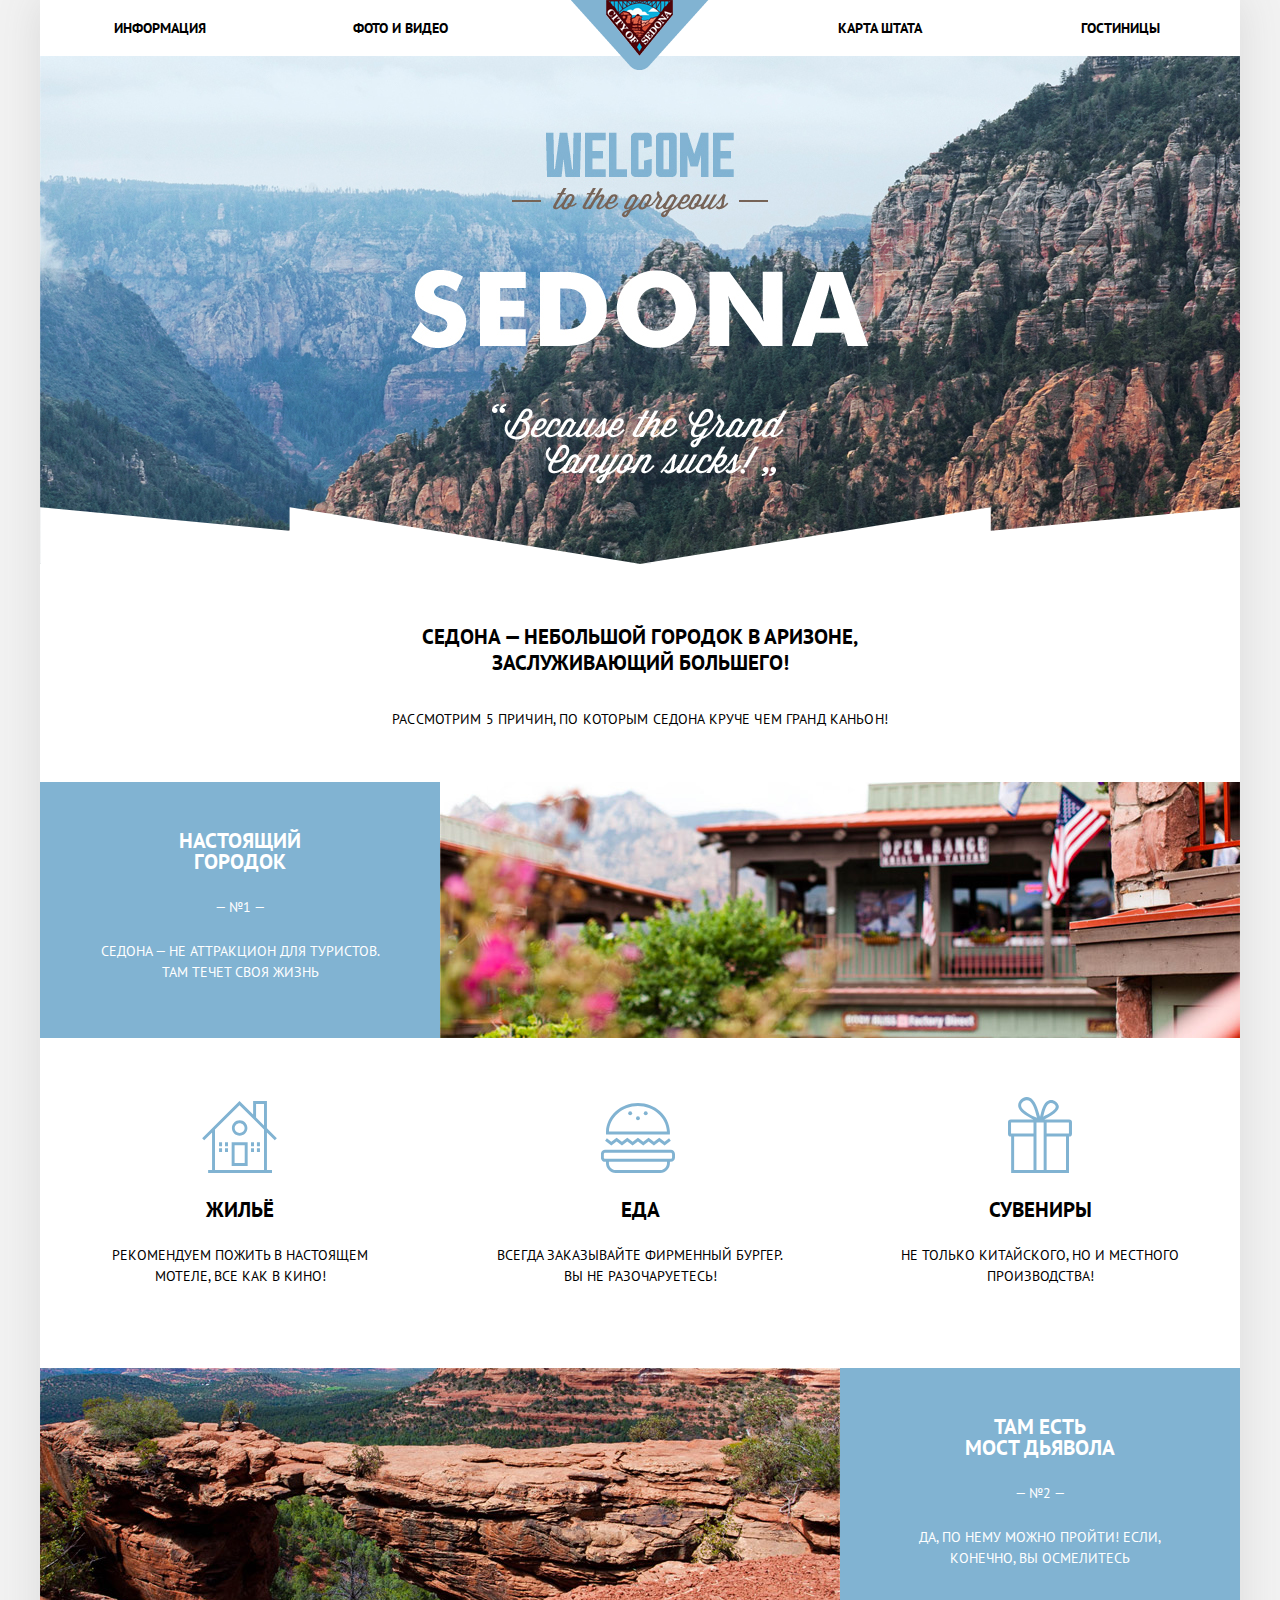
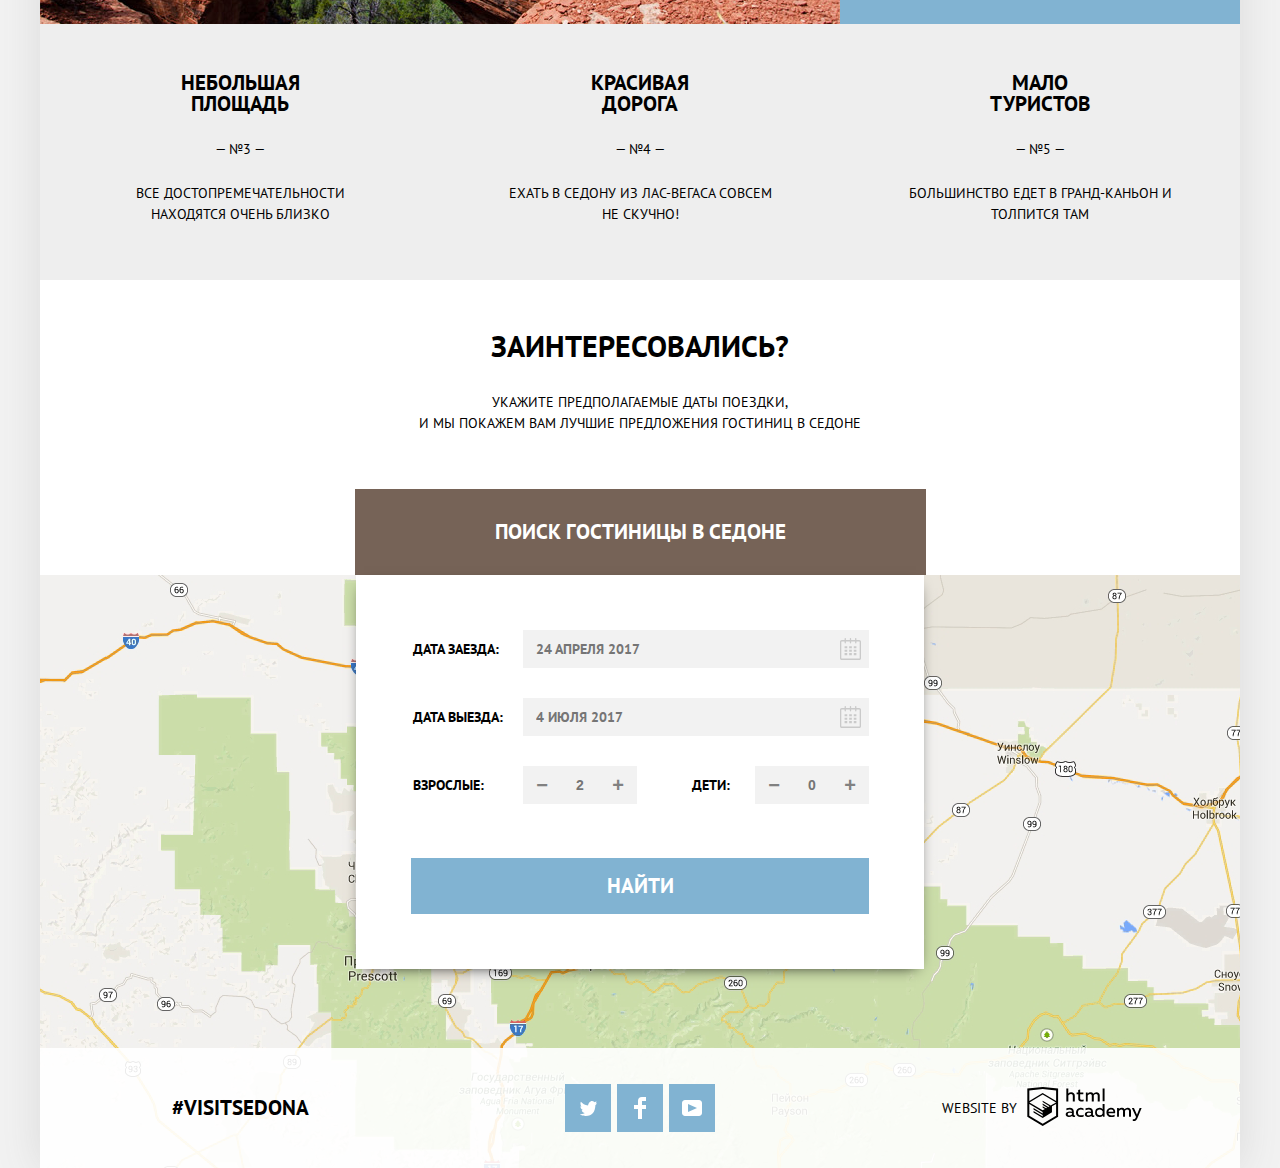
==== commit 363fc656: "Попытка 2" ====
--- a/index.html
+++ b/index.html
@@ -5,7 +5,7 @@
     <title>Седона — небольшой городок в Аризоне</title>
     <link rel="stylesheet" href="css/normalize.css">
     <link rel="stylesheet" href="css/style.css">
-    <link href="https://fonts.googleapis.com/css?family=PT+Sans:400,400i,700,700i&amp;subset=cyrillic" rel="stylesheet">
+    <link href="https://fonts.googleapis.com/css?family=PT+Sans:400,700&amp;subset=cyrillic" rel="stylesheet">
   </head>
   <body class="hotels-page">
     <div class="container">
@@ -132,8 +132,7 @@
           </form>
         </div>
         <section class="map">
-          <h2 class="visually-hidden">Карта</h2>
-          <button class="modal-close visually-hidden" type="button">Закрыть</button>
+          <h2 class="visually-hidden">Карта</h2>          
         </section>
       </main>
       <footer class="main-footer index">
--- a/css/style.css
+++ b/css/style.css
@@ -1,7 +1,11 @@
+html { 
+	box-sizing: border-box;
+}
+
 *,
 *::before,
 *::after {
-	box-sizing: border-box;;
+	box-sizing: inherit;
 }
 
 body {
@@ -28,12 +32,23 @@
 
 .main-header {
 	text-align: center;
-	
 }
 
 .main-header-bg {
+	position: relative;
 	min-height: 564px;
-	background: url(../img/index-main-header.png) no-repeat 0 100%;
+	background:	url("../img/index-bg-and-descript.jpg") no-repeat;
+}
+
+.main-header-bg::after {
+	content: "";
+	position: absolute;
+	display: block;
+	bottom: 0;
+	left: 0;
+	width: 100%;
+	height: 57px;
+	background: url("../img/mask.png") no-repeat 0 0;
 }
 
 .nav {
@@ -59,6 +74,12 @@
 	padding: 0;
 }
 
+@media all and (-ms-high-contrast: none) {
+  .nav-list {
+    height: 56px;
+  }
+}
+
 .nav-list li {
 	width: 20%;
 }
@@ -72,8 +93,8 @@
 }
 
 .nav-link {
-	font-weight: bold;
-	font-size: 14;
+	font-weight: 700;
+	font-size: 14px;
 	line-height: 1.5;
 }
 
@@ -81,16 +102,19 @@
 	color: #81b3d2;
 }
 
+.nav-link:focus {
+	color: #766357;
+}
+
 .nav-link:active {
 	color: #cacaca;
 }
 
-.nav-link:focus {
+.nav-link-current {
+	font-weight: 700;
+	font-size: 14px;
+	line-height: 1.5;
 	color: #766357;
-}
-
-.nav-link-current {
-	color: #766357
 }
 
 .nav-list,
@@ -104,1182 +128,1160 @@
 }
 
 .sorter-subtitle {
-		font-weight: bold;
-		font-size: 21px;
-		line-height: 1.24;
-	}
-
-	.sorter-settings {
-		font-size: 12px;
-		line-height: 1.5;
-	}
-
-	.sorter-link {
-		color: #cacaca;
-		border-bottom: 1px dashed #81b3d2;
-	}
-
-
-	.sorter-link:hover {
-		color: #81b3d2;
-	}
-
-	.sorter-link:active {
-		color: #000;
-		border-bottom: none;
-	}
-
-	.sorter-min-max-link {
-		color: #cacaca;
-	}
-
-	.sorter-min-max-link:hover {
-		color: #000;
-	}
-
-	.sorter-min-max-link:active {
-		color: #81b3d2;
-	}
-
-	.sorter-link-current {
-		color: #81b3d2;
-		border-bottom: none;
-	}
-
-
-	.results-request {
-		font-weight: bold;
-		font-size: 21px;
-		line-height: 1.24;
-		color: #000;
-	}
-
-	.results-request:hover {
-		color: #81b3d2;
-	}
-
-	.results-request:active {
-		color: #cacaca;
-	}
-
-	.results-hotel-stars {
-		color: #81b3d2;
-	}
-
-	.results-item b {
-		font-weight: normal;
-		font-size: 14px;
-		line-height: 1.5;
-	}
-
-	.results-read-more,
-	.results-reserve {
-		font-weight: bold;
-		font-size: 14px;
-		line-height: 1.5;
-		color: #fff;
-	}
-
-	.results-read-more {
-		background-color: #81b3d2;
-	}
-
-	.results-read-more:hover {
-		background-color: #669ec0;
-	}
-
-	.results-read-more:active {
-		color: #94b9d2;
-		background-color: #5496bd;
-	}
-
-	.results-reserve {
-		background-color: #766357;
-	}
-
-	.results-reserve:hover {
-		background-color: #604e43;
-	}
-
-	.results-reserve:active {
-		color: #928a85;
-
-		background-color: #503e33;
-	}
-
-	.results-hotel-rating {
-		background-color: #f2f2f2;
-	}
-
-
-
-	.visually-hidden {
-		position: absolute;
-		overflow: hidden;
-		clip: rect(0 0 0 0);
-		height: 1px;
-		width: 1px;
-		margin: -1px;
-		padding: 0;
-		border: 0;
-	}
-
-	.features-descript-wrap {
-		width: 50%;
-		margin: 0 auto;
-		text-align: center;
-	}
-
-	.features-descript {
-		font-weight: bold;
-		font-size: 21px;
-		line-height: 1.24;
-		margin: 0;
-		padding-top: 60px;
-	}
-
-	.features-subtitle {
-		margin: 0;
-		padding-top: 30px;
-		padding-bottom: 50px;
-		font-size: 14px;
-		line-height: 1.86;
-		letter-spacing: 0.01em;
-	}
-
-
-
-	.features-list {
-		display: flex;
-		flex-flow: row wrap;
-		width: 100%;
-		margin: 0;
-		padding: 0;	
-	}
-
-	.features-item {
-		display: flex;
-		text-align: center;
-		min-height: 256px;
-	}
-
-	.features-item-full-width {
-		width: 100%;
-	}
-
-	.features-item:nth-child(n+4) {
-		color: #000;
-		background: #eee;
-	}
-
-
-	.features-pic-wrap {
-		position: relative;
-		overflow: hidden;
-		width: 800px;
-	}
-
-	.features-pic {
-		position: absolute;
-		top: -8px; right: 0; bottom: 0; left: 0;
-		margin: auto;
-	}
-
-
-
-
-	.features-text-wrap {	
-		position: relative;
-		display: flex;
-		flex-flow: column nowrap;
-		align-items: center;
-		width: 400px;
-		margin: 0px;
-	}
-
-	.features-text-bg {
-		color: #fff;
-		background-color: #81B3D2;
-	}
-
-	.features-title {
-		padding-top: 48px;
-		padding-left: 122px;
-		margin-right: 122px;
-		font-weight: bold;
-		font-size: 21px;
-		line-height: 1;
-	}
-
-	.features-number {
-		padding-top: 25px;
-	}
-
-	.features-details {
-		margin: 0;
-		padding-top: 23px;
-		padding-left: 50px;
-		margin-right: 50px;
-	}
-
-	.features-details-2 {
-		padding-top: 23px;
-		padding-left: 45px;
-		margin-right: 45px;
-	}
-
-	.features-details-3,
-	.features-details-4 {
-		padding-top: 23px;
-		padding-left: 60px;
-		margin-right: 60px;
-	}
-
-	.features-hints {
-		width: 100%;
-		min-height: 330px;
-	}
-
-	.hints-list {
-		text-align: center;
-		display: flex;
-		flex-flow: row nowrap;
-		margin: 0;
-		padding: 0;
-	}
-
-	.hints-icon-1 b::before {
-		content: "";
-		position: absolute;
-		bottom: 128px;
-		left: 162px;
-		background: url("../img/icon-1.svg");
-		background-repeat: no-repeat;
-		width: 75px;
-		height: 72px;
-	}
-
-	.hints-icon-3 b::before {
-		content: "";
-		position: absolute;
-		bottom: 128px;
-		left: 161px;
-		background: url("../img/icon-3.svg");
-		background-repeat: no-repeat;
-		width: 74px;
-		height: 70px;
-	}
-
-	.hints-icon-2 b::before {
-		content: "";
-		position: absolute;
-		bottom: 128px;
-		left: 168px;
-		background: url("../img/icon-2.svg");
-		background-repeat: no-repeat;
-		width: 64px;
-		height: 76px;
-	}
-
-	.hints-title {
-		padding-top: 161px;
-		font-weight: bold;
-		font-size: 21px;
-		line-height: 1;
-	}
-
-	.hints-details {
-		padding-top: 11px;
-		padding-left: 50px;
-		margin-right: 50px;
-	}
-
-
-	.hotel-search {
-		margin-bottom: 0px;
-		padding-top: 48px;
-		min-height: 289px;
-		text-align: center;
-	}
-
-	.hotel-search .question,
-	.hotel-search p {
-		margin: 0px;
-	}
-
-	.hotel-search .question {
-		font-size: 30px;
-		line-height: 1.2;
-		font-weight: 700;
-		color: #000;
-	}
-
-	.hotel-search p {
-		margin-top: 28px;
-	}
-
-	.hotel-search .search-button {
-		display: inline-block;
-		vertical-align: middle;
-		font-family: "PT Sans", Arial, sans-serif;
-		font-size: 21px;
-		line-height: 1.24;
-		font-weight: 700;
-		color: #fff;
-		background-color: #766357;
-		margin-top: 55px;
-		padding: 30px 140px;
-		border: none;
-		text-transform: uppercase;
-	}
-
-	.hotel-search .search-button:hover {
-		background-color: #604e43;
-		cursor: pointer;
-	}
-
-	.hotel-search .search-button:active {
-		color: rgba(255, 255, 255, 0.3);
-		background-color: #503e33;
-	}
-
-	.search-form-wrap {
-		display: flex;
-		width: 568px;
-		margin: 0 auto;
-	}
-
-	.search-form {
-		display: block;
-		line-height: 26px;
-		font-weight: 700;
-		color: #000;
-		background-color: #fff;
-		box-shadow: 0 5px 15px -8px #000;
-		width: 568px;
-		box-sizing: border-box;
-		padding: 55px 55px;
-		position: absolute;
-	}
-
-	.search-form p {
-		margin: 0px;
-		margin-bottom: 30px;
-		display: flex;
-		align-items: center;
-		position: relative;
-	}
-
-
-
-	.search-form .data {
-		box-sizing: border-box;
-		width: 346px;
-		height: 38px;
-		padding-top: 6px;
-		padding-bottom: 6px;
-		padding-left: 13px;
-		padding-right: 40px;
-		font: inherit;
-		color: #000;
-		text-transform: uppercase;
-		background-color: #f2f2f2;
-		border: none;
-	}
-
-	.calendar {
-		position: absolute;
-		right: 0px;
-		top: 0px;
-		width: 38px;
-		height: 38px;
-		background-color: transparent;
-		background-image: url("../img/calendar.svg");
-		background-repeat: no-repeat;
-		background-position: center;
-		border: none;
-	}
-
-	.calendar:hover {
-		background-image: url("../img/calendar-hover.svg");
-		cursor: pointer;
-	}
-
-	.calendar:active {
-		background-image: url("../img/calendar-active.svg");
-	}
-
-	.number-input::-webkit-inner-spin-button, 
-	.number-input::-webkit-outer-spin-button { 
-		-webkit-appearance: none;
-		margin: 0; 
-	}
-
-	.number-input {
-		-moz-appearance: textfield;
-	}
-
-	.search-form label {
-		margin-left: 2px;
-		margin-right: auto;
-	}
-
-	.search-form .data:hover {
-		background-color: #ebebeb;
-		cursor: pointer;
-	}
-
-	.search-form .data:focus {
-		background-color: #fff;
-		border: 2px solid #ebebeb;
-		outline: none;
-	}
-
-	.btn {
-		border: none;
-		border-radius: 0;
-		box-sizing: border-box;
-		width: 38px;
-		height: 38px;
-		color: #818181;
-		position: relative;
-		font-size: 20px;
-		font-weight: 700;
-		background-color: #f2f2f2;
-	}
-
-	.btn:hover {
-		color: #000;
-		cursor: pointer;
-		background-color: #ebebeb;
-	}
-
-	.btn:active {
-		color: #81b3d2;
-	}
-
-	.people-amount {
-		display: flex;
-		justify-content: center;
-		width: 38px;
-		height: 38px;
-		box-sizing: border-box;
-		border: none;
-		background-color: #f2f2f2;
-		text-align: center;
-		font-weight: 700;
-	}
-
-	.counter-box {
-		display: flex;
-		justify-content: space-between;
-		margin-bottom: 54px;
-	}
-
-	.counter {
-		display: flex;
-		align-items: center;
-	}
-
-	.counter input {
-		box-sizing: border-box;
-	}
-
-	.counter input:hover {
-		background-color: #ebebeb;
-	}
-
-	.counter input:focus {
-		background-color: #fff;
-		border: 2px solid #ebebeb;
-		outline: none;
-	}
-
-	.counter .adults {
-		margin-right: 39px;
-	}
-
-	.counter .children {
-		margin-right: 25px;
-	}
-
-	.search-form button[type="submit"] {
-		display: block;
-		width: 100%;
-		padding: 15px 0px;
-		font: inherit;
-		font-size: 21px;
-		line-height: 1.24;
-		font-weight: 700;
-		color: #ffffff;
-		background-color: #81b3d2;
-		text-align: center;
-		vertical-align: middle;
-		text-transform: uppercase;
-		border: none;
-	}
-
-	.search-form button[type="submit"]:hover {
-		background-color: #669ec0;
-		cursor: pointer;
-	}
-
-	.search-form button[type="submit"]:active {
-		color: rgba(255, 255, 255, 0.3);
-		background-color: #5496bd;
-	}
-
-
-	.map {
-		width: 100%;
-		height: 593px;
-		background-color: #fde3;
-		background: url(../img/map.png) no-repeat 0 100%;
-	}
-
-	.main-footer {
-		display: flex;
-		align-items: center;
-		min-height: 120px;
-		background-color: rgba(255, 255, 255, 0.9);
-	}
-
-	.main-footer.index {
-		margin-top: -120px;
-		position: relative;
-	}
-
-	.footer-hashtag,
-	.footer-social,
-	.footer-copyright {
-		width: 400px;
-		text-align: center;
-		color: #000;
-	}
-
-	.footer-hashtag {
-		font-weight: bold;
-		font-size: 21px;
-		line-height: 1.24;
-	}
-
-	.footer-social-list {
-		display: flex;
-		justify-content: space-between;
-		width: 150px;
-		margin: 0 auto;
-		padding: 0;
-	}
-
-	.social-btn {
-		display: flex;
-		justify-content: center;
-		align-items: center;
-		width: 46px;
-		height: 48px;
-		background-color: #81b3d2;
-	}
-
-	.social-btn:hover {
-		background-color: #669ec0;
-	}
-
-	.social-btn:active {
-		background-color: #5496bd;
-	}
-
-	.social-btn svg {
-		fill: #fff;
-	}
-
-	.social-btn:active svg {
-		fill: #88b6d1;
-	}
-
-	.footer-copyright {
-		display: flex;
-		align-items: center;
-	}
-
-	.footer-copyright-text {
-		padding-left: 102px;
-		margin-right: 10px;
-
-	}
-
-	.copyright-link svg {
-		padding-top: 2px;
-		fill: #000;
-	}
-
-	.copyright-link:hover svg {
-		fill: #81b3d2;
-	}
-
-	.copyright-link:active svg {
-		fill: #bdbbbc;
-	}
-
-	.filter {
-		background-image: url("../img/hotels-background.jpg");
-		background-repeat: no-repeat;
-		background-position: 50% 21%;
-		background-color: #aecce0;
-		min-height: 217px;
-		display: -webkit-box;
-		display: -ms-flexbox;
-		display: flex;
-		flex-direction: row;
-		margin-bottom: 0px;
-	}
-
-	.fieldset-1 label,
-	.fieldset-2 label {
-		position: relative;
-		cursor: pointer;
-	}
-
-	.fieldset-1 input[type="checkbox"] + .checkbox-indicator,
-	.fieldset-2 input[type="checkbox"] + .checkbox-indicator {
-		position: absolute;
-		width: 23px;
-		height: 23px;
-		background: url("../img/checkbox-off.svg") no-repeat;
-		cursor: pointer;
-	}
-
-	.fieldset-1 input[type="checkbox"]:focus + .checkbox-indicator,
-	.fieldset-2 input[type="checkbox"]:focus + .checkbox-indicator {
-		border-color: #663d15;
-		outline: thin dotted;
-		outline: 5px auto -webkit-focus-ring-color;
-	}
-
-	.fieldset-1 input[type="checkbox"]:checked + .checkbox-indicator,
-	.fieldset-2 input[type="checkbox"]:checked + .checkbox-indicator {
-		width: 27px;
-		height: 23px;
-		background: url("../img/checkbox-on.svg") no-repeat;
-	}
-
-	.fieldset-1 input[type="checkbox"]:disabled + .checkbox-indicator,
-	.fieldset-2 input[type="checkbox"]:disabled + .checkbox-indicator {
-		width: 23px;
-		height: 23px;
-		background: url("../img/checkbox-ofF-disabled.svg") no-repeat;
-	}
-
-	.fieldset-1 input[type="checkbox"]:disabled:checked + .checkbox-indicator,
-	.fieldset-2 input[type="checkbox"]:disabled:checked + .checkbox-indicator {
-		width: 23px;
-		height: 23px;
-		background: url("../img/checkbox-on-disabled.svg") no-repeat;
-	}
-
-	.fieldset-1 .checkbox-indicator {
-		left: -38px;
-	}
-
-	.fieldset-2 .checkbox-indicator {
-		left: -40px;
-	}
-
-	.filter .fieldset-1 {
-		width: 180px;
-		min-height: 217px;
-		margin-left: 60px;
-		padding-bottom: 30px;
-		box-sizing: border-box;
-	}
-
-	.filter .fieldset-2 {
-		width: 180px;
-		min-height: 217px;
-		margin-left: 65px;
-		padding-bottom: 30px;
-		box-sizing: border-box;
-	}
-
-	.filter h3,
-	.filter p {
-		margin: 0px;
-	}
-
-	.filter h3 {
-		margin-top: 26px;
-		font-size: 16px;
-		line-height: 1.3;
-		font-weight: 700;
-		color: #fff;
-	}
-
-	.fieldset-1 h3 {
-		padding-left: 12px;
-	}
-
-	.fieldset-2 h3 {
-		padding-left: 21px;
-	}
-
-	.filter p {
-		line-height: 1.5;
-		color: #fff;
-		margin-top: 25px;
-	}
-
-	.fieldset-1 p {
-		padding-left: 50px;
-	}
-
-	.fieldset-2 p {
-		padding-left: 62px;
-	}
-
-	.filter-range {
-		width: 318px;
-		margin-left: auto;
-		margin-right: 72px;
-		color: #fff;
-		text-transform: uppercase;
-	}
-
-	.filter-range-title {
-		padding-left: 2px;
-		margin-top: 26px;
-		margin-bottom: 11px;
-		font-weight: 600;
-		font-size: 16px;
-		line-height: 1.5;
-	}
-
-	.price-controls {
-		height: 38px;
-		margin-bottom: 20px;
-		font-size: 0;
-		border: 2px solid #fff;
-		border-radius: 2px;
-		position: relative;
-	}
-
-	.price-controls::after {
-		content: "";
-		position: absolute;
-		top: 50%;
-		left: 50%;
-		width: 2px;
-		height: 22px;
-		transform: translate(-50%, -50%);
-		background: #fff;
-	}
-
-	.price-controls label {
-		display: inline-block;
-		font-size: 14px;
-		line-height: 2.3;
-		vertical-align: top;
-		cursor: pointer;
-	}
-
-	.price-controls .min-price {
-		width: 155px;
-		padding-left: 65px;
-		margin-bottom: 5px;
-	}
-
-	.price-controls .max-price {
-		width: 155px;
-		padding-left: 57px;
-	}
-
-	.price-controls input {
-		width: 50px;
-		height: 32px;
-		margin: 0px;
-		color: inherit;
-		font: inherit;
-		background: none;
-		border: none;
-	}
-
-	.range-controls {
-		position: relative;
-		margin-bottom: 32px;
-	}
-
-	.range-controls .scale {
-		height: 2px;
-		background: rgba(255, 255, 255, 0.3);
-	}
-
-	.range-controls .bar {
-		width: 80%;
-		height: 2px;
-		background: #fff;
-	}
-
-	.range-toggle {
-		position: absolute;
-		top: -9px;
-		width: 4px;
-		height: 4px;
-		background: #ababab;
-		border: 8px solid #fff;
-		border-radius: 50%;
-		-webkit-box-shadow: 0 2px 1px 0 rgba(0, 1, 1, 0.2);
-		box-shadow: 0 2px 1px 0 rgba(0, 1, 1, 0.2);
-		cursor: pointer;
-	}
-
-	.range-toggle:hover {
-		width: 5px;
-		height: 5px;
-	}
-
-	.range-toggle-min {
-		left: 0px;
-	}
-
-	.range-toggle-max {
-		left: 80%;
-	}
-
-	.filter button[type="submit"] {
-		display: block;
-		box-sizing: border-box;
-		margin-left: 85px;
-		padding: 6px 34px;
-		font: inherit;
-		font-size: 14px;
-		line-height: 1.5;
-		color: #fff;
-		text-transform: uppercase;
-		background: transparent;
-		border: 2px solid #fff;
-		border-radius: 2px;
-		cursor: pointer;
-	}
-
-	.filter button[type="submit"]:hover {
-		color: #000000;
-		background: #fff;
-	}
-
-	.sort {
-		display: flex;
-		flex-direction: row;
-		min-height: 86px;
-		align-items: baseline;
-		margin-bottom: 0px;
-		box-sizing: border-box;
-		border-bottom: 1px solid #e5e5e5;
-	}
-
-	.sort span {
-		display: block;
-		font-size: 21px;
-		line-height: 1.3;
-		font-weight: 400;
-		color: #000000;
-		min-height: 26px;
-		margin-left: 72px;
-		margin-top: 29px;
-	}
-
-	.sort h2 {
-		font-size: 12px;
-		line-height: 1.5;
-		color: #000000;
-		font-weight: 400;
-		margin-left: 48px;
-	}
-
-	.sort ul {
-		list-style: none;
-		display: flex;
-		margin: 0px;
-		padding: 0px;
-		width: 400px;
-	}
-
-	.sort li {
-		width: 80px;
-		padding: 0px;
-	}
-
-	.sort-list a {
-		font-size: 12px;
-		line-height: 1.5;
-		color: rgba(0, 0, 0, 0.3);
-		font-weight: 400;
-		border-bottom: 1px dotted #81b3d2;
-	}
-
-	.sort li:first-of-type {
-		margin-left: 40px;
-	}
-
-	.sort li:nth-child(2) {
-		margin-left: 0px;
-	}
-
-	.sort li:nth-child(3) {
-		margin-left: 2px;
-	}
-
-	.sort a:hover {
-		color: #81b3d2;
-	}
-
-	.sort a:active {
-		color: #000;
-		border-bottom: none;
-	}
-
-	.sort .sort-active {
-		color: #81b3d2;
-		border-bottom: none;
-	}
-
-	.sort button {
-		background-color: transparent;
-		border: none;
-	}
-
-	.sort button:hover {
-		cursor: pointer;
-	}
-
-	.sort .ascending {
-		margin-right: 10px;
-	}
-
-	.sort .descending {
-		padding-left: 2px
-	}
-
-	.sort-buttons {
-		margin-left: auto;
-		margin-right: 75px;
-	}
-
-	.sort-buttons button {
-		border: none;
-		border-radius: 0;
-		width: 11px;
-		height: 10px;
-		background-color: transparent;
-		position: relative;
-	}
-
-	.ascending::before {
-		content: "";
-		position: absolute;
-		bottom: 0px;
-		width: 0px;
-		height: 0px;
-		border-style: solid;
-		border-width: 0 5.5px 10px 5.5px;
-		border-color: transparent transparent #cacaca transparent;
-	}
-
-	.descending::before {
-		content: "";
-		position: absolute;
-		bottom: 0px;
-		width: 0px;
-		height: 0px;
-		border-style: solid;
-		border-width: 10px 5.5px 0 5.5px;
-		border-color: #cacaca transparent transparent transparent;
-	}
-
-	.ascending:hover::before {
-		border-color: transparent transparent #0000 transparent;
-		cursor: pointer;
-	}
-
-	.descending:hover::before {
-		border-color: #0000 transparent transparent transparent;
-		cursor: pointer;
-	}
-
-	.ascending:active::before {
-		border-color: transparent transparent #81b3d2 transparent;
-	}
-
-	.descending:active::before {
-		border-color: #81b3d2 transparent transparent transparent;
-	}
-
-	.triangle-current:first-child::before {
-		border-color: transparent transparent #81b3d2 transparent;
-	}
-
-	.triangle-current:nth-child(2)::before {
-		border-color: #81b3d2 transparent transparent transparent;
-	}
-
-	.catalog-list {
-		padding: 0px;
-		margin: 0px;
-		list-style: none;
-		display: flex;
-		flex-wrap: wrap;
-		flex-direction: column;
-		min-height: 450px;
-		margin-bottom: 0px;
-	}
-
-	.catalog-item {
-		min-height: 151px;
-		-webkit-box-sizing: border-box;
-		box-sizing: border-box;
-		display: flex;
-		border-bottom: 1px solid #e5e5e5;
-	}
-
-	.catalog-item-image {
-		width: 135px;
-		padding-top: 31px;
-		margin-left: 72px;
-	}
-
-	.item-container {
-		margin-left: 30px;
-		width: 528px;
-		box-sizing: border-box;
-		padding-bottom: 30px;
-	}
-
-	.item-container h3,
-	.item-container p {
-		margin: 0px;
-	}
-
-	.item-container .name {
-		font-size: 21px;
-		line-height: 1.3;
-		font-weight: 700;
-		color: #000;
-	}
-
-	.item-container h3 {
-		margin-top: 26px;
-		margin-left: 1px;
-	}
-
-	.catalog-list .name:hover {
-		color: #81b3d2;
-	}
-
-	.catalog-list .name:active {
-		color: rgba(0, 0, 0, 0.3);
-	}
-
-	.catalog-item b {
-		line-height: 1.5;
-		font-weight: 400;
-		margin-right: 36px;
-	}
-
-	.catalog-item:nth-child(2) b {
-		margin-right: 60px;
-	}
-
-	.catalog-item:nth-child(3) b {
-		margin-right: 17px;
-	}
-
-	.catalog-item p {
-		margin-top: 8px;
-	}
-
-	.catalog-item-reserve a {
-		display: inline-block;
-		vertical-align: middle;
-		margin-top: 7px;
-		padding: 2px 16px;
-		margin-left: 1px;
-		margin-right: 2px;
-	}
-
-	.catalog-item-reserve a:first-child {
-		line-height: 1.5;
-		font-weight: 700;
-		color: #fff;
-		background-color: #81b3d2;
-	}
-
-	.catalog-item-reserve a:nth-child(2) {
-		line-height: 1.5;
-		font-weight: 700;
-		color: #fff;
-		background-color: #766357;
-	}
-
-	.catalog-item-reserve a:first-child:hover {
-		background-color: #669ec0;
-	}
-
-	.catalog-item-reserve a:nth-child(2):hover {
-		background-color: #604e43;
-	}
-
-	.catalog-item-reserve a:first-child:active {
-		color: rgba(255, 255, 255, 0.3);
-		background-color: #5496bd;
-	}
-
-	.catalog-item-reserve a:nth-child(2):active {
-		color: rgba(255, 255, 255, 0.3);
-		background-color: #503e33;
-	}
-
-	.rating-container {
-		margin-left: auto;
-		width: 200px;
-	}
-
-	.catalog-item span {
-		line-height: 1.5;
-		color: #666;
-		background-color: #f2f2f2;
-		display: inline-block;
-		vertical-align: middle;
-		margin-top: 48px;
-		margin-left: 18px;
-		padding: 2px 13px;
-	}
-
-	.stars-4 {
-		list-style: none;
-		margin: 0px;
-		padding: 0px 40px;
-	}
-
-	.stars li {
-		color: transparent;
-		width: 20px;
-		height: 18px;
-		background-image: url("../img/star.svg");
-		background-repeat: no-repeat;
-		display: inline-block;
-		vertical-align: middle;
-		margin-top: 29px;
-		padding: 0px;
-	}
-
-	.stars-3 {
-		list-style: none;
-		margin: 0px 24px;
-		padding: 0px 40px;
-	}
-
-	.stars-2 {
-		list-style: none;
-		margin-top: 0px;
-		margin-bottom: 0px;
-		margin-right: 0px;
-		margin-left: 47px;
-		padding: 0px 40px;
-	}
+	font-weight: 700;
+	font-size: 21px;
+	line-height: 1.24;
+}
+
+.sorter-settings {
+	font-size: 12px;
+	line-height: 1.5;
+}
+
+.sorter-link {
+	color: #cacaca;
+	border-bottom: 1px dashed #81b3d2;
+}
+
+
+.sorter-link:hover {
+	color: #81b3d2;
+}
+
+.sorter-link:active {
+	color: #000;
+	border-bottom: none;
+}
+
+.sorter-min-max-link {
+	color: #cacaca;
+}
+
+.sorter-min-max-link:hover {
+	color: #000;
+}
+
+.sorter-min-max-link:active {
+	color: #81b3d2;
+}
+
+.sorter-link-current {
+	color: #81b3d2;
+	border-bottom: none;
+}
+
+
+.results-request {
+	font-weight: 700;
+	font-size: 21px;
+	line-height: 1.24;
+	color: #000;
+}
+
+.results-request:hover {
+	color: #81b3d2;
+}
+
+.results-request:active {
+	color: #cacaca;
+}
+
+.results-hotel-stars {
+	color: #81b3d2;
+}
+
+.results-item b {
+	font-weight: normal;
+	font-size: 14px;
+	line-height: 1.5;
+}
+
+.results-read-more,
+.results-reserve {
+	font-weight: 700;
+	font-size: 14px;
+	line-height: 1.5;
+	color: #fff;
+}
+
+.results-read-more {
+	background-color: #81b3d2;
+}
+
+.results-read-more:hover {
+	background-color: #669ec0;
+}
+
+.results-read-more:active {
+	color: #94b9d2;
+	background-color: #5496bd;
+}
+
+.results-reserve {
+	background-color: #766357;
+}
+
+.results-reserve:hover {
+	background-color: #604e43;
+}
+
+.results-reserve:active {
+	color: #928a85;
+
+	background-color: #503e33;
+}
+
+.results-hotel-rating {
+	background-color: #f2f2f2;
+}
+
+.visually-hidden {
+	position: absolute;
+	overflow: hidden;
+	clip: rect(0 0 0 0);
+	height: 1px;
+	width: 1px;
+	padding: 0;
+	margin: -1px;
+	border: 0;
+}
+
+.features-descript-wrap {
+	width: 50%;
+	margin: 0 auto;
+	text-align: center;
+}
+
+.features-descript {
+	font-weight: 700;
+	font-size: 21px;
+	line-height: 1.24;
+	padding-top: 60px;
+	margin: 0;
+}
+
+.features-subtitle {
+	padding-top: 30px;
+	padding-bottom: 50px;
+	margin: 0;
+	font-size: 14px;
+	line-height: 1.86;
+	letter-spacing: 0.01em;
+}
+
+.features-list {
+	display: flex;
+	flex-wrap: wrap;
+	padding: 0;
+	margin: 0;
+}
+
+.features-item {
+	display: flex;
+	text-align: center;
+	height: 256px;
+	min-height: 256px;
+}
+
+.features-item-full-width {
+	width: 100%;
+}
+
+.features-item:nth-child(n+4) {
+	color: #000;
+	background: #eee;
+}
+
+.features-pic-wrap {
+	position: relative;
+	overflow: hidden;
+	width: 800px;
+}
+
+.features-pic {
+	position: absolute;
+	top: -8px; right: 0; bottom: 0; left: 0;
+	margin: auto;
+}
+
+.features-text-wrap {
+	position: relative;
+	display: flex;
+	flex-direction: column;
+	width: 400px;
+}
+
+.features-text-bg {
+	color: #fff;
+	background-color: #81B3D2;
+}
+
+.features-title {
+	padding-top: 48px;
+	padding-left: 122px;
+	margin-right: 122px;
+	font-weight: 700;
+	font-size: 21px;
+	line-height: 1;
+}
+
+.features-number {
+	padding-top: 25px;
+}
+
+.features-details {
+	padding-top: 23px;
+	padding-left: 50px;
+	margin: 0;
+	margin-right: 50px;
+}
+
+.features-details-2 {
+	padding-top: 23px;
+	padding-left: 45px;
+	margin-right: 45px;
+}
+
+.features-details-3,
+.features-details-4 {
+	padding-top: 23px;
+	padding-left: 60px;
+	margin-right: 60px;
+}
+
+.features-hints {
+	width: 100%;
+	min-height: 330px;
+}
+
+.hints-list {
+	text-align: center;
+	display: flex;
+	flex-direction: row;
+	flex-wrap: wrap;
+	padding: 0;
+	margin: 0;
+}
+
+.hints-icon-1 b::before {
+	content: "";
+	position: absolute;
+	bottom: 128px;
+	left: 162px;
+	background: url("../img/icon-1.svg");
+	background-repeat: no-repeat;
+	width: 75px;
+	height: 72px;
+}
+
+.hints-icon-3 b::before {
+	content: "";
+	position: absolute;
+	bottom: 128px;
+	left: 161px;
+	background: url("../img/icon-3.svg");
+	background-repeat: no-repeat;
+	width: 74px;
+	height: 70px;
+}
+
+.hints-icon-2 b::before {
+	content: "";
+	position: absolute;
+	bottom: 128px;
+	left: 168px;
+	background: url("../img/icon-2.svg");
+	background-repeat: no-repeat;
+	width: 64px;
+	height: 76px;
+}
+
+.hints-title {
+	padding-top: 161px;
+	font-weight: 700;
+	font-size: 21px;
+	line-height: 1;
+}
+
+.hints-details {
+	padding-top: 11px;
+	padding-left: 50px;
+	margin-right: 50px;
+}
+
+.hotel-search {
+	min-height: 289px;
+	padding-top: 48px;
+	margin-bottom: 0px;
+	text-align: center;
+}
+
+.hotel-search .question,
+.hotel-search p {
+	margin: 0px;
+}
+
+.hotel-search .question {
+	font-size: 30px;
+	line-height: 1.2;
+	font-weight: 700;
+	color: #000;
+}
+
+.hotel-search p {
+	margin-top: 28px;
+}
+
+.hotel-search .search-button {
+	display: inline-block;
+	vertical-align: middle;
+	margin-top: 55px;
+	padding: 30px 140px;
+	font-family: "PT Sans", Arial, sans-serif;
+	font-weight: 700;
+	font-size: 21px;
+	line-height: 1.24;
+	text-transform: uppercase;
+	color: #fff;
+	background-color: #766357;
+	border: none;
+}
+
+.hotel-search .search-button:hover {
+	background-color: #604e43;
+	cursor: pointer;
+}
+
+.hotel-search .search-button:active {
+	color: rgba(255, 255, 255, 0.3);
+	background-color: #503e33;
+}
+
+.search-form-wrap {
+	display: flex;
+	width: 568px;
+	margin: 0 auto;
+}
+
+.search-form {
+	display: block;
+	position: absolute;
+	box-sizing: border-box;
+	width: 568px;
+	padding: 55px 55px;
+	font-weight: 700;
+	line-height: 26px;
+	color: #000;
+	background-color: #fff;
+	box-shadow: 0 5px 15px -8px #000;
+}
+
+.search-form p {
+	display: flex;
+	align-items: center;
+	position: relative;
+	margin: 0px;
+	margin-bottom: 30px;
+}
+
+.search-form .data {
+	box-sizing: border-box;
+	width: 346px;
+	height: 38px;
+	padding-top: 6px;
+	padding-bottom: 6px;
+	padding-left: 13px;
+	padding-right: 40px;
+	font: inherit;
+	color: #000;
+	text-transform: uppercase;
+	background-color: #f2f2f2;
+	border: none;
+}
+
+.calendar {
+	position: absolute;
+	right: 0px;
+	top: 0px;
+	width: 38px;
+	height: 38px;
+	background-color: transparent;
+	background-image: url("../img/calendar.svg");
+	background-repeat: no-repeat;
+	background-position: center;
+	border: none;
+}
+
+.calendar:hover {
+	background-image: url("../img/calendar-hover.svg");
+	cursor: pointer;
+}
+
+.calendar:active {
+	background-image: url("../img/calendar-active.svg");
+}
+
+.number-input::-webkit-inner-spin-button,
+.number-input::-webkit-outer-spin-button {
+	-webkit-appearance: none;
+	margin: 0;
+}
+
+.number-input {
+	-moz-appearance: textfield;
+}
+
+.search-form label {
+	margin-left: 2px;
+	margin-right: auto;
+}
+
+.search-form .data:hover {
+	background-color: #ebebeb;
+	cursor: pointer;
+}
+
+.search-form .data:focus {
+	background-color: #fff;
+	border: 2px solid #ebebeb;
+	outline: none;
+}
+
+.btn {
+	box-sizing: border-box;
+	position: relative;
+	width: 38px;
+	height: 38px;
+	font-weight: 700;
+	font-size: 20px;
+	color: #818181;
+	background-color: #f2f2f2;
+	border: none;
+	border-radius: 0;
+}
+
+.btn:hover {
+	color: #000;
+	cursor: pointer;
+	background-color: #ebebeb;
+}
+
+.btn:active {
+	color: #81b3d2;
+}
+
+.people-amount {
+	display: flex;
+	justify-content: center;
+	box-sizing: border-box;
+	width: 38px;
+	height: 38px;
+	font-weight: 700;
+	text-align: center;
+	background-color: #f2f2f2;
+	border: none;
+}
+
+.counter-box {
+	display: flex;
+	justify-content: space-between;
+	margin-bottom: 54px;
+}
+
+.counter {
+	display: flex;
+	align-items: center;
+}
+
+.counter input {
+	box-sizing: border-box;
+}
+
+.counter input:hover {
+	background-color: #ebebeb;
+}
+
+.counter input:focus {
+	background-color: #fff;
+	border: 2px solid #ebebeb;
+	outline: none;
+}
+
+.counter .adults {
+	margin-right: 39px;
+}
+
+.counter .children {
+	margin-right: 25px;
+}
+
+.search-form button[type="submit"] {
+	display: block;
+	width: 100%;
+	padding: 15px 0px;
+	font: inherit;
+	font-size: 21px;
+	line-height: 1.24;
+	font-weight: 700;
+	color: #ffffff;
+	background-color: #81b3d2;
+	text-align: center;
+	vertical-align: middle;
+	text-transform: uppercase;
+	border: none;
+}
+
+.search-form button[type="submit"]:hover {
+	background-color: #669ec0;
+	cursor: pointer;
+}
+
+.search-form button[type="submit"]:active {
+	color: rgba(255, 255, 255, 0.3);
+	background-color: #5496bd;
+}
+
+.map {
+	width: 100%;
+	height: 593px;
+	background-color: #fde3;
+	background: url(../img/map.png) no-repeat 0 100%;
+}
+
+.main-footer {
+	display: flex;
+	align-items: center;
+	min-height: 120px;
+	background-color: rgba(255, 255, 255, 0.9);
+}
+
+@media all and (-ms-high-contrast: none) {
+  .main-footer {
+    height: 120px;
+  }
+}
+
+.main-footer.index {
+	margin-top: -120px;
+	position: relative;
+}
+
+.footer-hashtag,
+.footer-social,
+.footer-copyright {
+	width: 400px;
+	text-align: center;
+	color: #000;
+}
+
+.footer-hashtag {
+	font-weight: 700;
+	font-size: 21px;
+	line-height: 1.24;
+}
+
+.footer-social-list {
+	display: flex;
+	justify-content: space-between;
+	width: 150px;
+	padding: 0;
+	margin: 0 auto;
+}
+
+.social-btn {
+	display: flex;
+	justify-content: center;
+	align-items: center;
+	width: 46px;
+	height: 48px;
+	background-color: #81b3d2;
+}
+
+.social-btn:hover {
+	background-color: #669ec0;
+}
+
+.social-btn:active {
+	background-color: #5496bd;
+}
+
+.social-btn svg {
+	fill: #fff;
+}
+
+.social-btn:active svg {
+	fill: #88b6d1;
+}
+
+.footer-copyright {
+	display: flex;
+	align-items: center;
+}
+
+.footer-copyright-text {
+	padding-left: 102px;
+	margin-right: 10px;
+}
+
+.copyright-link svg {
+	padding-top: 2px;
+	fill: #000;
+}
+
+.copyright-link:hover svg {
+	fill: #81b3d2;
+}
+
+.copyright-link:active svg {
+	fill: #bdbbbc;
+}
+
+.filter {
+	background-image: url("../img/hotels-background.jpg");
+	background-repeat: no-repeat;
+	background-position: 50% 21%;
+	background-color: #aecce0;
+	min-height: 217px;
+	display: -webkit-box;
+	display: -ms-flexbox;
+	display: flex;
+	flex-direction: row;
+	margin-bottom: 0px;
+}
+
+.fieldset-1 label,
+.fieldset-2 label {
+	position: relative;
+	cursor: pointer;
+}
+
+.fieldset-1 input[type="checkbox"] + .checkbox-indicator,
+.fieldset-2 input[type="checkbox"] + .checkbox-indicator {
+	position: absolute;
+	width: 23px;
+	height: 23px;
+	background: url("../img/checkbox-off.svg") no-repeat;
+	cursor: pointer;
+}
+
+.fieldset-1 input[type="checkbox"]:focus + .checkbox-indicator,
+.fieldset-2 input[type="checkbox"]:focus + .checkbox-indicator {
+	border-color: #663d15;
+	outline: thin dotted;
+	outline: 5px auto -webkit-focus-ring-color;
+}
+
+.fieldset-1 input[type="checkbox"]:checked + .checkbox-indicator,
+.fieldset-2 input[type="checkbox"]:checked + .checkbox-indicator {
+	width: 27px;
+	height: 23px;
+	background: url("../img/checkbox-on.svg") no-repeat;
+}
+
+.fieldset-1 input[type="checkbox"]:disabled + .checkbox-indicator,
+.fieldset-2 input[type="checkbox"]:disabled + .checkbox-indicator {
+	width: 23px;
+	height: 23px;
+	background: url("../img/checkbox-ofF-disabled.svg") no-repeat;
+}
+
+.fieldset-1 input[type="checkbox"]:disabled:checked + .checkbox-indicator,
+.fieldset-2 input[type="checkbox"]:disabled:checked + .checkbox-indicator {
+	width: 23px;
+	height: 23px;
+	background: url("../img/checkbox-on-disabled.svg") no-repeat;
+}
+
+.fieldset-1 .checkbox-indicator {
+	left: -38px;
+}
+
+.fieldset-2 .checkbox-indicator {
+	left: -40px;
+}
+
+.filter .fieldset-1 {
+	box-sizing: border-box;
+	width: 180px;
+	min-height: 217px;
+	padding-bottom: 30px;
+	margin-left: 60px;
+}
+
+.filter .fieldset-2 {
+	box-sizing: border-box;
+	width: 180px;
+	min-height: 217px;
+	padding-bottom: 30px;
+	margin-left: 65px;
+}
+
+.filter h3,
+.filter p {
+	margin: 0px;
+}
+
+.filter h3 {
+	margin-top: 26px;
+	font-weight: 700;
+	font-size: 16px;
+	line-height: 1.3;
+	color: #fff;
+}
+
+.fieldset-1 h3 {
+	padding-left: 12px;
+}
+
+.fieldset-2 h3 {
+	padding-left: 21px;
+}
+
+.filter p {
+	margin-top: 25px;
+	line-height: 1.5;
+	color: #fff;
+}
+
+.fieldset-1 p {
+	padding-left: 50px;
+}
+
+.fieldset-2 p {
+	padding-left: 62px;
+}
+
+.filter-range {
+	width: 318px;
+	margin-left: auto;
+	margin-right: 72px;
+	color: #fff;
+	text-transform: uppercase;
+}
+
+.filter-range-title {
+	padding-left: 2px;
+	margin-top: 26px;
+	margin-bottom: 11px;
+	font-weight: 600;
+	font-size: 16px;
+	line-height: 1.5;
+}
+
+.price-controls {
+	position: relative;
+	height: 38px;
+	margin-bottom: 20px;
+	font-size: 0;
+	border: 2px solid #fff;
+	border-radius: 2px;
+}
+
+.price-controls::after {
+	content: "";
+	position: absolute;
+	top: 50%;
+	left: 50%;
+	width: 2px;
+	height: 22px;
+	transform: translate(-50%, -50%);
+	background: #fff;
+}
+
+.price-controls label {
+	display: inline-block;
+	font-size: 14px;
+	line-height: 2.3;
+	vertical-align: top;
+	cursor: pointer;
+}
+
+.price-controls .min-price {
+	width: 155px;
+	padding-left: 65px;
+	margin-bottom: 5px;
+}
+
+.price-controls .max-price {
+	width: 155px;
+	padding-left: 57px;
+}
+
+.price-controls input {
+	width: 50px;
+	height: 32px;
+	margin: 0px;
+	color: inherit;
+	font: inherit;
+	background: none;
+	border: none;
+}
+
+.range-controls {
+	position: relative;
+	margin-bottom: 32px;
+}
+
+.range-controls .scale {
+	height: 2px;
+	background: rgba(255, 255, 255, 0.3);
+}
+
+.range-controls .bar {
+	width: 80%;
+	height: 2px;
+	background: #fff;
+}
+
+.range-toggle {
+	box-sizing: initial;
+	position: absolute;
+	top: -9px;
+	width: 4px;
+	height: 4px;
+	background: #ababab;
+	border: 8px solid #fff;
+	border-radius: 50%;
+	box-shadow: 0 2px 1px 0 rgba(0, 1, 1, 0.2);
+	cursor: pointer;
+}
+
+.range-toggle:hover {
+	background: #1c4f80;
+	width: 5px;
+	height: 5px;
+}
+
+.range-toggle-min {
+	left: 0px;
+}
+
+.range-toggle-max {
+	left: 80%;
+}
+
+.filter button[type="submit"] {
+	display: block;
+	box-sizing: border-box;
+	padding: 6px 34px;
+	margin-left: 85px;
+	font: inherit;
+	font-size: 14px;
+	line-height: 1.5;
+	color: #fff;
+	text-transform: uppercase;
+	background: transparent;
+	border: 2px solid #fff;
+	border-radius: 2px;
+	cursor: pointer;
+}
+
+.filter button[type="submit"]:hover {
+	color: #000000;
+	background: #fff;
+}
+
+.sort {
+	display: flex;
+	flex-direction: row;
+	min-height: 86px;
+	align-items: baseline;
+	margin-bottom: 0px;
+	box-sizing: border-box;
+	border-bottom: 1px solid #e5e5e5;
+}
+
+.sort span {
+	display: block;
+	font-weight: 700;
+	font-size: 21px;
+	line-height: 1.3;
+	color: #000;
+	min-height: 26px;
+	margin-left: 72px;
+	margin-top: 29px;
+}
+
+.sort h2 {
+	font-size: 12px;
+	line-height: 1.5;
+	color: #000000;
+	font-weight: 400;
+	margin-left: 48px;
+}
+
+.sort ul {
+	list-style: none;
+	display: flex;
+	width: 400px;
+	padding: 0px;
+	margin: 0px;
+}
+
+.sort li {
+	width: 80px;
+	padding: 0px;
+}
+
+.sort-list a {
+	font-size: 12px;
+	line-height: 1.5;
+	color: rgba(0, 0, 0, 0.3);
+	font-weight: 400;
+	border-bottom: 1px dotted #81b3d2;
+}
+
+.sort li:first-of-type {
+	margin-left: 40px;
+}
+
+.sort li:nth-child(2) {
+	margin-left: 0px;
+}
+
+.sort li:nth-child(3) {
+	margin-left: 2px;
+}
+
+.sort a:hover {
+	color: #81b3d2;
+}
+
+.sort a:active {
+	color: #000;
+	border-bottom: none;
+}
+
+.sort .sort-active {
+	color: #81b3d2;
+	border-bottom: none;
+}
+
+.sort button {
+	background-color: transparent;
+	border: none;
+}
+
+.sort button:hover {
+	cursor: pointer;
+}
+
+.sort .ascending {
+	margin-right: 10px;
+}
+
+.sort .descending {
+	padding-left: 2px
+}
+
+.sort-buttons {
+	margin-left: auto;
+	margin-right: 75px;
+}
+
+.sort-btn {
+  position: relative;
+  display: inline-block;
+  vertical-align: baseline;
+  width: 13px;
+  height: 14px;
+  text-indent: -9999px;
+  text-decoration: none;
+}
+
+.sort-btn.active::before,
+.sort-btn.active:hover::before {
+  color: #81b3d2;
+  cursor: text;
+}
+
+.sort-btn::before {
+  position: absolute;
+  top: 50%;
+  left: 50%;
+  transform: translate(-50%, -50%);
+  font-size: 12px;
+  color: #ccc;
+  text-indent: initial;
+}
+
+.sort-btn:hover::before {
+  color: #000;
+}
+
+.sort-btn:active::before {
+  color: #81b3d2;
+}
+
+.sort-btn-asc::before {
+  content: "▲";
+}
+
+.sort-btn-desc::before {
+  content: "▼";
+}
+
+.catalog-list {
+	display: flex;
+	flex-direction: column;
+	flex-wrap: wrap;
+	min-height: 450px;
+	padding: 0px;
+	margin: 0px;
+	margin-bottom: 0px;
+	list-style: none;
+}
+
+.catalog-item {
+	display: flex;
+	box-sizing: border-box;
+	min-height: 151px;
+	-webkit-box-sizing: border-box;
+	border-bottom: 1px solid #e5e5e5;
+}
+
+.catalog-item-image {
+	width: 135px;
+	padding-top: 31px;
+	margin-left: 72px;
+}
+
+.item-container {
+	padding-bottom: 30px;
+	margin-left: 30px;
+	width: 528px;
+	box-sizing: border-box;
+}
+
+.item-container h3,
+.item-container p {
+	margin: 0px;
+}
+
+.item-container .name {
+	font-size: 21px;
+	line-height: 1.3;
+	font-weight: 700;
+	color: #000;
+}
+
+.item-container h3 {
+	margin-top: 26px;
+	margin-left: 1px;
+}
+
+.catalog-list .name:hover {
+	color: #81b3d2;
+}
+
+.catalog-list .name:active {
+	color: rgba(0, 0, 0, 0.3);
+}
+
+.catalog-item b {
+	margin-right: 36px;
+	font-weight: 400;
+	line-height: 1.5;
+}
+
+.catalog-item:nth-child(2) b {
+	margin-right: 60px;
+}
+
+.catalog-item:nth-child(3) b {
+	margin-right: 17px;
+}
+
+.catalog-item p {
+	margin-top: 8px;
+}
+
+.catalog-item-reserve a {
+	display: inline-block;
+	vertical-align: middle;
+	padding: 2px 16px;
+	margin-top: 7px;
+	margin-left: 1px;
+	margin-right: 2px;
+}
+
+.catalog-item-reserve a:first-child {
+	line-height: 1.5;
+	font-weight: 700;
+	color: #fff;
+	background-color: #81b3d2;
+}
+
+.catalog-item-reserve a:nth-child(2) {
+	font-weight: 700;
+	line-height: 1.5;
+	color: #fff;
+	background-color: #766357;
+}
+
+.catalog-item-reserve a:first-child:hover {
+	background-color: #669ec0;
+}
+
+.catalog-item-reserve a:nth-child(2):hover {
+	background-color: #604e43;
+}
+
+.catalog-item-reserve a:first-child:active {
+	color: rgba(255, 255, 255, 0.3);
+	background-color: #5496bd;
+}
+
+.catalog-item-reserve a:nth-child(2):active {
+	color: rgba(255, 255, 255, 0.3);
+	background-color: #503e33;
+}
+
+.rating-container {
+	width: 200px;
+	margin-left: auto;
+}
+
+.catalog-item span {
+	display: inline-block;
+	padding: 2px 13px;
+	margin-top: 48px;
+	margin-left: 18px;
+	line-height: 1.5;
+	vertical-align: middle;
+	color: #666;
+	background-color: #f2f2f2;
+}
+
+.stars-4 {
+	list-style: none;
+	padding: 0px 40px;
+	margin: 0px;
+}
+
+.stars li {
+	display: inline-block;
+	width: 20px;
+	height: 18px;
+	padding: 0px;
+	margin-top: 29px;
+	vertical-align: middle;
+	color: transparent;
+	background-image: url("../img/star.svg");
+	background-repeat: no-repeat;
+}
+
+.stars-3 {
+	padding: 0px 40px;
+	margin: 0px 24px;
+	list-style: none;
+}
+
+.stars-2 {
+	padding: 0px 40px;
+	margin-top: 0px;
+	margin-right: 0px;
+	margin-bottom: 0px;
+	margin-left: 47px;
+	list-style: none;
+}
